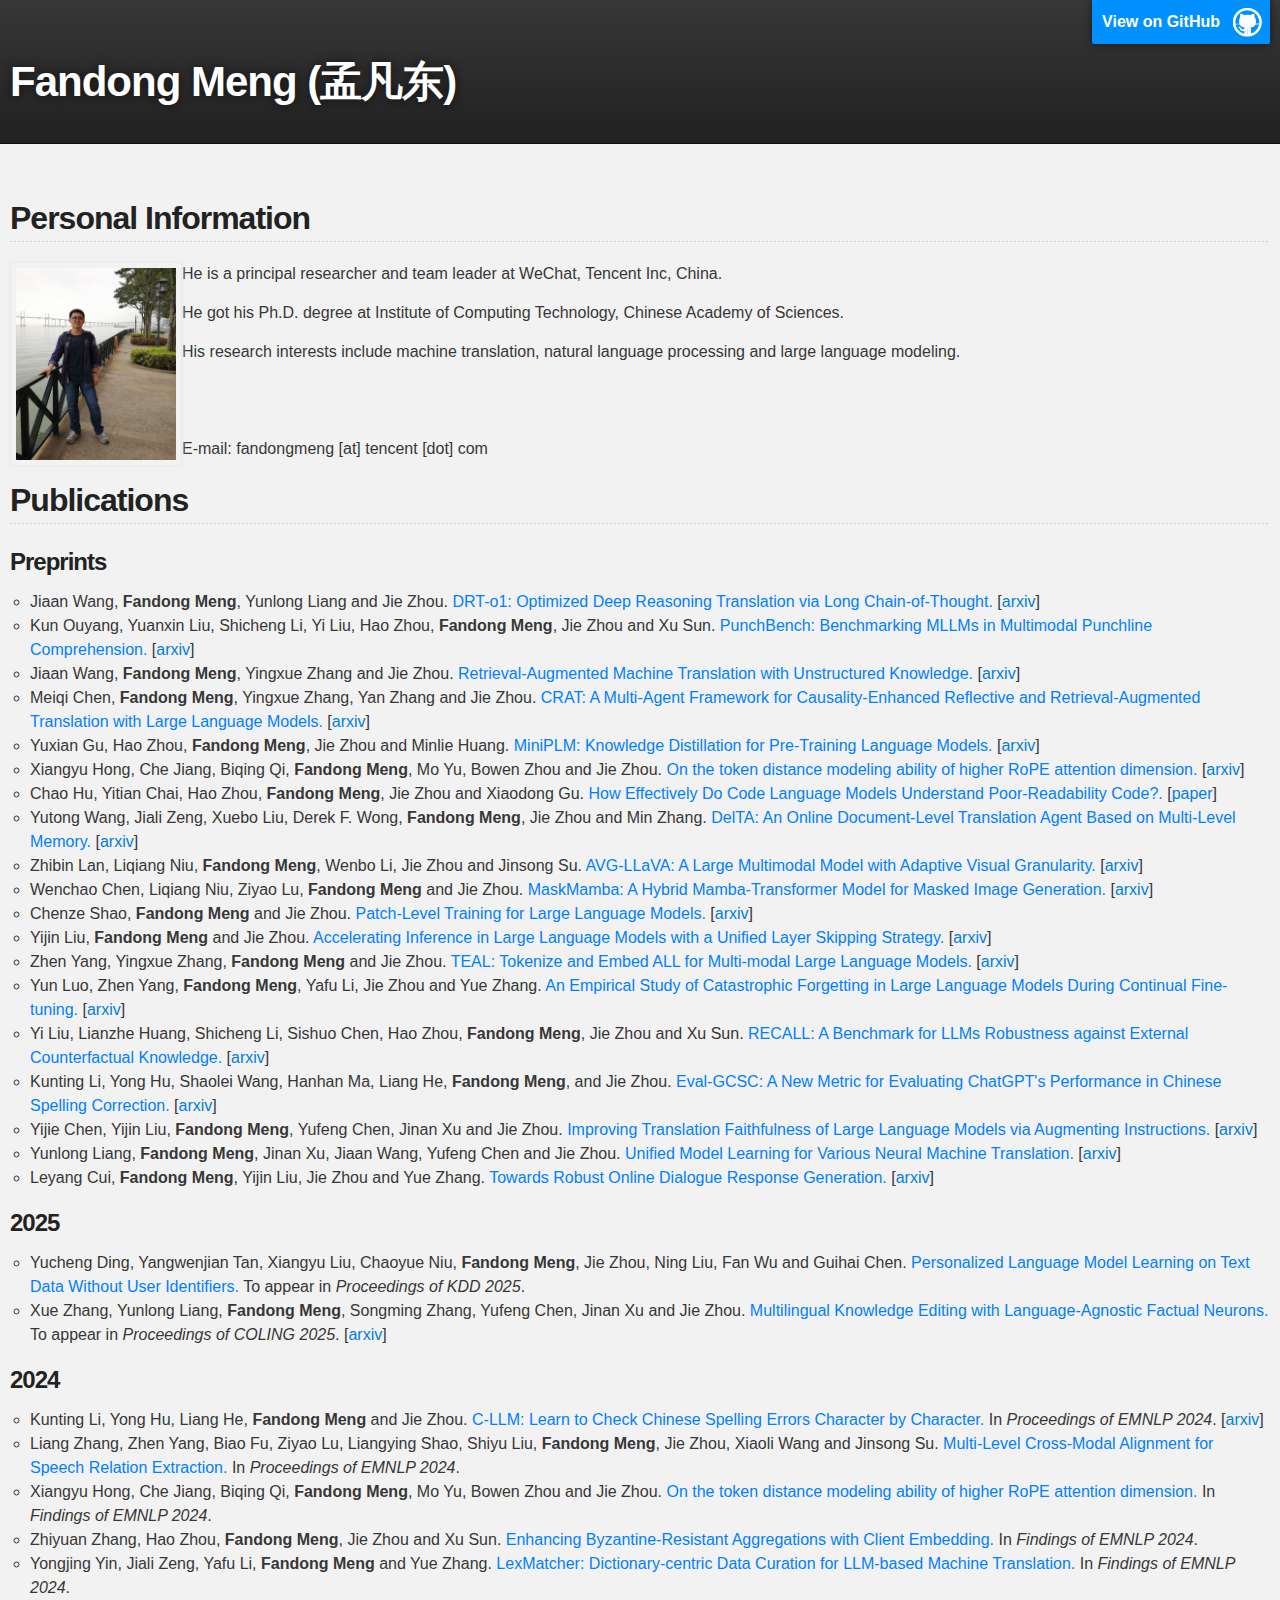
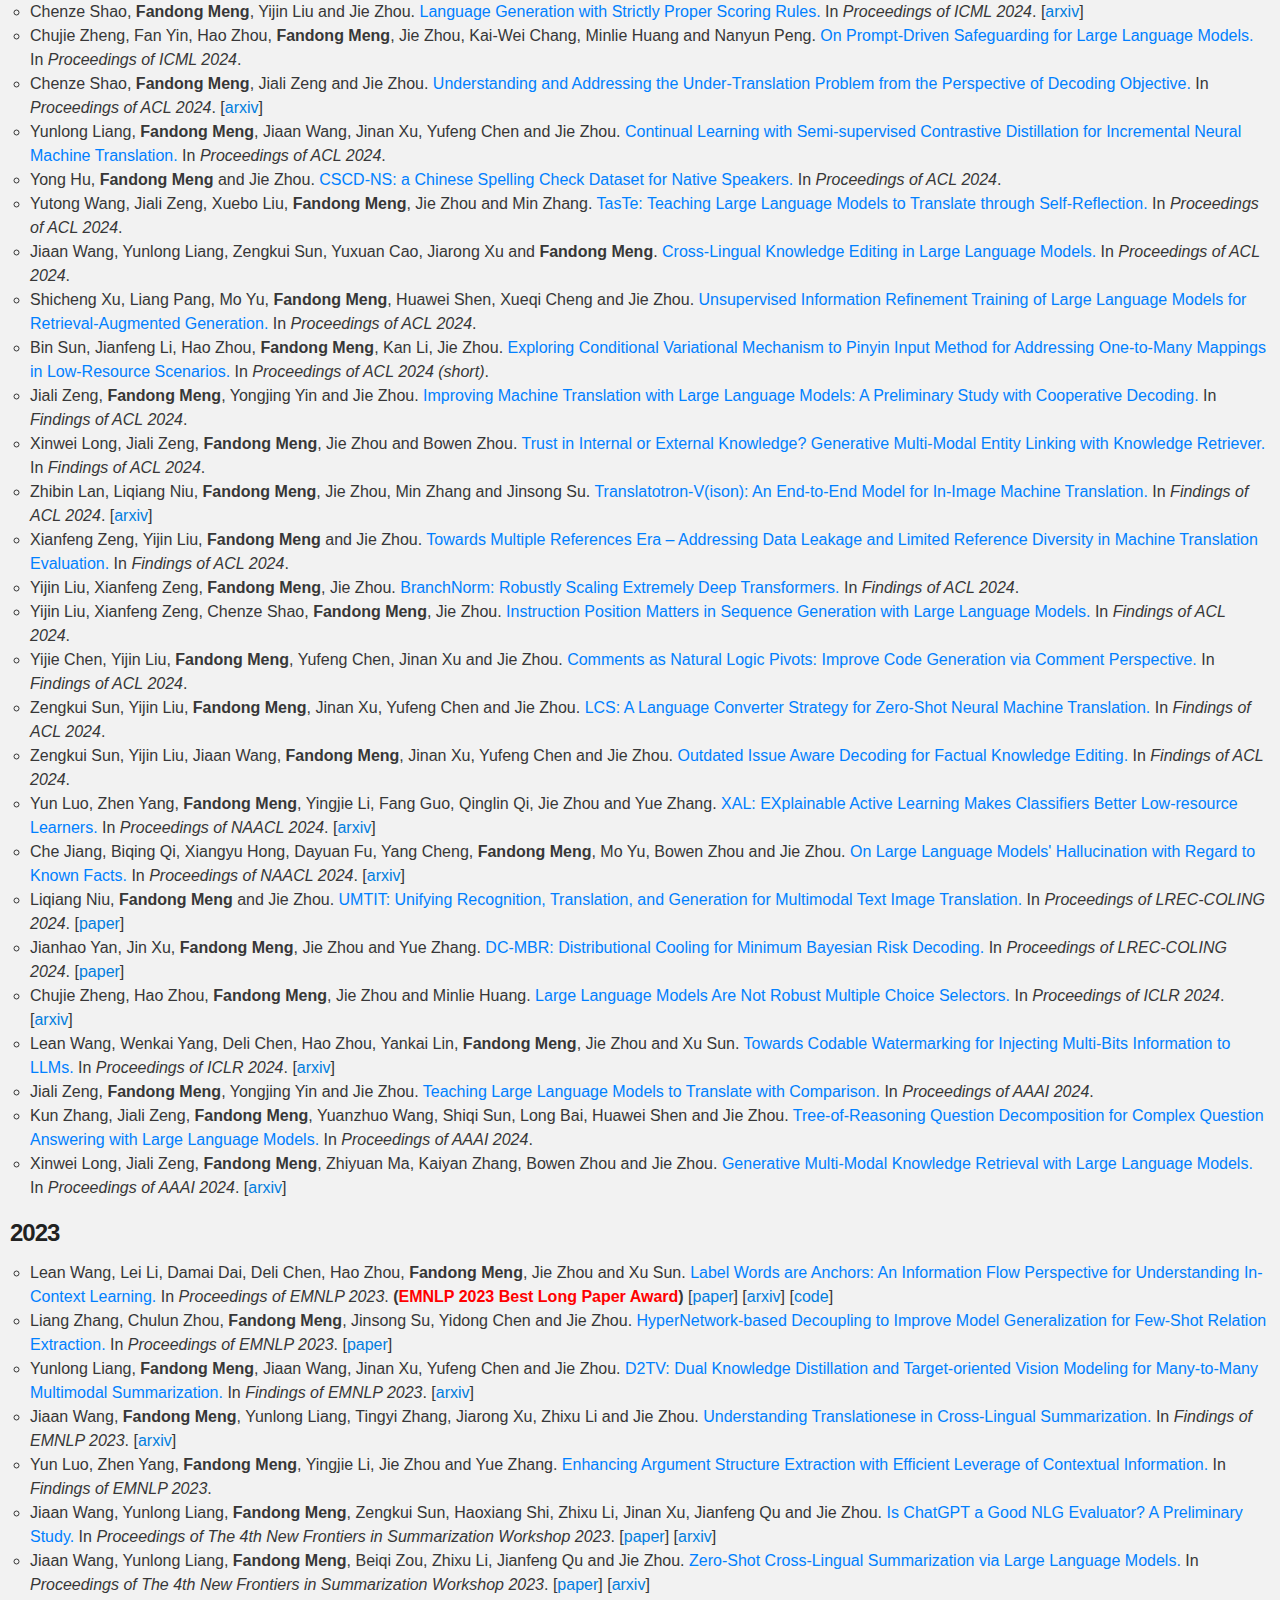
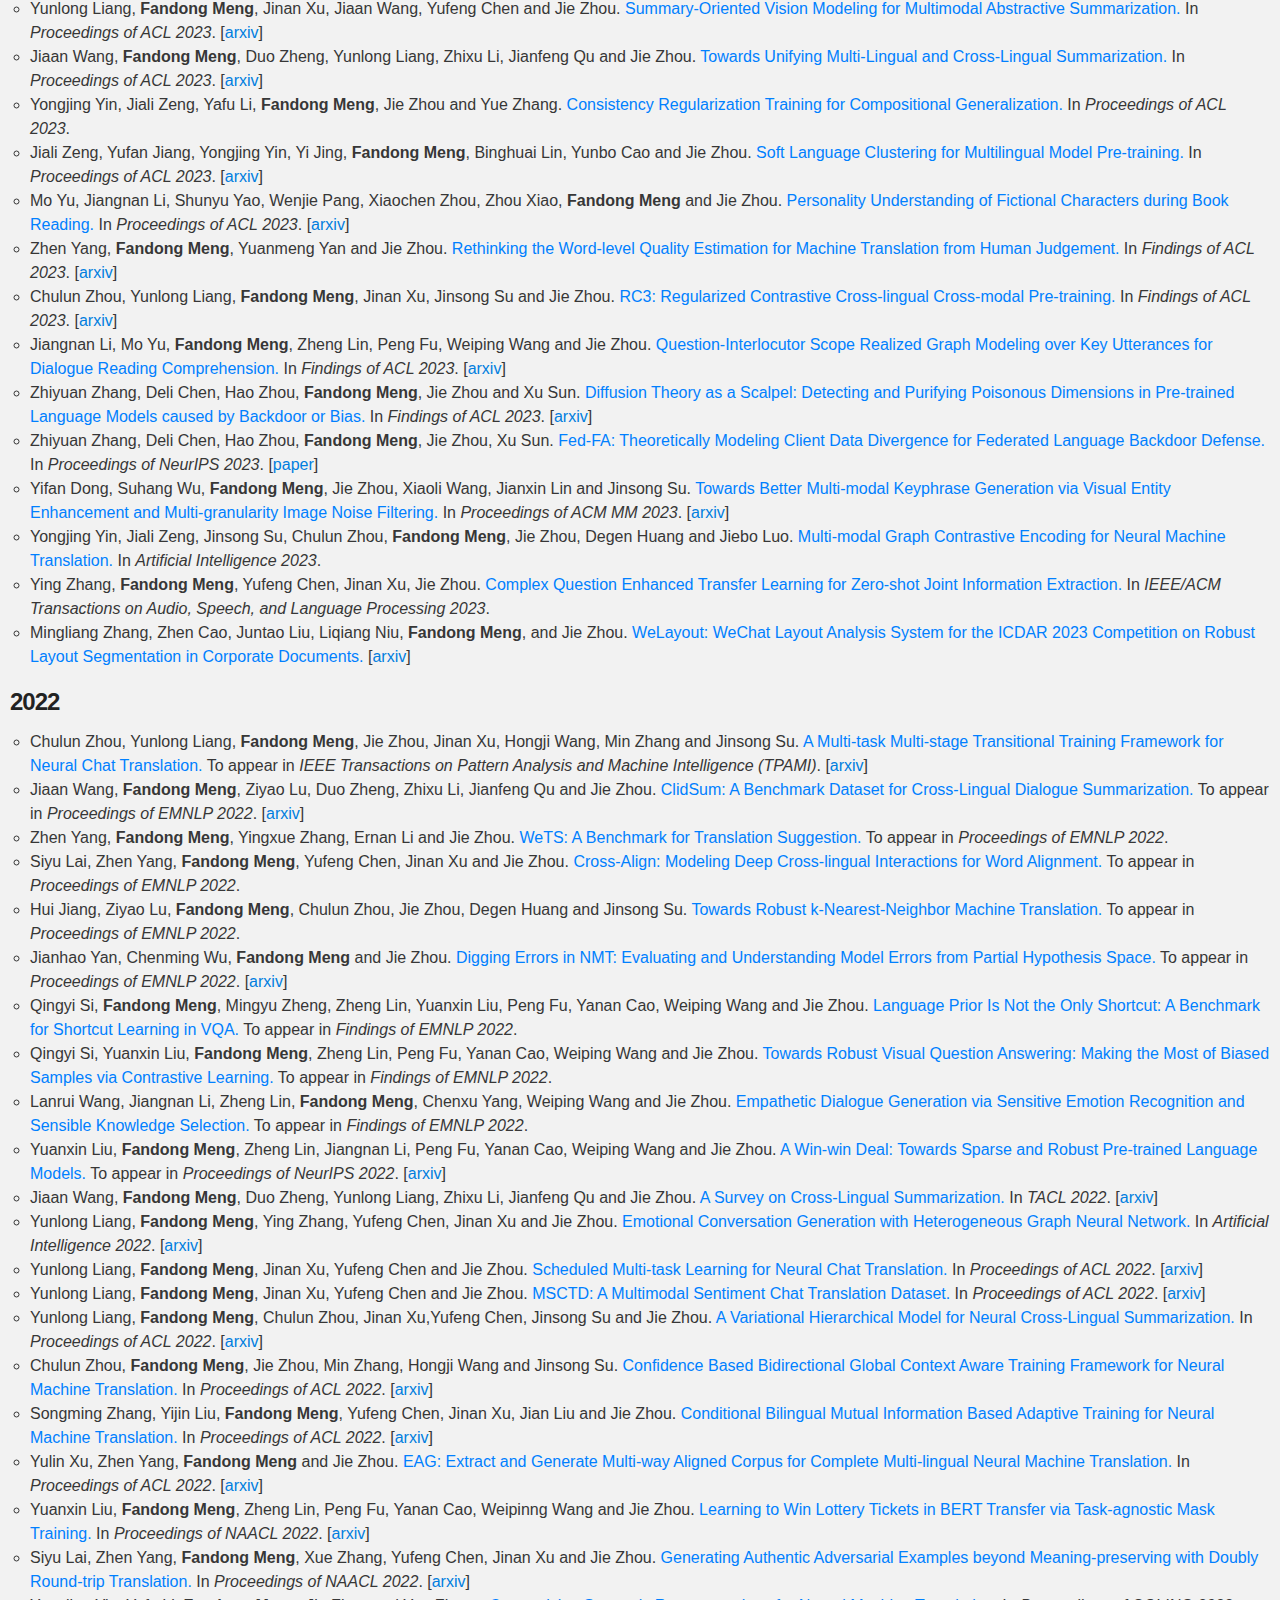
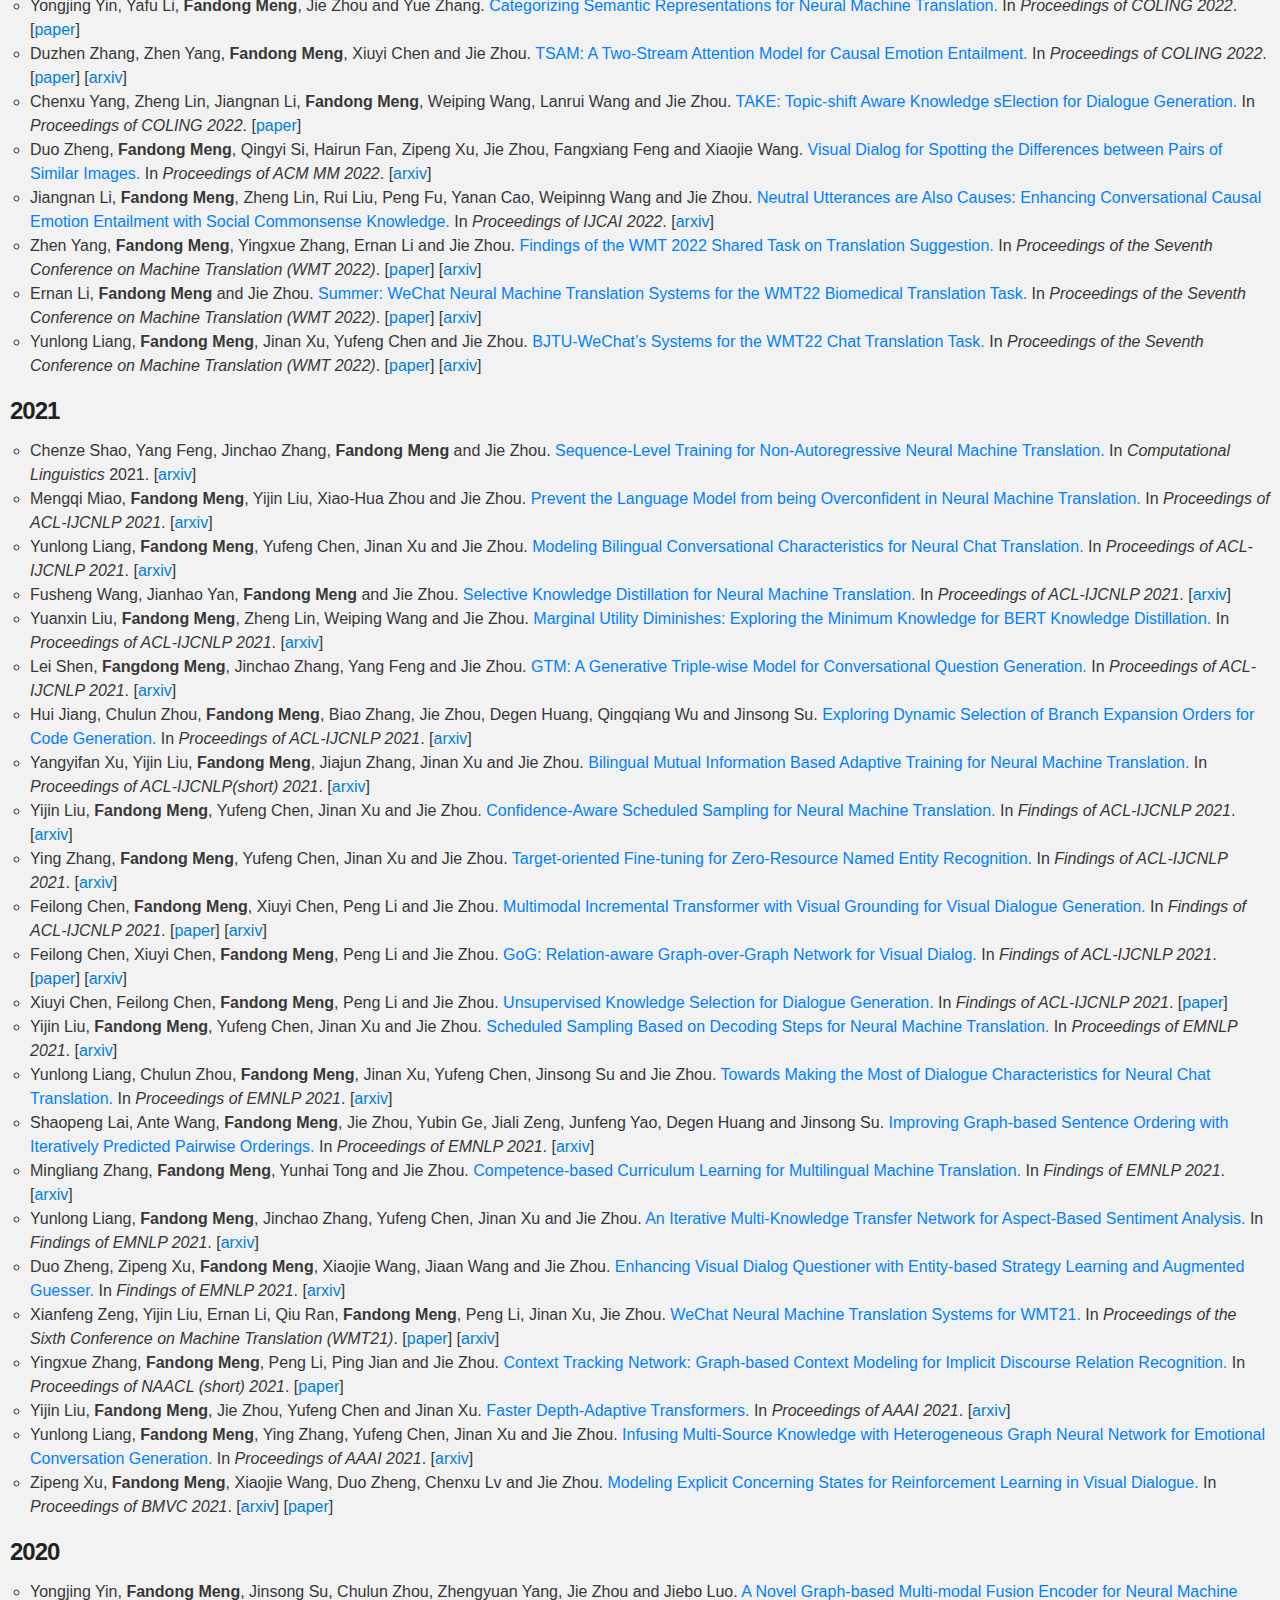
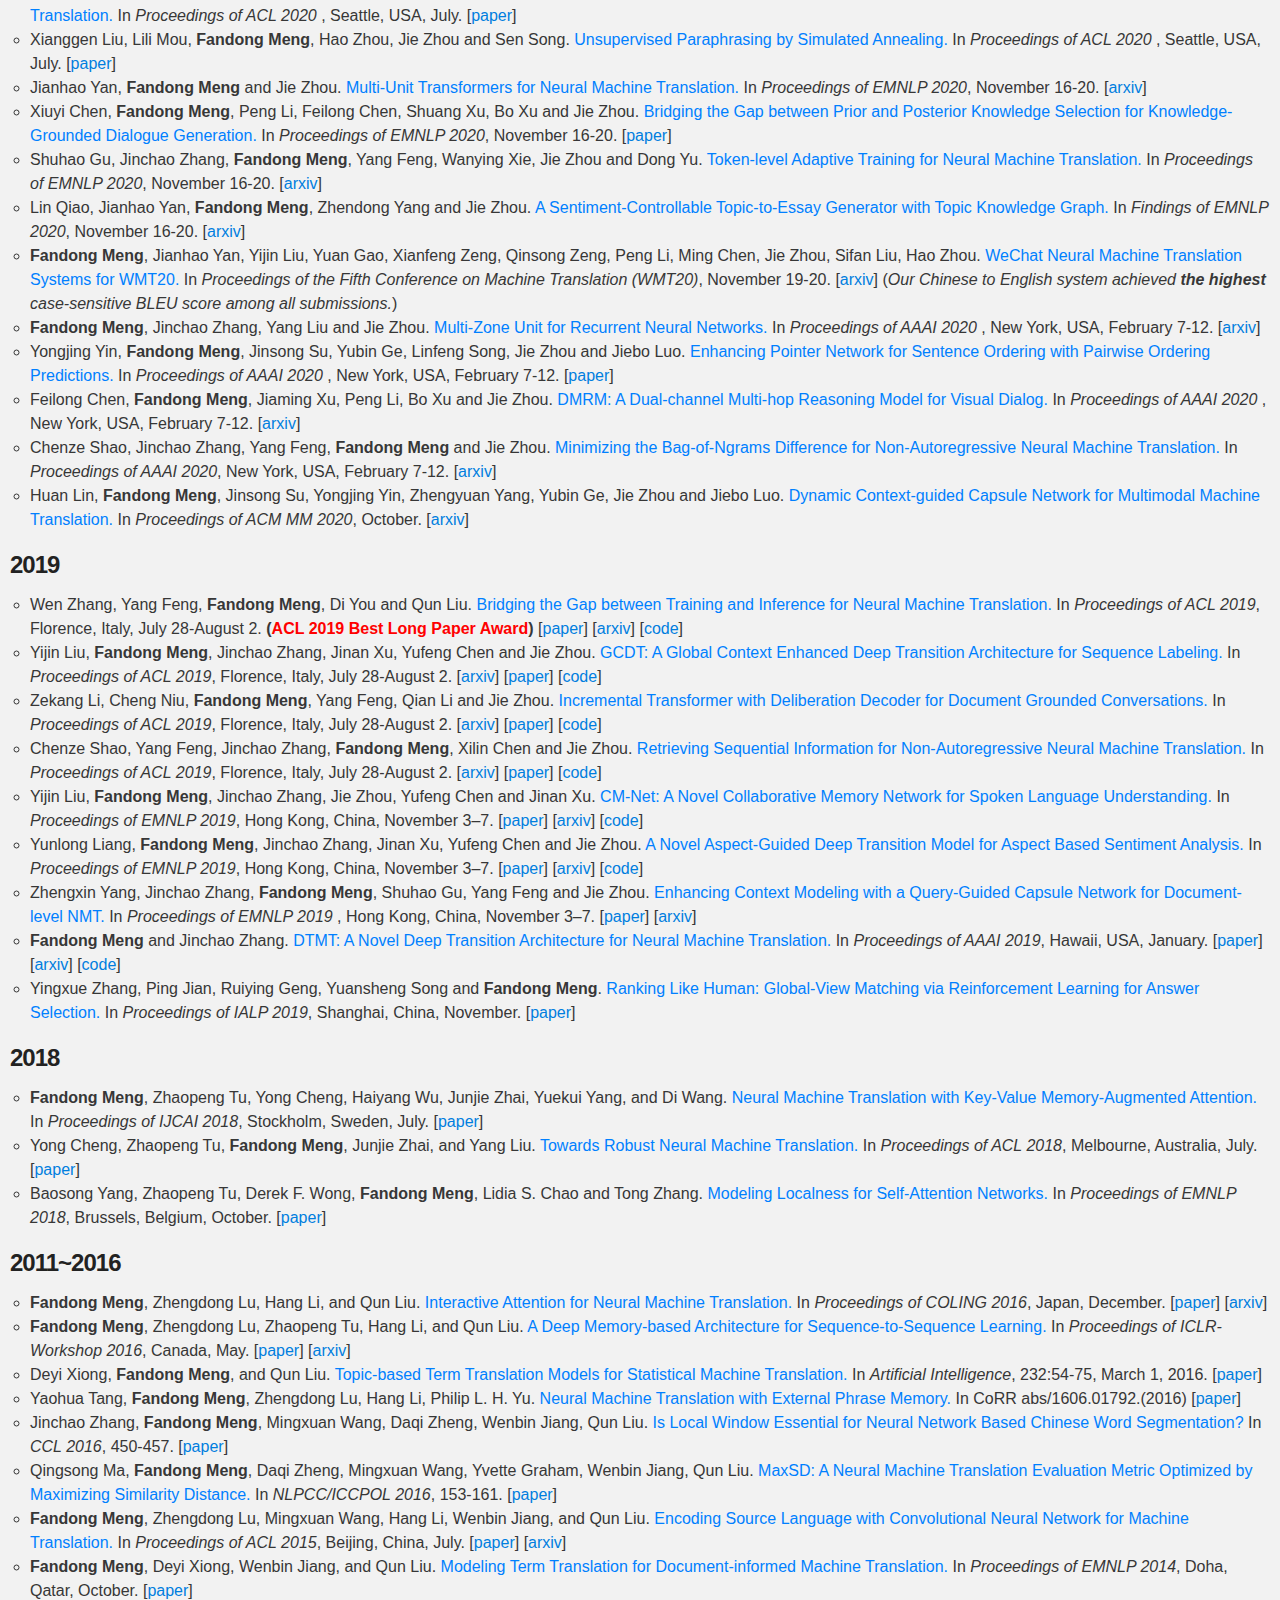
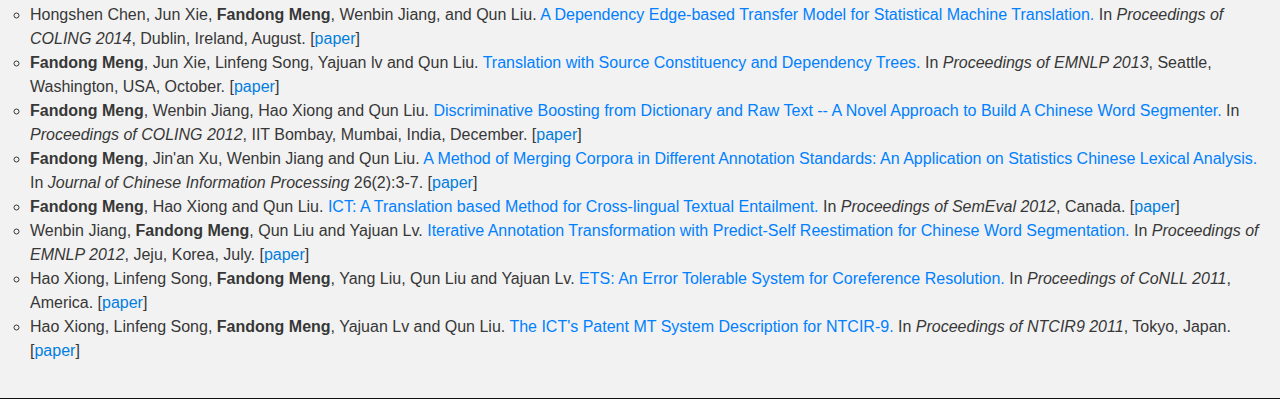
==== publications.html @ f45a394f "Update publications.html" ====
<!DOCTYPE html>
<html>

  <head>
    <meta charset='utf-8'>
    <meta http-equiv="X-UA-Compatible" content="chrome=1">
    <meta name="description" content="Fandongmeng.GitHub.com : My online resume">

    <link rel="stylesheet" type="text/css" media="screen" href="stylesheets/stylesheet.css">

    <title>Fandong Meng's Homepage</title>
    <meta name ="keywords" content="Fandong Meng, Meng Fandong, fandong meng, meng fandong, mengfandong">
  </head>

  <body>

    <!-- HEADER -->
    <div id="header_wrap" class="outer">
        <header class="inner">
          <a id="forkme_banner" href="https://github.com/fandongmeng">View on GitHub</a>

          <h1 id="project_title">Fandong Meng (孟凡东)</h1>
          <!--<h2 id="project_tagline">My online resume</h2>-->

        </header>
    </div>

    <!-- MAIN CONTENT -->
    <div id="main_content_wrap" class="outer">
      <section id="main_content" class="inner">

<h2>
<a id="welcome-to-github-pages" class="anchor" href="#welcome-to-github-pages" aria-hidden="true"><span class="octicon octicon-link"></span></a>Personal Information</h2>

<td class="wsite-multicol-col">
    <img border="0" margin="0 0 0 0" height="192" width="160" src="pics/mfd-macao.jpeg" align="left">
</td>
        
<td style="width:10pt"></td>
<td align="left">

<p>He is a principal researcher and team leader at WeChat, Tencent Inc, China. </p> 
<p>He got his Ph.D. degree at Institute of Computing Technology, Chinese Academy of Sciences. </p> 
<p>His research interests include machine translation, natural language processing and large language modeling. </p> <br> <br>
<p>E-mail: fandongmeng [at] tencent [dot] com</p>
</td> 

<h2><a id="designer-templates" class="anchor" href="#designer-templates" aria-hidden="true"><span class="octicon octicon-link"></span></a>Publications</h2>      

<h3>Preprints</h3>
<ul>  
<li type="circle">
Jiaan Wang, <strong>Fandong Meng</strong>, Yunlong Liang and Jie Zhou.
<font color="#0080FF">DRT-o1: Optimized Deep Reasoning Translation via Long Chain-of-Thought.</font>
[<a href="https://arxiv.org/abs/2412.17498">arxiv</a>]  
</li>
<li type="circle">
Kun Ouyang, Yuanxin Liu, Shicheng Li, Yi Liu, Hao Zhou, <strong>Fandong Meng</strong>, Jie Zhou and Xu Sun.
<font color="#0080FF">PunchBench: Benchmarking MLLMs in Multimodal Punchline Comprehension.</font>
[<a href="https://arxiv.org/abs/2412.11906">arxiv</a>]  
</li>
<li type="circle">
Jiaan Wang, <strong>Fandong Meng</strong>, Yingxue Zhang and Jie Zhou.
<font color="#0080FF">Retrieval-Augmented Machine Translation with Unstructured Knowledge.</font>
[<a href="https://arxiv.org/abs/2412.04342">arxiv</a>]  
</li>
<li type="circle">
Meiqi Chen, <strong>Fandong Meng</strong>, Yingxue Zhang, Yan Zhang and Jie Zhou.
<font color="#0080FF">CRAT: A Multi-Agent Framework for Causality-Enhanced Reflective and Retrieval-Augmented Translation with Large Language Models.</font>
[<a href="https://arxiv.org/abs/2410.21067">arxiv</a>]  
</li>
<li type="circle">
Yuxian Gu, Hao Zhou, <strong>Fandong Meng</strong>, Jie Zhou and Minlie Huang.
<font color="#0080FF">MiniPLM: Knowledge Distillation for Pre-Training Language Models.</font>
[<a href="https://arxiv.org/abs/2410.17215">arxiv</a>]  
</li>
<li type="circle">
Xiangyu Hong, Che Jiang, Biqing Qi, <strong>Fandong Meng</strong>, Mo Yu, Bowen Zhou and Jie Zhou.
<font color="#0080FF">On the token distance modeling ability of higher RoPE attention dimension.</font>
[<a href="https://arxiv.org/abs/2410.08703">arxiv</a>]  
</li>
<li type="circle">
Chao Hu, Yitian Chai, Hao Zhou, <strong>Fandong Meng</strong>, Jie Zhou and Xiaodong Gu.
<font color="#0080FF">How Effectively Do Code Language Models Understand Poor-Readability Code?.</font>
[<a href="https://guxd.github.io/papers/hu2024ase-poorcodesumeval.pdf">paper</a>]  
</li>
<li type="circle">
Yutong Wang, Jiali Zeng, Xuebo Liu, Derek F. Wong, <strong>Fandong Meng</strong>, Jie Zhou and Min Zhang.
<font color="#0080FF">DelTA: An Online Document-Level Translation Agent Based on Multi-Level Memory.</font>
[<a href="https://arxiv.org/abs/2410.08143">arxiv</a>]  
</li>
<li type="circle">
Zhibin Lan, Liqiang Niu, <strong>Fandong Meng</strong>, Wenbo Li, Jie Zhou and Jinsong Su.
<font color="#0080FF">AVG-LLaVA: A Large Multimodal Model with Adaptive Visual Granularity.</font>
[<a href="https://arxiv.org/abs/2410.02745">arxiv</a>]  
</li>
<li type="circle">
Wenchao Chen, Liqiang Niu, Ziyao Lu, <strong>Fandong Meng</strong> and Jie Zhou.
<font color="#0080FF">MaskMamba: A Hybrid Mamba-Transformer Model for Masked Image Generation.</font>
[<a href="https://arxiv.org/abs/2409.19937">arxiv</a>]  
</li>
<li type="circle">
Chenze Shao, <strong>Fandong Meng</strong> and Jie Zhou.
<font color="#0080FF">Patch-Level Training for Large Language Models.</font>
[<a href="https://arxiv.org/abs/2407.12665">arxiv</a>]  
</li>
<li type="circle">
Yijin Liu, <strong>Fandong Meng</strong> and Jie Zhou.
<font color="#0080FF">Accelerating Inference in Large Language Models with a Unified Layer Skipping Strategy.</font>
[<a href="https://arxiv.org/abs/2404.06954">arxiv</a>]  
</li>
<li type="circle">
Zhen Yang, Yingxue Zhang, <strong>Fandong Meng</strong> and Jie Zhou.
<font color="#0080FF">TEAL: Tokenize and Embed ALL for Multi-modal Large Language Models.</font>
[<a href="https://arxiv.org/abs/2311.04589">arxiv</a>]  
</li>
<li type="circle">
Yun Luo, Zhen Yang, <strong>Fandong Meng</strong>, Yafu Li, Jie Zhou and Yue Zhang.
<font color="#0080FF">An Empirical Study of Catastrophic Forgetting in Large Language Models During Continual Fine-tuning.</font>
[<a href="https://arxiv.org/abs/2308.08747">arxiv</a>]  
</li>
<li type="circle">
Yi Liu, Lianzhe Huang, Shicheng Li, Sishuo Chen, Hao Zhou, <strong>Fandong Meng</strong>, Jie Zhou and Xu Sun.
<font color="#0080FF">RECALL: A Benchmark for LLMs Robustness against External Counterfactual Knowledge.</font>
[<a href="https://arxiv.org/abs/2311.08147">arxiv</a>]  
</li>
<li type="circle">
Kunting Li, Yong Hu, Shaolei Wang, Hanhan Ma, Liang He, <strong>Fandong Meng</strong>, and Jie Zhou.
<font color="#0080FF">Eval-GCSC: A New Metric for Evaluating ChatGPT's Performance in Chinese Spelling Correction.</font>
[<a href="https://arxiv.org/abs/2311.08219">arxiv</a>]  
</li>
<li type="circle">
Yijie Chen, Yijin Liu, <strong>Fandong Meng</strong>, Yufeng Chen, Jinan Xu and Jie Zhou.
<font color="#0080FF">Improving Translation Faithfulness of Large Language Models via Augmenting Instructions.</font>
[<a href="https://arxiv.org/abs/2308.12674">arxiv</a>]  
</li>
<li type="circle">
Yunlong Liang, <strong>Fandong Meng</strong>, Jinan Xu, Jiaan Wang, Yufeng Chen and Jie Zhou.
<font color="#0080FF">Unified Model Learning for Various Neural Machine Translation.</font>
[<a href="https://arxiv.org/abs/2305.02777">arxiv</a>]
</li>
<li type="circle">
Leyang Cui, <strong>Fandong Meng</strong>, Yijin Liu, Jie Zhou and Yue Zhang.
<font color="#0080FF">Towards Robust Online Dialogue Response Generation.</font>
[<a href="https://arxiv.org/abs/2203.03168">arxiv</a>]
</li>

</ul> 

<h3>2025</h3>
<ul>   
  
<li type="circle">
Yucheng Ding, Yangwenjian Tan, Xiangyu Liu, Chaoyue Niu, <strong>Fandong Meng</strong>, Jie Zhou, Ning Liu, Fan Wu and Guihai Chen.
<font color="#0080FF">Personalized Language Model Learning on Text Data Without User Identifiers.</font>
To appear in <em> Proceedings of KDD 2025</em>.
</li>
<li type="circle">
Xue Zhang, Yunlong Liang, <strong>Fandong Meng</strong>, Songming Zhang, Yufeng Chen, Jinan Xu and Jie Zhou.
<font color="#0080FF">Multilingual Knowledge Editing with Language-Agnostic Factual Neurons.</font>
To appear in <em> Proceedings of COLING 2025</em>.
[<a href="https://arxiv.org/abs/2406.16416">arxiv</a>]  
</li>
</ul> 
        
<h3>2024</h3>
<ul>     

<li type="circle">
Kunting Li, Yong Hu, Liang He, <strong>Fandong Meng</strong> and Jie Zhou.
<font color="#0080FF">C-LLM: Learn to Check Chinese Spelling Errors Character by Character.</font>
In <em> Proceedings of EMNLP 2024</em>.
[<a href="https://arxiv.org/abs/2406.16536">arxiv</a>]  
</li>
<li type="circle">
Liang Zhang, Zhen Yang, Biao Fu, Ziyao Lu, Liangying Shao, Shiyu Liu, <strong>Fandong Meng</strong>, Jie Zhou, Xiaoli Wang and Jinsong Su.
<font color="#0080FF">Multi-Level Cross-Modal Alignment for Speech Relation Extraction.</font>
In <em> Proceedings of EMNLP 2024</em>.
</li>
<li type="circle">
Xiangyu Hong, Che Jiang, Biqing Qi, <strong>Fandong Meng</strong>, Mo Yu, Bowen Zhou and Jie Zhou.
<font color="#0080FF">On the token distance modeling ability of higher RoPE attention dimension.</font>
In <em> Findings of EMNLP 2024</em>.
</li>
<li type="circle">
Zhiyuan Zhang, Hao Zhou, <strong>Fandong Meng</strong>, Jie Zhou and Xu Sun.
<font color="#0080FF">Enhancing Byzantine-Resistant Aggregations with Client Embedding.</font>
In <em> Findings of EMNLP 2024</em>.
</li>
<li type="circle">
Yongjing Yin, Jiali Zeng, Yafu Li, <strong>Fandong Meng</strong> and Yue Zhang.
<font color="#0080FF">LexMatcher: Dictionary-centric Data Curation for LLM-based Machine Translation.</font>
In <em> Findings of EMNLP 2024</em>.
</li>
<li type="circle">
Chenze Shao, <strong>Fandong Meng</strong>, Yijin Liu and Jie Zhou.
<font color="#0080FF">Language Generation with Strictly Proper Scoring Rules.</font>
In <em> Proceedings of ICML 2024</em>.
[<a href="https://arxiv.org/abs/2405.18906">arxiv</a>]
</li>
<li type="circle">
Chujie Zheng, Fan Yin, Hao Zhou, <strong>Fandong Meng</strong>, Jie Zhou, Kai-Wei Chang, Minlie Huang and Nanyun Peng.
<font color="#0080FF">On Prompt-Driven Safeguarding for Large Language Models.</font>
In <em> Proceedings of ICML 2024</em>.
</li>
<li type="circle">
Chenze Shao, <strong>Fandong Meng</strong>, Jiali Zeng and Jie Zhou.
<font color="#0080FF">Understanding and Addressing the Under-Translation Problem from the Perspective of Decoding Objective.</font>
In <em> Proceedings of ACL 2024</em>.
[<a href="https://arxiv.org/abs/2405.18922">arxiv</a>]
</li>
<li type="circle">
Yunlong Liang, <strong>Fandong Meng</strong>, Jiaan Wang, Jinan Xu, Yufeng Chen and Jie Zhou.
<font color="#0080FF">Continual Learning with Semi-supervised Contrastive Distillation for Incremental Neural Machine Translation.</font>
In <em> Proceedings of ACL 2024</em>.
</li>
<li type="circle">
Yong Hu, <strong>Fandong Meng</strong> and Jie Zhou.
<font color="#0080FF">CSCD-NS: a Chinese Spelling Check Dataset for Native Speakers.</font>
In <em> Proceedings of ACL 2024</em>.
</li>
<li type="circle">
Yutong Wang, Jiali Zeng, Xuebo Liu, <strong>Fandong Meng</strong>, Jie Zhou and Min Zhang.
<font color="#0080FF">TasTe: Teaching Large Language Models to Translate through Self-Reflection.</font>
In <em> Proceedings of ACL 2024</em>.
</li>
<li type="circle">
Jiaan Wang, Yunlong Liang, Zengkui Sun, Yuxuan Cao, Jiarong Xu and <strong>Fandong Meng</strong>. 
<font color="#0080FF">Cross-Lingual Knowledge Editing in Large Language Models.</font>
In <em> Proceedings of ACL 2024</em>.
</li>
<li type="circle">
Shicheng Xu, Liang Pang, Mo Yu, <strong>Fandong Meng</strong>, Huawei Shen, Xueqi Cheng and Jie Zhou.
<font color="#0080FF">Unsupervised Information Refinement Training of Large Language Models for Retrieval-Augmented Generation.</font>
In <em> Proceedings of ACL 2024</em>.
</li>
<li type="circle">
Bin Sun, Jianfeng Li, Hao Zhou, <strong>Fandong Meng</strong>, Kan Li, Jie Zhou.
<font color="#0080FF">Exploring Conditional Variational Mechanism to Pinyin Input Method for Addressing One-to-Many Mappings in Low-Resource Scenarios.</font>
In <em> Proceedings of ACL 2024 (short)</em>.
</li>
<li type="circle">
Jiali Zeng, <strong>Fandong Meng</strong>, Yongjing Yin and Jie Zhou.
<font color="#0080FF">Improving Machine Translation with Large Language Models: A Preliminary Study with Cooperative Decoding.</font>
In <em> Findings of ACL 2024</em>.
</li>
<li type="circle">
Xinwei Long, Jiali Zeng, <strong>Fandong Meng</strong>, Jie Zhou and Bowen Zhou.
<font color="#0080FF">Trust in Internal or External Knowledge? Generative Multi-Modal Entity Linking with Knowledge Retriever.</font>
In <em> Findings of ACL 2024</em>.
</li>
<li type="circle">
Zhibin Lan, Liqiang Niu, <strong>Fandong Meng</strong>, Jie Zhou, Min Zhang and Jinsong Su. 
<font color="#0080FF">Translatotron-V(ison): An End-to-End Model for In-Image Machine Translation.</font>
In <em> Findings of ACL 2024</em>.
[<a href="https://arxiv.org/abs/2407.02894">arxiv</a>]
</li>
<li type="circle">
Xianfeng Zeng, Yijin Liu, <strong>Fandong Meng</strong> and Jie Zhou.
<font color="#0080FF">Towards Multiple References Era – Addressing Data Leakage and Limited Reference Diversity in Machine Translation Evaluation.</font>
In <em> Findings of ACL 2024</em>.
</li>
<li type="circle">
Yijin Liu, Xianfeng Zeng, <strong>Fandong Meng</strong>, Jie Zhou.
<font color="#0080FF">BranchNorm: Robustly Scaling Extremely Deep Transformers.</font>
In <em> Findings of ACL 2024</em>.
</li>
<li type="circle">
Yijin Liu, Xianfeng Zeng, Chenze Shao, <strong>Fandong Meng</strong>, Jie Zhou.
<font color="#0080FF">Instruction Position Matters in Sequence Generation with Large Language Models.</font>
In <em> Findings of ACL 2024</em>.
</li>
<li type="circle">
Yijie Chen, Yijin Liu, <strong>Fandong Meng</strong>, Yufeng Chen, Jinan Xu and Jie Zhou.
<font color="#0080FF">Comments as Natural Logic Pivots: Improve Code Generation via Comment Perspective.</font>
In <em> Findings of ACL 2024</em>.
</li>
<li type="circle">
Zengkui Sun, Yijin Liu, <strong>Fandong Meng</strong>, Jinan Xu, Yufeng Chen and Jie Zhou.
<font color="#0080FF">LCS: A Language Converter Strategy for Zero-Shot Neural Machine Translation.</font>
In <em> Findings of ACL 2024</em>.
</li>
<li type="circle">
Zengkui Sun, Yijin Liu, Jiaan Wang, <strong>Fandong Meng</strong>, Jinan Xu, Yufeng Chen and Jie Zhou.
<font color="#0080FF">Outdated Issue Aware Decoding for Factual Knowledge Editing.</font>
In <em> Findings of ACL 2024</em>.
</li>
<li type="circle">
Yun Luo, Zhen Yang, <strong>Fandong Meng</strong>, Yingjie Li, Fang Guo, Qinglin Qi, Jie Zhou and Yue Zhang.
<font color="#0080FF">XAL: EXplainable Active Learning Makes Classifiers Better Low-resource Learners.</font>
In <em> Proceedings of NAACL 2024</em>.
[<a href="https://arxiv.org/abs/2310.05502">arxiv</a>]  
</li>
<li type="circle">
Che Jiang, Biqing Qi, Xiangyu Hong, Dayuan Fu, Yang Cheng, <strong>Fandong Meng</strong>, Mo Yu, Bowen Zhou and Jie Zhou.
<font color="#0080FF">On Large Language Models' Hallucination with Regard to Known Facts.</font>
In <em> Proceedings of NAACL 2024</em>.
[<a href="https://arxiv.org/abs/2403.20009">arxiv</a>]  
</li>
<li type="circle">
Liqiang Niu, <strong>Fandong Meng</strong> and Jie Zhou.
<font color="#0080FF">UMTIT: Unifying Recognition, Translation, and Generation for Multimodal Text Image Translation.</font>
In <em> Proceedings of LREC-COLING 2024</em>.
[<a href="https://aclanthology.org/2024.lrec-main.1474.pdf">paper</a>]
</li>
<li type="circle">
Jianhao Yan, Jin Xu, <strong>Fandong Meng</strong>, Jie Zhou and Yue Zhang.
<font color="#0080FF">DC-MBR: Distributional Cooling for Minimum Bayesian Risk Decoding.</font>
In <em> Proceedings of LREC-COLING 2024</em>.
[<a href="https://aclanthology.org/2024.lrec-main.395.pdf">paper</a>]
</li>
<li type="circle">
Chujie Zheng, Hao Zhou, <strong>Fandong Meng</strong>, Jie Zhou and Minlie Huang.
<font color="#0080FF">Large Language Models Are Not Robust Multiple Choice Selectors.</font>
In <em> Proceedings of ICLR 2024</em>.
[<a href="https://arxiv.org/abs/2309.03882">arxiv</a>]
</li>
<li type="circle">
Lean Wang, Wenkai Yang, Deli Chen, Hao Zhou, Yankai Lin, <strong>Fandong Meng</strong>, Jie Zhou and Xu Sun.
<font color="#0080FF">Towards Codable Watermarking for Injecting Multi-Bits Information to LLMs.</font>
In <em> Proceedings of ICLR 2024</em>.
[<a href="https://arxiv.org/abs/2307.15992">arxiv</a>]
</li>
<li type="circle">
Jiali Zeng, <strong>Fandong Meng</strong>, Yongjing Yin and Jie Zhou.
<font color="#0080FF">Teaching Large Language Models to Translate with Comparison.</font>
In <em> Proceedings of AAAI 2024</em>.
</li>
<li type="circle">
Kun Zhang, Jiali Zeng, <strong>Fandong Meng</strong>, Yuanzhuo Wang, Shiqi Sun, Long Bai, Huawei Shen and Jie Zhou. 
<font color="#0080FF">Tree-of-Reasoning Question Decomposition for Complex Question Answering with Large Language Models.</font>
In <em> Proceedings of AAAI 2024</em>.
</li>
<li type="circle">
Xinwei Long, Jiali Zeng, <strong>Fandong Meng</strong>, Zhiyuan Ma, Kaiyan Zhang, Bowen Zhou and Jie Zhou.
<font color="#0080FF">Generative Multi-Modal Knowledge Retrieval with Large Language Models.</font>
In <em> Proceedings of AAAI 2024</em>.
[<a href="https://arxiv.org/abs/2401.08206">arxiv</a>]
</li>
</ul> 
      
<h3>2023</h3>
<ul>

<li type="circle">
Lean Wang, Lei Li, Damai Dai, Deli Chen, Hao Zhou, <strong>Fandong Meng</strong>, Jie Zhou and Xu Sun.
<font color="#0080FF">Label Words are Anchors: An Information Flow Perspective for Understanding In-Context Learning.</font>
In <em> Proceedings of EMNLP 2023</em>. <strong>(<font color=red>EMNLP 2023 Best Long Paper Award</font>)</strong>
[<a href="https://aclanthology.org/2023.emnlp-main.609.pdf">paper</a>]
[<a href="https://arxiv.org/abs/2305.14160">arxiv</a>]
[<a href="https://github.com/lancopku/label-words-are-anchors">code</a>]
</li>
<li type="circle">
Liang Zhang, Chulun Zhou, <strong>Fandong Meng</strong>, Jinsong Su, Yidong Chen and Jie Zhou.
<font color="#0080FF">HyperNetwork-based Decoupling to Improve Model Generalization for Few-Shot Relation Extraction.</font>
In <em> Proceedings of EMNLP 2023</em>.
[<a href="https://aclanthology.org/2023.emnlp-main.381.pdf">paper</a>]
</li>
<li type="circle">
Yunlong Liang, <strong>Fandong Meng</strong>, Jiaan Wang, Jinan Xu, Yufeng Chen and Jie Zhou.
<font color="#0080FF">D2TV: Dual Knowledge Distillation and Target-oriented Vision Modeling for Many-to-Many Multimodal Summarization.</font>
In <em> Findings of EMNLP 2023</em>.
[<a href="https://arxiv.org/abs/2305.12767">arxiv</a>]  
</li>
<li type="circle">
Jiaan Wang, <strong>Fandong Meng</strong>, Yunlong Liang, Tingyi Zhang, Jiarong Xu, Zhixu Li and Jie Zhou.  
<font color="#0080FF">Understanding Translationese in Cross-Lingual Summarization.</font>
In <em> Findings of EMNLP 2023</em>.
[<a href="https://arxiv.org/abs/2212.07220">arxiv</a>]  
</li>
<li type="circle">
Yun Luo, Zhen Yang, <strong>Fandong Meng</strong>, Yingjie Li, Jie Zhou and Yue Zhang.
<font color="#0080FF">Enhancing Argument Structure Extraction with Efficient Leverage of Contextual Information.</font>
In <em> Findings of EMNLP 2023</em>.
</li>
<li type="circle">
Jiaan Wang, Yunlong Liang, <strong>Fandong Meng</strong>, Zengkui Sun, Haoxiang Shi, Zhixu Li, Jinan Xu, Jianfeng Qu and Jie Zhou.
<font color="#0080FF">Is ChatGPT a Good NLG Evaluator? A Preliminary Study.</font>
In <em> Proceedings of The 4th New Frontiers in Summarization Workshop 2023</em>.
[<a href="https://aclanthology.org/2023.newsum-1.1.pdf">paper</a>]  
[<a href="https://arxiv.org/abs/2303.04048">arxiv</a>]
</li>
<li type="circle">
Jiaan Wang, Yunlong Liang, <strong>Fandong Meng</strong>, Beiqi Zou, Zhixu Li, Jianfeng Qu and Jie Zhou.
<font color="#0080FF">Zero-Shot Cross-Lingual Summarization via Large Language Models.</font>
In <em> Proceedings of The 4th New Frontiers in Summarization Workshop 2023</em>.
[<a href="https://aclanthology.org/2023.newsum-1.2.pdf">paper</a>]  
[<a href="https://arxiv.org/abs/2302.14229">arxiv</a>]
</li>
<li type="circle">
Yunlong Liang, <strong>Fandong Meng</strong>, Jinan Xu, Jiaan Wang, Yufeng Chen and Jie Zhou.
<font color="#0080FF">Summary-Oriented Vision Modeling for Multimodal Abstractive Summarization.</font>
In <em> Proceedings of ACL 2023</em>.
[<a href="https://arxiv.org/abs/2212.07672">arxiv</a>]
</li>
<li type="circle">
Jiaan Wang, <strong>Fandong Meng</strong>, Duo Zheng, Yunlong Liang, Zhixu Li, Jianfeng Qu and Jie Zhou. 
<font color="#0080FF">Towards Unifying Multi-Lingual and Cross-Lingual Summarization.</font>
In <em> Proceedings of ACL 2023</em>.
[<a href="https://arxiv.org/abs/2305.09220">arxiv</a>]  
</li>
<li type="circle">
Yongjing Yin, Jiali Zeng, Yafu Li, <strong>Fandong Meng</strong>, Jie Zhou and Yue Zhang.
<font color="#0080FF">Consistency Regularization Training for Compositional Generalization.</font>
In <em> Proceedings of ACL 2023</em>.
</li>
<li type="circle">
Jiali Zeng, Yufan Jiang, Yongjing Yin, Yi Jing, <strong>Fandong Meng</strong>, Binghuai Lin, Yunbo Cao and Jie Zhou.
<font color="#0080FF">Soft Language Clustering for Multilingual Model Pre-training.</font>
In <em> Proceedings of ACL 2023</em>.
[<a href="https://arxiv.org/abs/2306.07610">arxiv</a>]  
</li>
<li type="circle">
Mo Yu, Jiangnan Li, Shunyu Yao, Wenjie Pang, Xiaochen Zhou, Zhou Xiao, <strong>Fandong Meng</strong> and Jie Zhou.  
<font color="#0080FF">Personality Understanding of Fictional Characters during Book Reading.</font>
In <em> Proceedings of ACL 2023</em>.
[<a href="https://arxiv.org/abs/2305.10156">arxiv</a>]  
</li>
<li type="circle">
Zhen Yang, <strong>Fandong Meng</strong>, Yuanmeng Yan and Jie Zhou.
<font color="#0080FF">Rethinking the Word-level Quality Estimation for Machine Translation from Human Judgement.</font>
In <em> Findings of ACL 2023</em>.
[<a href="https://arxiv.org/abs/2209.05695">arxiv</a>]
</li>
<li type="circle">
Chulun Zhou, Yunlong Liang, <strong>Fandong Meng</strong>, Jinan Xu, Jinsong Su and Jie Zhou.
<font color="#0080FF">RC3: Regularized Contrastive Cross-lingual Cross-modal Pre-training.</font>
In <em> Findings of ACL 2023</em>.
[<a href="https://arxiv.org/abs/2305.07927">arxiv</a>]
</li>
<li type="circle">
Jiangnan Li, Mo Yu, <strong>Fandong Meng</strong>, Zheng Lin, Peng Fu, Weiping Wang and Jie Zhou.
<font color="#0080FF">Question-Interlocutor Scope Realized Graph Modeling over Key Utterances for Dialogue Reading Comprehension.</font>
In <em> Findings of ACL 2023</em>.
[<a href="https://arxiv.org/abs/2210.14456">arxiv</a>]
</li>
<li type="circle">
Zhiyuan Zhang, Deli Chen, Hao Zhou, <strong>Fandong Meng</strong>, Jie Zhou and Xu Sun.
<font color="#0080FF">Diffusion Theory as a Scalpel: Detecting and Purifying Poisonous Dimensions in Pre-trained Language Models caused by Backdoor or Bias.</font>
In <em> Findings of ACL 2023</em>.
[<a href="https://arxiv.org/abs/2305.04547">arxiv</a>]
</li>
<li type="circle">
Zhiyuan Zhang, Deli Chen, Hao Zhou, <strong>Fandong Meng</strong>, Jie Zhou, Xu Sun.
<font color="#0080FF">Fed-FA: Theoretically Modeling Client Data Divergence for Federated Language Backdoor Defense.</font>
In <em> Proceedings of NeurIPS 2023</em>.
[<a href="https://openreview.net/pdf?id=txPdKZrrZF">paper</a>]
</li>  
<li type="circle">
Yifan Dong, Suhang Wu, <strong>Fandong Meng</strong>, Jie Zhou, Xiaoli Wang, Jianxin Lin and Jinsong Su.
<font color="#0080FF">Towards Better Multi-modal Keyphrase Generation via Visual Entity Enhancement and Multi-granularity Image Noise Filtering.</font>
In <em> Proceedings of ACM MM 2023</em>.
[<a href="https://arxiv.org/abs/2309.04734">arxiv</a>]
</li>
<li type="circle">
Yongjing Yin, Jiali Zeng, Jinsong Su, Chulun Zhou, <strong>Fandong Meng</strong>, Jie Zhou, Degen Huang and Jiebo Luo.
<font color="#0080FF">Multi-modal Graph Contrastive Encoding for Neural Machine Translation.</font>
In <em> Artificial Intelligence 2023</em>.
</li>
<li type="circle">
Ying Zhang, <strong>Fandong Meng</strong>, Yufeng Chen, Jinan Xu, Jie Zhou.
<font color="#0080FF">Complex Question Enhanced Transfer Learning for Zero-shot Joint Information Extraction.</font>
In <em> IEEE/ACM Transactions on Audio, Speech, and Language Processing 2023</em>.
</li>
<li type="circle">
Mingliang Zhang, Zhen Cao, Juntao Liu, Liqiang Niu, <strong>Fandong Meng</strong>, and Jie Zhou.
<font color="#0080FF">WeLayout: WeChat Layout Analysis System for the ICDAR 2023 Competition on Robust Layout Segmentation in Corporate Documents.</font>
[<a href="https://arxiv.org/abs/2305.06553">arxiv</a>]
</li>
</ul> 
        
<h3>2022</h3>
<ul>

<li type="circle">
Chulun Zhou, Yunlong Liang, <strong>Fandong Meng</strong>, Jie Zhou, Jinan Xu, Hongji Wang, Min Zhang and Jinsong Su.
<font color="#0080FF">A Multi-task Multi-stage Transitional Training Framework for Neural Chat Translation.</font>
To appear in <em> IEEE Transactions on Pattern Analysis and Machine Intelligence (TPAMI)</em>.
[<a href="https://arxiv.org/abs/2301.11749">arxiv</a>]  
</li>
<li type="circle">
Jiaan Wang, <strong>Fandong Meng</strong>, Ziyao Lu, Duo Zheng, Zhixu Li, Jianfeng Qu and Jie Zhou.
<font color="#0080FF">ClidSum: A Benchmark Dataset for Cross-Lingual Dialogue Summarization.</font>
To appear in <em> Proceedings of EMNLP 2022</em>.
[<a href="https://arxiv.org/abs/2202.05599">arxiv</a>]
</li>
<li type="circle">
Zhen Yang, <strong>Fandong Meng</strong>, Yingxue Zhang, Ernan Li and Jie Zhou.
<font color="#0080FF">WeTS: A Benchmark for Translation Suggestion.</font>
To appear in <em> Proceedings of EMNLP 2022</em>.
</li>
<li type="circle">
Siyu Lai, Zhen Yang, <strong>Fandong Meng</strong>, Yufeng Chen, Jinan Xu and Jie Zhou.
<font color="#0080FF">Cross-Align: Modeling Deep Cross-lingual Interactions for Word Alignment.</font>
To appear in <em> Proceedings of EMNLP 2022</em>.
</li>
<li type="circle">
Hui Jiang, Ziyao Lu, <strong>Fandong Meng</strong>, Chulun Zhou, Jie Zhou, Degen Huang and Jinsong Su.
<font color="#0080FF">Towards Robust k-Nearest-Neighbor Machine Translation.</font>
To appear in <em> Proceedings of EMNLP 2022</em>.
</li>
<li type="circle">
Jianhao Yan, Chenming Wu, <strong>Fandong Meng</strong> and Jie Zhou.
<font color="#0080FF">Digging Errors in NMT: Evaluating and Understanding Model Errors from Partial Hypothesis Space.</font>
To appear in <em> Proceedings of EMNLP 2022</em>.
[<a href="https://arxiv.org/abs/2106.15217">arxiv</a>]
</li>
<li type="circle">
Qingyi Si, <strong>Fandong Meng</strong>, Mingyu Zheng, Zheng Lin, Yuanxin Liu, Peng Fu, Yanan Cao, Weiping Wang and Jie Zhou.
<font color="#0080FF">Language Prior Is Not the Only Shortcut: A Benchmark for Shortcut Learning in VQA.</font>
To appear in <em> Findings of EMNLP 2022</em>.
</li>
<li type="circle">
Qingyi Si, Yuanxin Liu, <strong>Fandong Meng</strong>, Zheng Lin, Peng Fu, Yanan Cao, Weiping Wang and Jie Zhou.
<font color="#0080FF">Towards Robust Visual Question Answering: Making the Most of Biased Samples via Contrastive Learning.</font>
To appear in <em> Findings of EMNLP 2022</em>.
</li>
<li type="circle">
Lanrui Wang, Jiangnan Li, Zheng Lin, <strong>Fandong Meng</strong>, Chenxu Yang, Weiping Wang and Jie Zhou.
<font color="#0080FF">Empathetic Dialogue Generation via Sensitive Emotion Recognition and Sensible Knowledge Selection.</font>
To appear in <em> Findings of EMNLP 2022</em>.
</li>
<li type="circle">
Yuanxin Liu, <strong>Fandong Meng</strong>, Zheng Lin, Jiangnan Li, Peng Fu, Yanan Cao, Weiping Wang and Jie Zhou.
<font color="#0080FF">A Win-win Deal: Towards Sparse and Robust Pre-trained Language Models.</font>
To appear in <em> Proceedings of NeurIPS 2022</em>.
[<a href="https://arxiv.org/abs/2210.05211">arxiv</a>]  
</li>
<li type="circle">
Jiaan Wang, <strong>Fandong Meng</strong>, Duo Zheng, Yunlong Liang, Zhixu Li, Jianfeng Qu and Jie Zhou.
<font color="#0080FF">A Survey on Cross-Lingual Summarization.</font>
In <em> TACL 2022</em>.
[<a href="https://arxiv.org/abs/2203.12515">arxiv</a>]
</li>
<li type="circle">
Yunlong Liang, <strong>Fandong Meng</strong>, Ying Zhang, Yufeng Chen, Jinan Xu and Jie Zhou.
<font color="#0080FF">Emotional Conversation Generation with Heterogeneous Graph Neural Network.</font>
In <em> Artificial Intelligence 2022</em>.
[<a href="https://arxiv.org/abs/2012.04882">arxiv</a>]
</li>
<li type="circle">
Yunlong Liang, <strong>Fandong Meng</strong>, Jinan Xu, Yufeng Chen and Jie Zhou.
<font color="#0080FF">Scheduled Multi-task Learning for Neural Chat Translation.</font>
In <em> Proceedings of ACL 2022</em>.
[<a href="https://arxiv.org/abs/2205.03766">arxiv</a>]
</li>
<li type="circle">
Yunlong Liang, <strong>Fandong Meng</strong>, Jinan Xu, Yufeng Chen and Jie Zhou. 
<font color="#0080FF">MSCTD: A Multimodal Sentiment Chat Translation Dataset.</font>
In <em> Proceedings of ACL 2022</em>.
[<a href="https://arxiv.org/abs/2202.13645">arxiv</a>]
</li>
<li type="circle">
Yunlong Liang, <strong>Fandong Meng</strong>, Chulun Zhou, Jinan Xu,Yufeng Chen, Jinsong Su and Jie Zhou.
<font color="#0080FF">A Variational Hierarchical Model for Neural Cross-Lingual Summarization.</font>
In <em> Proceedings of ACL 2022</em>.
[<a href="https://arxiv.org/abs/2203.03820">arxiv</a>]
</li>
<li type="circle">
Chulun Zhou, <strong>Fandong Meng</strong>, Jie Zhou, Min Zhang, Hongji Wang and Jinsong Su.
<font color="#0080FF">Confidence Based Bidirectional Global Context Aware Training Framework for Neural Machine Translation.</font>
In <em> Proceedings of ACL 2022</em>.
[<a href="https://arxiv.org/abs/2202.13663">arxiv</a>]
</li>
<li type="circle">
Songming Zhang, Yijin Liu, <strong>Fandong Meng</strong>, Yufeng Chen, Jinan Xu, Jian Liu and Jie Zhou.
<font color="#0080FF">Conditional Bilingual Mutual Information Based Adaptive Training for Neural Machine Translation.</font>
In <em> Proceedings of ACL 2022</em>.
[<a href="https://arxiv.org/abs/2203.02951">arxiv</a>]  
</li>
<li type="circle">
Yulin Xu, Zhen Yang, <strong>Fandong Meng</strong> and Jie Zhou.
<font color="#0080FF">EAG: Extract and Generate Multi-way Aligned Corpus for Complete Multi-lingual Neural Machine Translation.</font>
In <em> Proceedings of ACL 2022</em>.
[<a href="https://arxiv.org/abs/2203.02180">arxiv</a>]
</li>
<li type="circle">
Yuanxin Liu, <strong>Fandong Meng</strong>, Zheng Lin, Peng Fu, Yanan Cao, Weipinng Wang and Jie Zhou.
<font color="#0080FF">Learning to Win Lottery Tickets in BERT Transfer via Task-agnostic Mask Training.</font>
In <em> Proceedings of NAACL 2022</em>.
[<a href="https://arxiv.org/abs/2204.11218">arxiv</a>]
</li>
<li type="circle">
Siyu Lai, Zhen Yang, <strong>Fandong Meng</strong>, Xue Zhang, Yufeng Chen, Jinan Xu and Jie Zhou.
<font color="#0080FF">Generating Authentic Adversarial Examples beyond Meaning-preserving with Doubly Round-trip Translation.</font>
In <em> Proceedings of NAACL 2022</em>.
[<a href="https://arxiv.org/abs/2204.08689">arxiv</a>]
</li>
<li type="circle">
Yongjing Yin, Yafu Li, <strong>Fandong Meng</strong>, Jie Zhou and Yue Zhang.
<font color="#0080FF">Categorizing Semantic Representations for Neural Machine Translation.</font>
In <em> Proceedings of COLING 2022</em>.
[<a href="https://aclanthology.org/2022.coling-1.464.pdf">paper</a>] 
</li>
<li type="circle">
Duzhen Zhang, Zhen Yang, <strong>Fandong Meng</strong>, Xiuyi Chen and Jie Zhou.
<font color="#0080FF">TSAM: A Two-Stream Attention Model for Causal Emotion Entailment.</font>
In <em> Proceedings of COLING 2022</em>.
[<a href="https://aclanthology.org/2022.coling-1.588.pdf">paper</a>]
[<a href="https://arxiv.org/abs/2203.00819">arxiv</a>]
</li>
<li type="circle">
Chenxu Yang, Zheng Lin, Jiangnan Li, <strong>Fandong Meng</strong>, Weiping Wang, Lanrui Wang and Jie Zhou.
<font color="#0080FF">TAKE: Topic-shift Aware Knowledge sElection for Dialogue Generation.</font>
In <em> Proceedings of COLING 2022</em>.
[<a href="https://aclanthology.org/2022.coling-1.20.pdf">paper</a>]
</li>
<li type="circle">
Duo Zheng, <strong>Fandong Meng</strong>, Qingyi Si, Hairun Fan, Zipeng Xu, Jie Zhou, Fangxiang Feng and Xiaojie Wang.
<font color="#0080FF">Visual Dialog for Spotting the Differences between Pairs of Similar Images.</font>
In <em> Proceedings of ACM MM 2022</em>.
[<a href="https://arxiv.org/abs/2203.08362">arxiv</a>]
</li>
<li type="circle">
Jiangnan Li, <strong>Fandong Meng</strong>, Zheng Lin, Rui Liu, Peng Fu, Yanan Cao, Weipinng Wang and Jie Zhou.
<font color="#0080FF">Neutral Utterances are Also Causes: Enhancing Conversational Causal Emotion Entailment with Social Commonsense Knowledge.</font>
In <em> Proceedings of IJCAI 2022</em>.
[<a href="https://arxiv.org/abs/2205.00759">arxiv</a>]
</li>
<li type="circle">
Zhen Yang, <strong>Fandong Meng</strong>, Yingxue Zhang, Ernan Li and Jie Zhou. 
<font color="#0080FF">Findings of the WMT 2022 Shared Task on Translation Suggestion.</font>
In <em> Proceedings of the Seventh Conference on Machine Translation (WMT 2022)</em>.
[<a href="https://www.statmt.org/wmt22/pdf/2022.wmt-1.76.pdf">paper</a>]
[<a href="https://arxiv.org/abs/2211.16717">arxiv</a>]
</li>
<li type="circle">
Ernan Li, <strong>Fandong Meng</strong> and Jie Zhou.
<font color="#0080FF">Summer: WeChat Neural Machine Translation Systems for the WMT22 Biomedical Translation Task.</font>
In <em> Proceedings of the Seventh Conference on Machine Translation (WMT 2022)</em>.
[<a href="https://www.statmt.org/wmt22/pdf/2022.wmt-1.85.pdf">paper</a>]
[<a href="https://arxiv.org/abs/2211.15022">arxiv</a>]
</li>
<li type="circle">
Yunlong Liang, <strong>Fandong Meng</strong>, Jinan Xu, Yufeng Chen and Jie Zhou.
<font color="#0080FF">BJTU-WeChat’s Systems for the WMT22 Chat Translation Task.</font>
In <em> Proceedings of the Seventh Conference on Machine Translation (WMT 2022)</em>.
[<a href="https://www.statmt.org/wmt22/pdf/2022.wmt-1.91.pdf">paper</a>]
[<a href="https://arxiv.org/abs/2211.15009">arxiv</a>]
</li>
</ul> 
        
<h3>2021</h3>
<ul>
<li type="circle">
Chenze Shao, Yang Feng, Jinchao Zhang, <strong>Fandong Meng</strong> and Jie Zhou.
<font color="#0080FF">Sequence-Level Training for Non-Autoregressive Neural Machine Translation.</font>
In <em>Computational Linguistics</em> 2021.
[<a href="https://arxiv.org/abs/2106.08122">arxiv</a>]
</li>
<li type="circle">
Mengqi Miao, <strong>Fandong Meng</strong>, Yijin Liu, Xiao-Hua Zhou and Jie Zhou. 
<font color="#0080FF">Prevent the Language Model from being Overconfident in Neural Machine Translation.</font>
In <em> Proceedings of ACL-IJCNLP 2021</em>.
[<a href="https://arxiv.org/abs/2105.11098">arxiv</a>]
</li>
<li type="circle">
Yunlong Liang, <strong>Fandong Meng</strong>, Yufeng Chen, Jinan Xu and Jie Zhou.
<font color="#0080FF">Modeling Bilingual Conversational Characteristics for Neural Chat Translation.</font>
In <em> Proceedings of ACL-IJCNLP 2021</em>.
[<a href="https://arxiv.org/abs/2107.11164">arxiv</a>] 
</li>
<li type="circle">
Fusheng Wang, Jianhao Yan, <strong>Fandong Meng</strong> and Jie Zhou.
<font color="#0080FF">Selective Knowledge Distillation for Neural Machine Translation.</font>
In <em> Proceedings of ACL-IJCNLP 2021</em>.
[<a href="https://arxiv.org/abs/2105.12967">arxiv</a>] 
</li>
<li type="circle">
Yuanxin Liu, <strong>Fandong Meng</strong>, Zheng Lin, Weiping Wang and Jie Zhou.
<font color="#0080FF">Marginal Utility Diminishes: Exploring the Minimum Knowledge for BERT Knowledge Distillation.</font>
In <em> Proceedings of ACL-IJCNLP 2021</em>.
[<a href="https://arxiv.org/abs/2106.05691">arxiv</a>]
</li>
<li type="circle">
Lei Shen, <strong>Fangdong Meng</strong>, Jinchao Zhang, Yang Feng and Jie Zhou.
<font color="#0080FF">GTM: A Generative Triple-wise Model for Conversational Question Generation.</font>
In <em> Proceedings of ACL-IJCNLP 2021</em>.
[<a href="https://arxiv.org/abs/2106.03635">arxiv</a>]
</li>
<li type="circle">
Hui Jiang, Chulun Zhou, <strong>Fandong Meng</strong>, Biao Zhang, Jie Zhou, Degen Huang, Qingqiang Wu and Jinsong Su.
<font color="#0080FF">Exploring Dynamic Selection of Branch Expansion Orders for Code Generation.</font>
In <em> Proceedings of ACL-IJCNLP 2021</em>.
[<a href="https://arxiv.org/abs/2106.00261">arxiv</a>]
</li>
<li type="circle">
Yangyifan Xu, Yijin Liu, <strong>Fandong Meng</strong>, Jiajun Zhang, Jinan Xu and Jie Zhou.
<font color="#0080FF">Bilingual Mutual Information Based Adaptive Training for Neural Machine Translation.</font>
In <em> Proceedings of ACL-IJCNLP(short) 2021</em>.
[<a href="https://arxiv.org/abs/2105.12523">arxiv</a>]
</li>
<li type="circle">
Yijin Liu, <strong>Fandong Meng</strong>, Yufeng Chen, Jinan Xu and Jie Zhou.
<font color="#0080FF">Confidence-Aware Scheduled Sampling for Neural Machine Translation.</font>
In <em> Findings of ACL-IJCNLP 2021</em>.
[<a href="https://arxiv.org/abs/2107.10427">arxiv</a>]
</li>
<li type="circle">
Ying Zhang, <strong>Fandong Meng</strong>, Yufeng Chen, Jinan Xu and Jie Zhou.
<font color="#0080FF">Target-oriented Fine-tuning for Zero-Resource Named Entity Recognition.</font>
In <em> Findings of ACL-IJCNLP 2021</em>.
[<a href="https://arxiv.org/abs/2107.10523">arxiv</a>]
</li>
<li type="circle">
Feilong Chen, <strong>Fandong Meng</strong>, Xiuyi Chen, Peng Li and Jie Zhou.
<font color="#0080FF">Multimodal Incremental Transformer with Visual Grounding for Visual Dialogue Generation.</font>
In <em> Findings of ACL-IJCNLP 2021</em>.
[<a href="https://aclanthology.org/2021.findings-acl.38/">paper</a>]
[<a href="https://arxiv.org/abs/2109.08478">arxiv</a>]
</li>
<li type="circle">
Feilong Chen, Xiuyi Chen, <strong>Fandong Meng</strong>, Peng Li and Jie Zhou.
<font color="#0080FF">GoG: Relation-aware Graph-over-Graph Network for Visual Dialog.</font>
In <em> Findings of ACL-IJCNLP 2021</em>.
[<a href="https://aclanthology.org/2021.findings-acl.20/">paper</a>]
[<a href="https://arxiv.org/abs/2109.08475">arxiv</a>]
</li>
<li type="circle">
Xiuyi Chen, Feilong Chen, <strong>Fandong Meng</strong>, Peng Li and Jie Zhou.
<font color="#0080FF">Unsupervised Knowledge Selection for Dialogue Generation.</font>
In <em> Findings of ACL-IJCNLP 2021</em>.
[<a href="https://aclanthology.org/2021.findings-acl.105/">paper</a>]
</li>
<li type="circle">
Yijin Liu, <strong>Fandong Meng</strong>, Yufeng Chen, Jinan Xu and Jie Zhou.
<font color="#0080FF">Scheduled Sampling Based on Decoding Steps for Neural Machine Translation.</font>
In <em> Proceedings of EMNLP 2021</em>.
[<a href="https://arxiv.org/abs/2108.12963">arxiv</a>]
</li>
<li type="circle">
Yunlong Liang, Chulun Zhou, <strong>Fandong Meng</strong>, Jinan Xu, Yufeng Chen, Jinsong Su and Jie Zhou.
<font color="#0080FF">Towards Making the Most of Dialogue Characteristics for Neural Chat Translation.</font>
In <em> Proceedings of EMNLP 2021</em>.
[<a href="https://arxiv.org/abs/2109.00668">arxiv</a>]
</li>
<li type="circle">
Shaopeng Lai, Ante Wang, <strong>Fandong Meng</strong>, Jie Zhou, Yubin Ge, Jiali Zeng, Junfeng Yao, Degen Huang and Jinsong Su.
<font color="#0080FF">Improving Graph-based Sentence Ordering with Iteratively Predicted Pairwise Orderings.</font>
In <em> Proceedings of EMNLP 2021</em>.
[<a href="https://arxiv.org/abs/2110.06446">arxiv</a>]
</li>
<li type="circle">
Mingliang Zhang, <strong>Fandong Meng</strong>, Yunhai Tong and Jie Zhou.
<font color="#0080FF">Competence-based Curriculum Learning for Multilingual Machine Translation.</font>
In <em> Findings of EMNLP 2021</em>.
[<a href="https://arxiv.org/abs/2109.04002">arxiv</a>]
</li>
<li type="circle">
Yunlong Liang, <strong>Fandong Meng</strong>, Jinchao Zhang, Yufeng Chen, Jinan Xu and Jie Zhou.
<font color="#0080FF">An Iterative Multi-Knowledge Transfer Network for Aspect-Based Sentiment Analysis.</font>
In <em> Findings of EMNLP 2021</em>.
[<a href="https://arxiv.org/abs/2004.01935">arxiv</a>]
</li>
<li type="circle">
Duo Zheng, Zipeng Xu, <strong>Fandong Meng</strong>, Xiaojie Wang, Jiaan Wang and Jie Zhou.
<font color="#0080FF">Enhancing Visual Dialog Questioner with Entity-based Strategy Learning and Augmented Guesser.</font>
In <em> Findings of EMNLP 2021</em>.
[<a href="https://arxiv.org/abs/2109.02297">arxiv</a>] 
</li>
<li type="circle">
Xianfeng Zeng, Yijin Liu, Ernan Li, Qiu Ran, <strong>Fandong Meng</strong>, Peng Li, Jinan Xu, Jie Zhou.
<font color="#0080FF">WeChat Neural Machine Translation Systems for WMT21.</font>
In <em> Proceedings of the Sixth Conference on Machine Translation (WMT21)</em>.
[<a href="http://www.statmt.org/wmt21/pdf/2021.wmt-1.23.pdf">paper</a>]
[<a href="https://arxiv.org/abs/2108.02401">arxiv</a>]
</li>
<li type="circle">
Yingxue Zhang, <strong>Fandong Meng</strong>, Peng Li, Ping Jian and Jie Zhou.
<font color="#0080FF">Context Tracking Network: Graph-based Context Modeling for Implicit Discourse Relation Recognition.</font>
In <em> Proceedings of NAACL (short) 2021</em>.
[<a href="https://www.aclweb.org/anthology/2021.naacl-main.126.pdf">paper</a>]
</li>
<li type="circle">
Yijin Liu, <strong>Fandong Meng</strong>, Jie Zhou, Yufeng Chen and Jinan Xu.
<font color="#0080FF">Faster Depth-Adaptive Transformers.</font>
In <em> Proceedings of AAAI 2021</em>.
[<a href="https://arxiv.org/abs/2004.13542">arxiv</a>]
</li>
<li type="circle">
Yunlong Liang, <strong>Fandong Meng</strong>, Ying Zhang, Yufeng Chen, Jinan Xu and Jie Zhou.
<font color="#0080FF">Infusing Multi-Source Knowledge with Heterogeneous Graph Neural Network for Emotional Conversation Generation.</font>
In <em> Proceedings of AAAI 2021</em>.
[<a href="https://arxiv.org/abs/2012.04882">arxiv</a>]
</li>
<li type="circle">
Zipeng Xu, <strong>Fandong Meng</strong>, Xiaojie Wang, Duo Zheng, Chenxu Lv and Jie Zhou.
<font color="#0080FF">Modeling Explicit Concerning States for Reinforcement Learning in Visual Dialogue.</font>
In <em> Proceedings of BMVC 2021</em>.
[<a href="https://arxiv.org/abs/2107.05250">arxiv</a>]
[<a href="https://www.bmvc2021-virtualconference.com/assets/papers/0533.pdf">paper</a>]
</li>
</ul> 
  
<h3>2020</h3>
<ul>
<li type="circle">
Yongjing Yin, <strong>Fandong Meng</strong>, Jinsong Su, Chulun Zhou, Zhengyuan Yang, Jie Zhou and Jiebo Luo.
<font color="#0080FF">A Novel Graph-based Multi-modal Fusion Encoder for Neural Machine Translation.</font>
In <em>Proceedings of ACL 2020</em> , Seattle, USA, July.
[<a href="https://www.aclweb.org/anthology/2020.acl-main.273.pdf">paper</a>]
</li>
<li type="circle">
Xianggen Liu, Lili Mou, <strong>Fandong Meng</strong>, Hao Zhou, Jie Zhou and Sen Song.
<font color="#0080FF">Unsupervised Paraphrasing by Simulated Annealing.</font>
In <em>Proceedings of ACL 2020</em> , Seattle, USA, July.
[<a href="https://www.aclweb.org/anthology/2020.acl-main.28.pdf">paper</a>]
</li>
<li type="circle">
Jianhao Yan, <strong>Fandong Meng</strong> and Jie Zhou.
<font color="#0080FF">Multi-Unit Transformers for Neural Machine Translation.</font>
In <em>Proceedings of EMNLP 2020</em>, November 16-20.
[<a href="https://arxiv.org/abs/2010.10743">arxiv</a>]  
</li>
<li type="circle">
Xiuyi Chen, <strong>Fandong Meng</strong>, Peng Li, Feilong Chen, Shuang Xu, Bo Xu and Jie Zhou.
<font color="#0080FF">Bridging the Gap between Prior and Posterior Knowledge Selection for Knowledge-Grounded Dialogue Generation.</font>
In <em>Proceedings of EMNLP 2020</em>, November 16-20.
[<a href="https://www.aclweb.org/anthology/2020.emnlp-main.275.pdf">paper</a>] 
</li>
<li type="circle">
Shuhao Gu, Jinchao Zhang, <strong>Fandong Meng</strong>, Yang Feng, Wanying Xie, Jie Zhou and Dong Yu.
<font color="#0080FF">Token-level Adaptive Training for Neural Machine Translation.</font>
In <em>Proceedings of EMNLP 2020</em>, November 16-20.
[<a href="https://arxiv.org/abs/2010.04380">arxiv</a>]  
</li>
<li type="circle">
Lin Qiao, Jianhao Yan, <strong>Fandong Meng</strong>, Zhendong Yang and Jie Zhou.
<font color="#0080FF">A Sentiment-Controllable Topic-to-Essay Generator with Topic Knowledge Graph.</font>
In <em>Findings of EMNLP 2020</em>, November 16-20.
[<a href="https://arxiv.org/abs/2010.05511">arxiv</a>]
</li>
<li type="circle">
<strong>Fandong Meng</strong>, Jianhao Yan, Yijin Liu, Yuan Gao, Xianfeng Zeng, Qinsong Zeng, Peng Li, Ming Chen, Jie Zhou, Sifan Liu, Hao Zhou.
<font color="#0080FF">WeChat Neural Machine Translation Systems for WMT20.</font>
In <em> Proceedings of the Fifth Conference on Machine Translation (WMT20)</em>, November 19-20.
[<a href="https://arxiv.org/abs/2010.00247">arxiv</a>] (<em>Our Chinese to English system achieved <strong>the highest</strong> case-sensitive BLEU score among all submissions.</em>)
</li>
<li type="circle">
<strong>Fandong Meng</strong>, Jinchao Zhang, Yang Liu and Jie Zhou.
<font color="#0080FF">Multi-Zone Unit for Recurrent Neural Networks.</font>
In <em>Proceedings of AAAI 2020</em> , New York, USA, February 7-12.
[<a href="https://arxiv.org/abs/1911.07184">arxiv</a>]
</li>
<li type="circle">
Yongjing Yin, <strong>Fandong Meng</strong>, Jinsong Su, Yubin Ge, Linfeng Song, Jie Zhou and Jiebo Luo.
<font color="#0080FF">Enhancing Pointer Network for Sentence Ordering with Pairwise Ordering Predictions.</font>
In <em>Proceedings of AAAI 2020</em> , New York, USA, February 7-12.
[<a href="https://aaai.org/Papers/AAAI/2020GB/AAAI-YinY.5528.pdf">paper</a>]
</li>
<li type="circle">
Feilong Chen, <strong>Fandong Meng</strong>, Jiaming Xu, Peng Li, Bo Xu and Jie Zhou.
<font color="#0080FF">DMRM: A Dual-channel Multi-hop Reasoning Model for Visual Dialog.</font>
In <em>Proceedings of AAAI 2020</em> , New York, USA, February 7-12.
[<a href="https://arxiv.org/abs/1912.08360">arxiv</a>]
</li>
<li type="circle">
Chenze Shao, Jinchao Zhang, Yang Feng, <strong>Fandong Meng</strong> and Jie Zhou.
<font color="#0080FF">Minimizing the Bag-of-Ngrams Difference for Non-Autoregressive Neural Machine Translation.</font>
In <em>Proceedings of AAAI 2020</em>, New York, USA, February 7-12.
[<a href="https://arxiv.org/abs/1911.09320">arxiv</a>]
</li>
<li type="circle">
Huan Lin, <strong>Fandong Meng</strong>, Jinsong Su, Yongjing Yin, Zhengyuan Yang, Yubin Ge, Jie Zhou and Jiebo Luo.
<font color="#0080FF">Dynamic Context-guided Capsule Network for Multimodal Machine Translation.</font>
In <em>Proceedings of ACM MM 2020</em>, October.
[<a href="https://arxiv.org/abs/2009.02016">arxiv</a>]
</li>
</ul>

<h3>2019</h3>
<ul>

<li type="circle">
Wen Zhang, Yang Feng, <strong>Fandong Meng</strong>, Di You and Qun Liu.
<font color="#0080FF">Bridging the Gap between Training and Inference for Neural Machine Translation.</font>
In <em>Proceedings of ACL 2019</em>, Florence, Italy, July 28-August 2. <strong>(<font color=red>ACL 2019 Best Long Paper Award</font>)</strong>
[<a href="https://www.aclweb.org/anthology/P19-1426">paper</a>]
[<a href="https://arxiv.org/abs/1906.02448">arxiv</a>]
[<a href="https://github.com/ictnlp/OR-NMT">code</a>]
</li>
<li type="circle">  
Yijin Liu, <strong>Fandong Meng</strong>, Jinchao Zhang, Jinan Xu, Yufeng Chen and Jie Zhou.
<font color="#0080FF">GCDT: A Global Context Enhanced Deep Transition Architecture for Sequence Labeling.</font>
In <em>Proceedings of ACL 2019</em>, Florence, Italy, July 28-August 2.
[<a href="https://arxiv.org/abs/1906.02437">arxiv</a>]
[<a href="https://www.aclweb.org/anthology/P19-1233">paper</a>]
[<a href="https://github.com/Adaxry/GCDT">code</a>]
</li>
<li type="circle">
Zekang Li, Cheng Niu, <strong>Fandong Meng</strong>, Yang Feng, Qian Li and Jie Zhou.
<font color="#0080FF">Incremental Transformer with Deliberation Decoder for Document Grounded Conversations.</font>
In <em>Proceedings of ACL 2019</em>, Florence, Italy, July 28-August 2.
[<a href="http://arxiv.org/abs/1907.08854">arxiv</a>]
[<a href="https://www.aclweb.org/anthology/P19-1002">paper</a>]
[<a href="https://github.com/lizekang/ITDD">code</a>]
</li>
<li type="circle">
Chenze Shao, Yang Feng, Jinchao Zhang, <strong>Fandong Meng</strong>, Xilin Chen and Jie Zhou.
<font color="#0080FF">Retrieving Sequential Information for Non-Autoregressive Neural Machine Translation.</font>
In <em>Proceedings of ACL 2019</em>, Florence, Italy, July 28-August 2.
[<a href="https://arxiv.org/abs/1906.09444">arxiv</a>]
[<a href="https://www.aclweb.org/anthology/P19-1288">paper</a>]
[<a href="https://github.com/ictnlp/RSI-NAT">code</a>]
</li>
<li type="circle">
Yijin Liu, <strong>Fandong Meng</strong>, Jinchao Zhang, Jie Zhou, Yufeng Chen and Jinan Xu.
<font color="#0080FF">CM-Net: A Novel Collaborative Memory Network for Spoken Language Understanding.</font>
In <em>Proceedings of EMNLP 2019</em>, Hong Kong, China, November 3–7.
[<a href="https://www.aclweb.org/anthology/D19-1097.pdf">paper</a>]
[<a href="https://arxiv.org/abs/1909.06937">arxiv</a>]
[<a href="https://github.com/Adaxry/CM-Net">code</a>]
</li>
<li type="circle">
Yunlong Liang, <strong>Fandong Meng</strong>, Jinchao Zhang, Jinan Xu, Yufeng Chen and Jie Zhou.
<font color="#0080FF">A Novel Aspect-Guided Deep Transition Model for Aspect Based Sentiment Analysis.</font>
In <em>Proceedings of EMNLP 2019</em>, Hong Kong, China, November 3–7.
[<a href="https://www.aclweb.org/anthology/D19-1559.pdf">paper</a>]
[<a href="https://arxiv.org/abs/1909.00324">arxiv</a>]
[<a href="https://github.com/XL2248/AGDT">code</a>]
</li>
<li type="circle">
Zhengxin Yang, Jinchao Zhang, <strong>Fandong Meng</strong>, Shuhao Gu, Yang Feng and Jie Zhou.
<font color="#0080FF">Enhancing Context Modeling with a Query-Guided Capsule Network for Document-level NMT.</font>
In <em>Proceedings of EMNLP 2019</em> , Hong Kong, China, November 3–7.
[<a href="https://www.aclweb.org/anthology/D19-1164.pdf">paper</a>]
[<a href="https://arxiv.org/abs/1909.00564">arxiv</a>]
</li>
<li type="circle">
<strong>Fandong Meng</strong> and Jinchao Zhang.
<font color="#0080FF">DTMT: A Novel Deep Transition Architecture for Neural Machine Translation.</font>
In <em>Proceedings of AAAI 2019</em>, Hawaii, USA, January.
[<a href="https://www.aaai.org/ojs/index.php/AAAI/article/view/3789">paper</a>]
[<a href="https://arxiv.org/abs/1812.07807">arxiv</a>]
[<a href="https://github.com/fandongmeng/DTMT_InDec">code</a>]
</li>
<li type="circle">
Yingxue Zhang, Ping Jian, Ruiying Geng, Yuansheng Song and <strong>Fandong Meng</strong>.
<font color="#0080FF">Ranking Like Human: Global-View Matching via Reinforcement Learning for Answer Selection.</font>
In <em>Proceedings of IALP 2019</em>, Shanghai, China, November.
[<a href="https://ialp2019.com/files/papers/IALP2019_119.pdf">paper</a>]
</li>
</ul>

<h3>2018</h3>
<ul>
<li type="circle">
<strong>Fandong Meng</strong>, Zhaopeng Tu, Yong Cheng, Haiyang Wu, Junjie Zhai, Yuekui Yang, and Di Wang.
<font color="#0080FF">Neural Machine Translation with Key-Value Memory-Augmented Attention.</font>
In <em>Proceedings of IJCAI 2018</em>, Stockholm, Sweden, July.
[<a href="https://www.ijcai.org/proceedings/2018/0357.pdf">paper</a>]
</li>
<li type="circle">
Yong Cheng, Zhaopeng Tu, <strong>Fandong Meng</strong>, Junjie Zhai, and Yang Liu.
<font color="#0080FF">Towards Robust Neural Machine Translation.</font>
In <em>Proceedings of ACL 2018</em>, Melbourne, Australia, July.
[<a href="http://aclweb.org/anthology/P18-1163">paper</a>]
</li>
<li type="circle">
Baosong Yang, Zhaopeng Tu, Derek F. Wong, <strong>Fandong Meng</strong>, Lidia S. Chao and Tong Zhang.
<font color="#0080FF">Modeling Localness for Self-Attention Networks.</font>
In <em>Proceedings of EMNLP 2018</em>, Brussels, Belgium, October.
[<a href="https://aclanthology.org/D18-1475.pdf">paper</a>]
</li>
</ul>

<h3>2011~2016</h3>
<ul>
<li type="circle">
<strong>Fandong Meng</strong>, Zhengdong Lu, Hang Li, and Qun Liu.
<font color="#0080FF">Interactive Attention for Neural Machine Translation.</font>
In <em>Proceedings of COLING 2016</em>, Japan, December.
[<a href="http://aclweb.org/anthology/C16-1205">paper</a>]
[<a href="https://arxiv.org/abs/1610.05011">arxiv</a>]
</li>
<li type="circle">
<strong>Fandong Meng</strong>, Zhengdong Lu, Zhaopeng Tu, Hang Li, and Qun Liu.
<font color="#0080FF">A Deep Memory-based Architecture for Sequence-to-Sequence Learning.</font>
In <em>Proceedings of ICLR-Workshop 2016</em>, Canada, May.
[<a href="http://nlp.ict.ac.cn/~mengfandong/papers/ICLR-Workshop-2016-mfd.pdf">paper</a>]
[<a href="http://arxiv.org/abs/1506.06442">arxiv</a>]
</li>
<li type="circle">
Deyi Xiong, <strong>Fandong Meng</strong>, and Qun Liu.
<font color="#0080FF">Topic-based Term Translation Models for Statistical Machine Translation.</font>
In <em>Artificial Intelligence</em>, 232:54-75, March 1, 2016.
[<a href="http://nlp.ict.ac.cn/~mengfandong/papers/AI-2016-mfd.pdf">paper</a>]
</li>
<li type="circle">
Yaohua Tang, <strong>Fandong Meng</strong>, Zhengdong Lu, Hang Li, Philip L. H. Yu.
<font color="#0080FF">Neural Machine Translation with External Phrase Memory.</font>
In CoRR abs/1606.01792.(2016)
[<a href="https://arxiv.org/abs/1606.01792">paper</a>]
</li>
<li type="circle">
Jinchao Zhang, <strong>Fandong Meng</strong>, Mingxuan Wang, Daqi Zheng, Wenbin Jiang, Qun Liu.
<font color="#0080FF">Is Local Window Essential for Neural Network Based Chinese Word Segmentation?</font>
In <em>CCL 2016</em>, 450-457.
[<a href="http://nlp.ict.ac.cn/2017/Admin/kindeditor/attached/file/20171227/20171227162927_22063.pdf">paper</a>]
</li>
<li type="circle">
Qingsong Ma, <strong>Fandong Meng</strong>, Daqi Zheng, Mingxuan Wang, Yvette Graham, Wenbin Jiang, Qun Liu.
<font color="#0080FF">MaxSD: A Neural Machine Translation Evaluation Metric Optimized by Maximizing Similarity Distance.</font>
In <em>NLPCC/ICCPOL 2016</em>, 153-161.
[<a href="http://nlp.ict.ac.cn/2017/Admin/kindeditor/attached/file/20171227/20171227162136_15018.pdf">paper</a>]
</li>
<li type="circle">
<strong>Fandong Meng</strong>, Zhengdong Lu, Mingxuan Wang, Hang Li, Wenbin Jiang, and Qun Liu.
<font color="#0080FF">Encoding Source Language with Convolutional Neural Network for Machine Translation.</font>            
In <em>Proceedings of ACL 2015</em>, Beijing, China, July.
[<a href="http://www.aclweb.org/anthology/P15-1003">paper</a>]
[<a href="http://arxiv.org/abs/1503.01838">arxiv</a>]
</li>
<li type="circle">
<strong>Fandong Meng</strong>, Deyi Xiong, Wenbin Jiang, and Qun Liu.
<font color="#0080FF">Modeling Term Translation for Document-informed Machine Translation.</font>       
In <em>Proceedings of EMNLP 2014</em>, Doha, Qatar, October.
[<a href="http://www.aclweb.org/anthology/D14-1060">paper</a>]
</li>
<li type="circle"> 
Hongshen Chen, Jun Xie, <strong>Fandong Meng</strong>, Wenbin Jiang, and Qun Liu.
<font color="#0080FF">A Dependency Edge-based Transfer Model for Statistical Machine Translation.</font>
In <em>Proceedings of COLING 2014</em>, Dublin, Ireland, August.
[<a href="http://www.aclweb.org/anthology/C14-1104">paper</a>]
</li>
<li type="circle">
<strong>Fandong Meng</strong>, Jun Xie, Linfeng Song, Yajuan lv and Qun Liu.
<font color="#0080FF">Translation with Source Constituency and Dependency Trees.</font>
In <em>Proceedings of EMNLP 2013</em>, Seattle, Washington, USA, October.
[<a href="http://www.aclweb.org/anthology/D13-1108">paper</a>]
</li>
<li type="circle">
<strong>Fandong Meng</strong>, Wenbin Jiang, Hao Xiong and Qun Liu.
<font color="#0080FF">Discriminative Boosting from Dictionary and Raw Text -- A Novel Approach to Build A Chinese Word Segmenter.</font>
In <em>Proceedings of COLING 2012</em>, IIT Bombay, Mumbai, India, December.
[<a href="http://aclweb.org/anthology/C12-2080">paper</a>]
</li>           
<li type="circle">
<strong>Fandong Meng</strong>, Jin'an Xu, Wenbin Jiang and Qun Liu.
<font color="#0080FF">A Method of Merging Corpora in Different Annotation Standards: An  Application on Statistics Chinese Lexical Analysis.</font>
In <em>Journal of Chinese Information Processing</em> 26(2):3-7.
[<a href="http://nlp.ict.ac.cn/~mengfandong/papers/Journal-cip2012.pdf">paper</a>]
</li>
<li type="circle">
<strong>Fandong Meng</strong>, Hao Xiong and Qun Liu.
<font color="#0080FF">ICT: A Translation based Method for Cross-lingual Textual Entailment.</font>
In <em>Proceedings of SemEval 2012</em>, Canada.
[<a href="http://nlp.ict.ac.cn/~mengfandong/papers/ICT-Textual-Entailment-2012.pdf">paper</a>]
</li>
<li type="circle">
Wenbin Jiang, <strong>Fandong Meng</strong>,  Qun Liu and Yajuan Lv.
<font color="#0080FF">Iterative Annotation Transformation with Predict-Self Reestimation for Chinese Word Segmentation.</font>
In <em>Proceedings of EMNLP 2012</em>, Jeju, Korea, July.
[<a href="http://www.aclweb.org/anthology/D12-1038">paper</a>]
</li>
<li type="circle">
Hao Xiong, Linfeng Song, <strong>Fandong Meng</strong>, Yang Liu, Qun Liu and Yajuan Lv.
<font color="#0080FF">ETS: An Error Tolerable System for Coreference Resolution.</font>
In <em>Proceedings of CoNLL 2011</em>, America. 
[<a href="http://nlp.ict.ac.cn/~mengfandong/papers/conll-2011.pdf">paper</a>]
</li>
<li type="circle">
Hao Xiong, Linfeng Song, <strong>Fandong Meng</strong>, Yajuan Lv and Qun Liu.
<font color="#0080FF">The ICT's Patent MT System Description for NTCIR-9.</font>
In <em>Proceedings of NTCIR9 2011</em>, Tokyo, Japan.
[<a href="http://nlp.ict.ac.cn/~mengfandong/papers/ntcir9.pdf">paper</a>]
</li>
</ul>


      </section>

  </body>
</html>
---- stylesheets/stylesheet.css ----
/*******************************************************************************
Slate Theme for GitHub Pages
by Jason Costello, @jsncostello
*******************************************************************************/

@import url(github-light.css);

/*******************************************************************************
MeyerWeb Reset
*******************************************************************************/

html, body, div, span, applet, object, iframe,
h1, h2, h3, h4, h5, h6, p, blockquote, pre,
a, abbr, acronym, address, big, cite, code,
del, dfn, em, img, ins, kbd, q, s, samp,
small, strike, strong, sub, sup, tt, var,
b, u, i, center,
dl, dt, dd, ol, ul, li,
fieldset, form, label, legend,
table, caption, tbody, tfoot, thead, tr, th, td,
article, aside, canvas, details, embed,
figure, figcaption, footer, header, hgroup,
menu, nav, output, ruby, section, summary,
time, mark, audio, video {
  margin: 0;
  padding: 0;
  border: 0;
  font: inherit;
  vertical-align: baseline;
}

/* HTML5 display-role reset for older browsers */
article, aside, details, figcaption, figure,
footer, header, hgroup, menu, nav, section {
  display: block;
}

ol, ul {
  list-style: none;
}

table {
  border-collapse: collapse;
  border-spacing: 0;
}

/*******************************************************************************
Theme Styles
*******************************************************************************/

body {
  box-sizing: border-box;
  color:#373737;
  background: #212121;
  font-size: 16px;
  font-family: 'Myriad Pro', Calibri, Helvetica, Arial, sans-serif;
  line-height: 1.5;
  -webkit-font-smoothing: antialiased;
}

h1, h2, h3, h4, h5, h6 {
  margin: 10px 0;
  font-weight: 700;
  color:#222222;
  font-family: 'Lucida Grande', 'Calibri', Helvetica, Arial, sans-serif;
  letter-spacing: -1px;
}

h1 {
  font-size: 36px;
  font-weight: 700;
}

h2 {
  padding-bottom: 10px;
  font-size: 32px;
  background: url('../images/bg_hr.png') repeat-x bottom;
}

h3 {
  font-size: 24px;
}

h4 {
  font-size: 21px;
}

h5 {
  font-size: 18px;
}

h6 {
  font-size: 16px;
}

p {
  margin: 10px 0 15px 0;
}

footer p {
  color: #f2f2f2;
}

a {
  text-decoration: none;
  color: #007edf;
  text-shadow: none;

  transition: color 0.5s ease;
  transition: text-shadow 0.5s ease;
  -webkit-transition: color 0.5s ease;
  -webkit-transition: text-shadow 0.5s ease;
  -moz-transition: color 0.5s ease;
  -moz-transition: text-shadow 0.5s ease;
  -o-transition: color 0.5s ease;
  -o-transition: text-shadow 0.5s ease;
  -ms-transition: color 0.5s ease;
  -ms-transition: text-shadow 0.5s ease;
}

a:hover, a:focus {text-decoration: underline;}

footer a {
  color: #F2F2F2;
  text-decoration: underline;
}

em {
  font-style: italic;
}

strong {
  font-weight: bold;
}

img {
  position: relative;
  margin: 0 auto;
  max-width: 739px;
  padding: 5px;
  margin: 0 0 0 0;
  border: 1px solid #ebebeb;

  box-shadow: 0 0 5px #ebebeb;
  -webkit-box-shadow: 0 0 5px #ebebeb;
  -moz-box-shadow: 0 0 5px #ebebeb;
  -o-box-shadow: 0 0 5px #ebebeb;
  -ms-box-shadow: 0 0 5px #ebebeb;
}

p img {
  display: inline;
  margin: 0;
  padding: 0;
  vertical-align: middle;
  text-align: center;
  border: none;
}

pre, code {
  width: 100%;
  color: #222;
  background-color: #fff;

  font-family: Monaco, "Bitstream Vera Sans Mono", "Lucida Console", Terminal, monospace;
  font-size: 14px;

  border-radius: 2px;
  -moz-border-radius: 2px;
  -webkit-border-radius: 2px;
}

pre {
  width: 100%;
  padding: 10px;
  box-shadow: 0 0 10px rgba(0,0,0,.1);
  overflow: auto;
}

code {
  padding: 3px;
  margin: 0 3px;
  box-shadow: 0 0 10px rgba(0,0,0,.1);
}

pre code {
  display: block;
  box-shadow: none;
}

blockquote {
  color: #666;
  margin-bottom: 20px;
  padding: 0 0 0 20px;
  border-left: 3px solid #bbb;
}


ul, ol, dl {
  margin-bottom: 15px
}

ul {
  list-style-position: inside;
  list-style: disc;
  padding-left: 20px;
}

ol {
  list-style-position: inside;
  list-style: decimal;
  padding-left: 20px;
}

dl dt {
  font-weight: bold;
}

dl dd {
  padding-left: 20px;
  font-style: italic;
}

dl p {
  padding-left: 20px;
  font-style: italic;
}

hr {
  height: 1px;
  margin-bottom: 5px;
  border: none;
  background: url('../images/bg_hr.png') repeat-x center;
}

table {
  border: 1px solid #373737;
  margin-bottom: 20px;
  text-align: left;
 }

th {
  font-family: 'Lucida Grande', 'Helvetica Neue', Helvetica, Arial, sans-serif;
  padding: 10px;
  background: #373737;
  color: #fff;
 }

td {
  padding: 10px;
  border: 1px solid #373737;
 }

form {
  background: #f2f2f2;
  padding: 20px;
}

/*******************************************************************************
Full-Width Styles
*******************************************************************************/

.outer {
  width: 100%;
}

.inner {
  position: relative;
  max-width: 1280px;
  padding: 20px 10px;
  margin: 0 auto;
}

#forkme_banner {
  display: block;
  position: absolute;
  top:0;
  right: 10px;
  z-index: 10;
  padding: 10px 50px 10px 10px;
  color: #fff;
  background: url('../images/blacktocat.png') #0090ff no-repeat 95% 50%;
  font-weight: 700;
  box-shadow: 0 0 10px rgba(0,0,0,.5);
  border-bottom-left-radius: 2px;
  border-bottom-right-radius: 2px;
}

#header_wrap {
  background: #212121;
  background: -moz-linear-gradient(top, #373737, #212121);
  background: -webkit-linear-gradient(top, #373737, #212121);
  background: -ms-linear-gradient(top, #373737, #212121);
  background: -o-linear-gradient(top, #373737, #212121);
  background: linear-gradient(top, #373737, #212121);
}

#header_wrap .inner {
  padding: 50px 10px 30px 10px;
}

#project_title {
  margin: 0;
  color: #fff;
  font-size: 42px;
  font-weight: 700;
  text-shadow: #111 0px 0px 10px;
}

#project_tagline {
  color: #fff;
  font-size: 24px;
  font-weight: 300;
  background: none;
  text-shadow: #111 0px 0px 10px;
}

#downloads {
  position: absolute;
  width: 210px;
  z-index: 10;
  bottom: -40px;
  right: 0;
  height: 70px;
  background: url('../images/icon_download.png') no-repeat 0% 90%;
}

.zip_download_link {
  display: block;
  float: right;
  width: 90px;
  height:70px;
  text-indent: -5000px;
  overflow: hidden;
  background: url(../images/sprite_download.png) no-repeat bottom left;
}

.tar_download_link {
  display: block;
  float: right;
  width: 90px;
  height:70px;
  text-indent: -5000px;
  overflow: hidden;
  background: url(../images/sprite_download.png) no-repeat bottom right;
  margin-left: 10px;
}

.zip_download_link:hover {
  background: url(../images/sprite_download.png) no-repeat top left;
}

.tar_download_link:hover {
  background: url(../images/sprite_download.png) no-repeat top right;
}

#main_content_wrap {
  background: #f2f2f2;
  border-top: 1px solid #111;
  border-bottom: 1px solid #111;
}

#main_content {
  padding-top: 40px;
}

#footer_wrap {
  background: #212121;
}



/*******************************************************************************
Small Device Styles
*******************************************************************************/

@media screen and (max-width: 480px) {
  body {
    font-size:14px;
  }

  #downloads {
    display: none;
  }

  .inner {
    min-width: 320px;
    max-width: 1280px;
  }

  #project_title {
  font-size: 32px;
  }

  h1 {
    font-size: 28px;
  }

  h2 {
    font-size: 24px;
  }

  h3 {
    font-size: 21px;
  }

  h4 {
    font-size: 18px;
  }

  h5 {
    font-size: 14px;
  }

  h6 {
    font-size: 12px;
  }

  code, pre {
    min-width: 320px;
    max-width: 480px;
    font-size: 11px;
  }

}
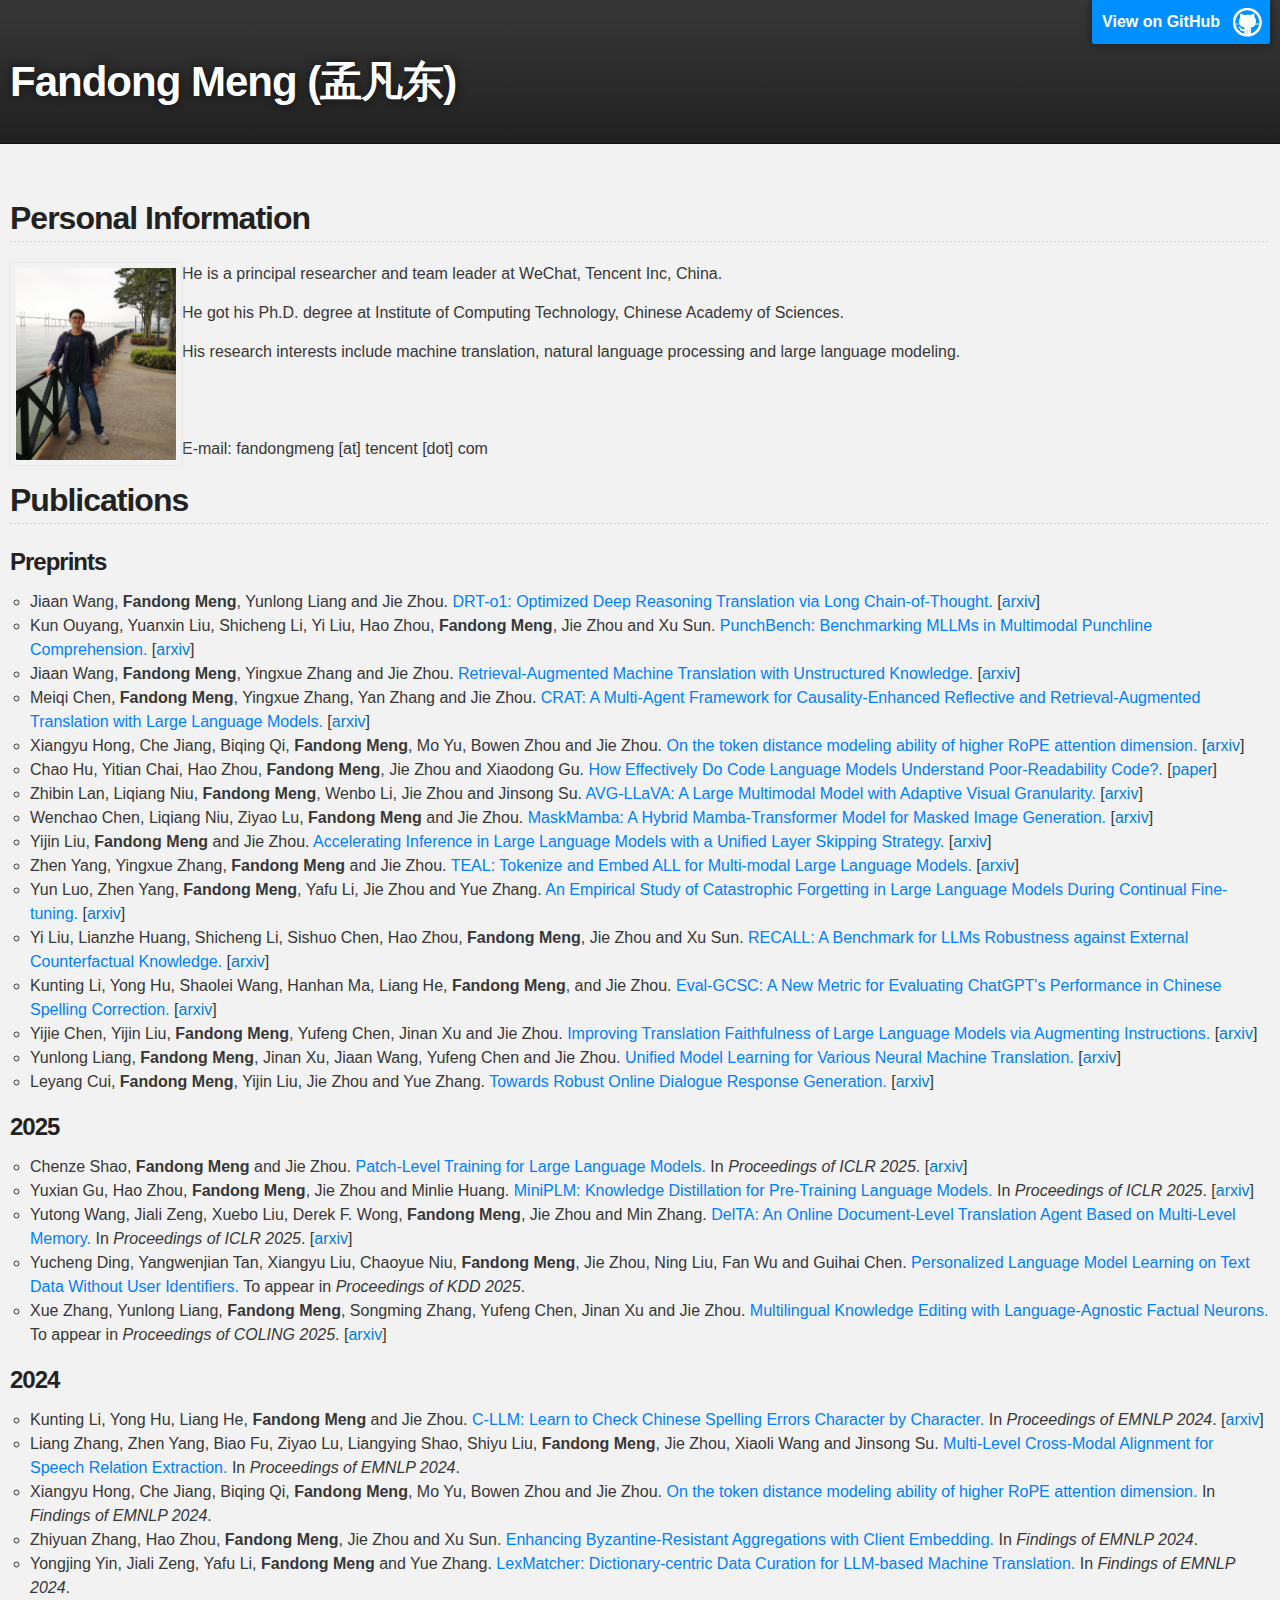
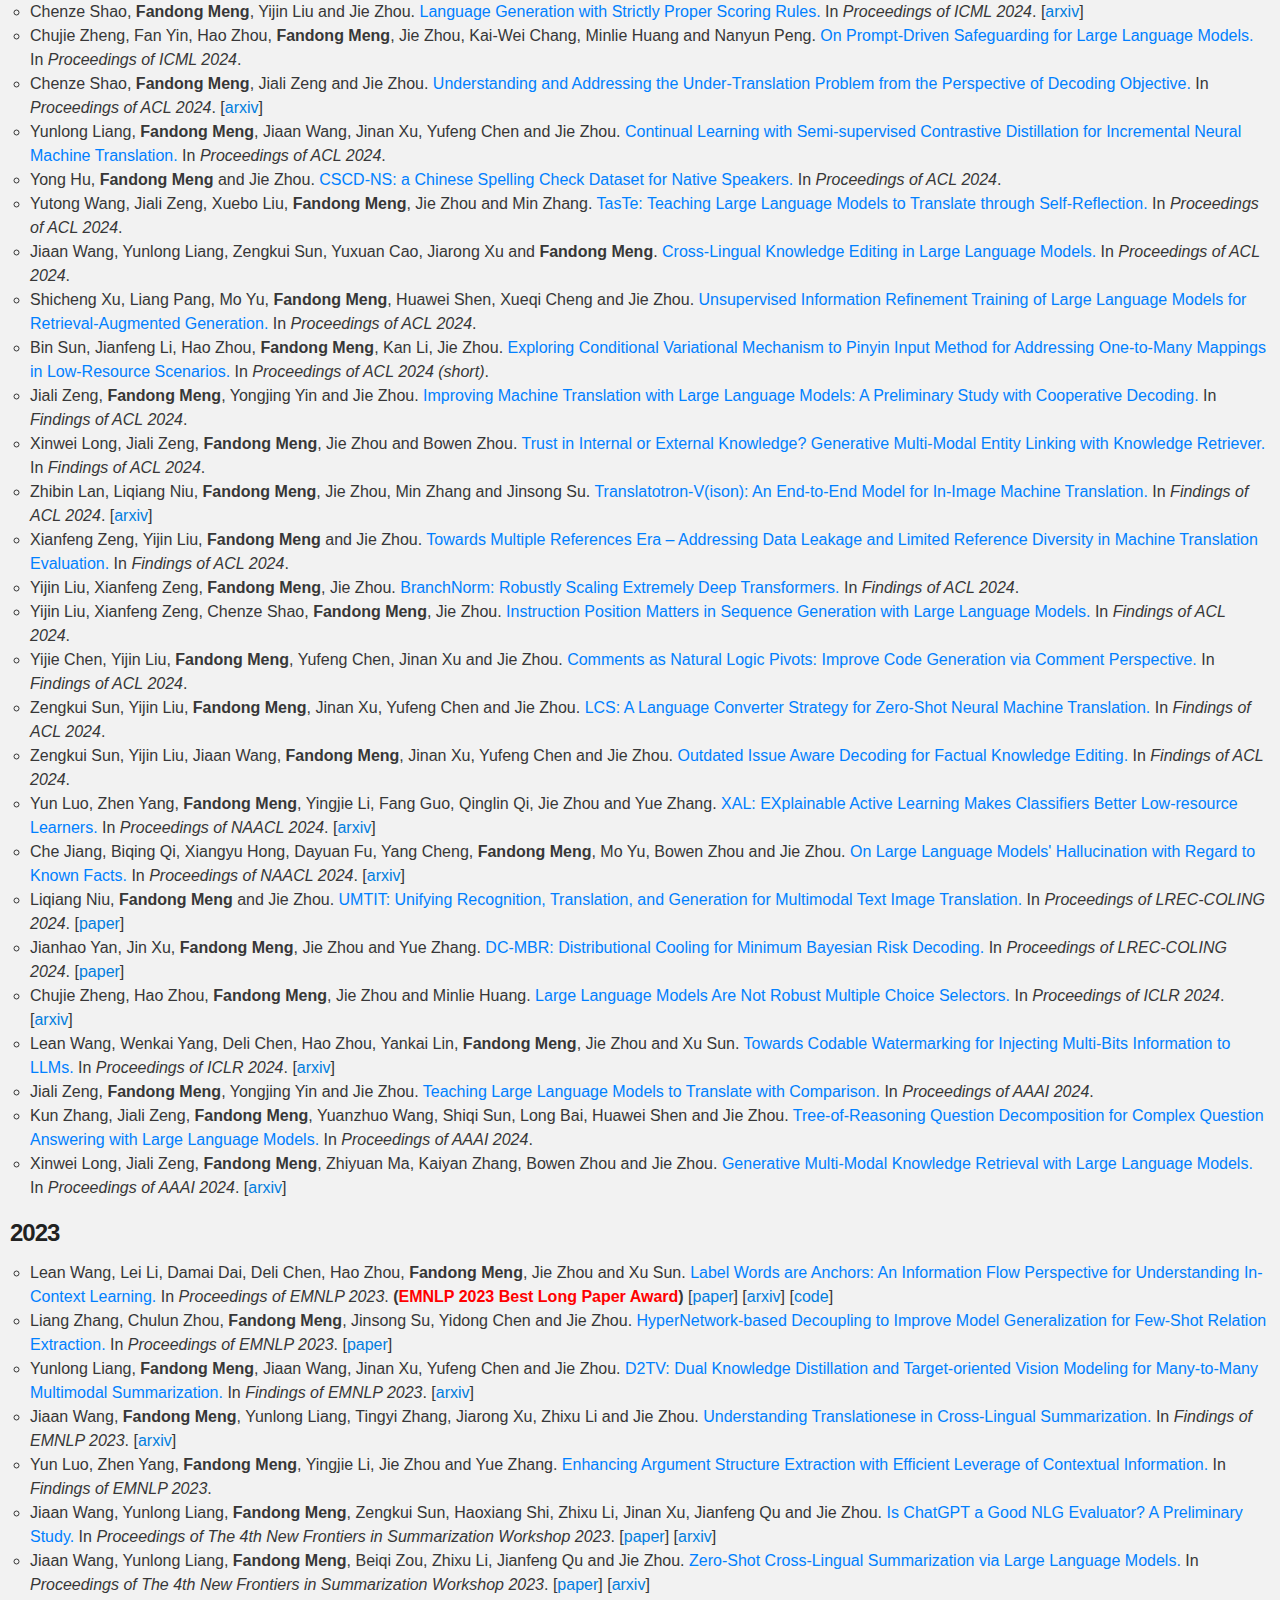
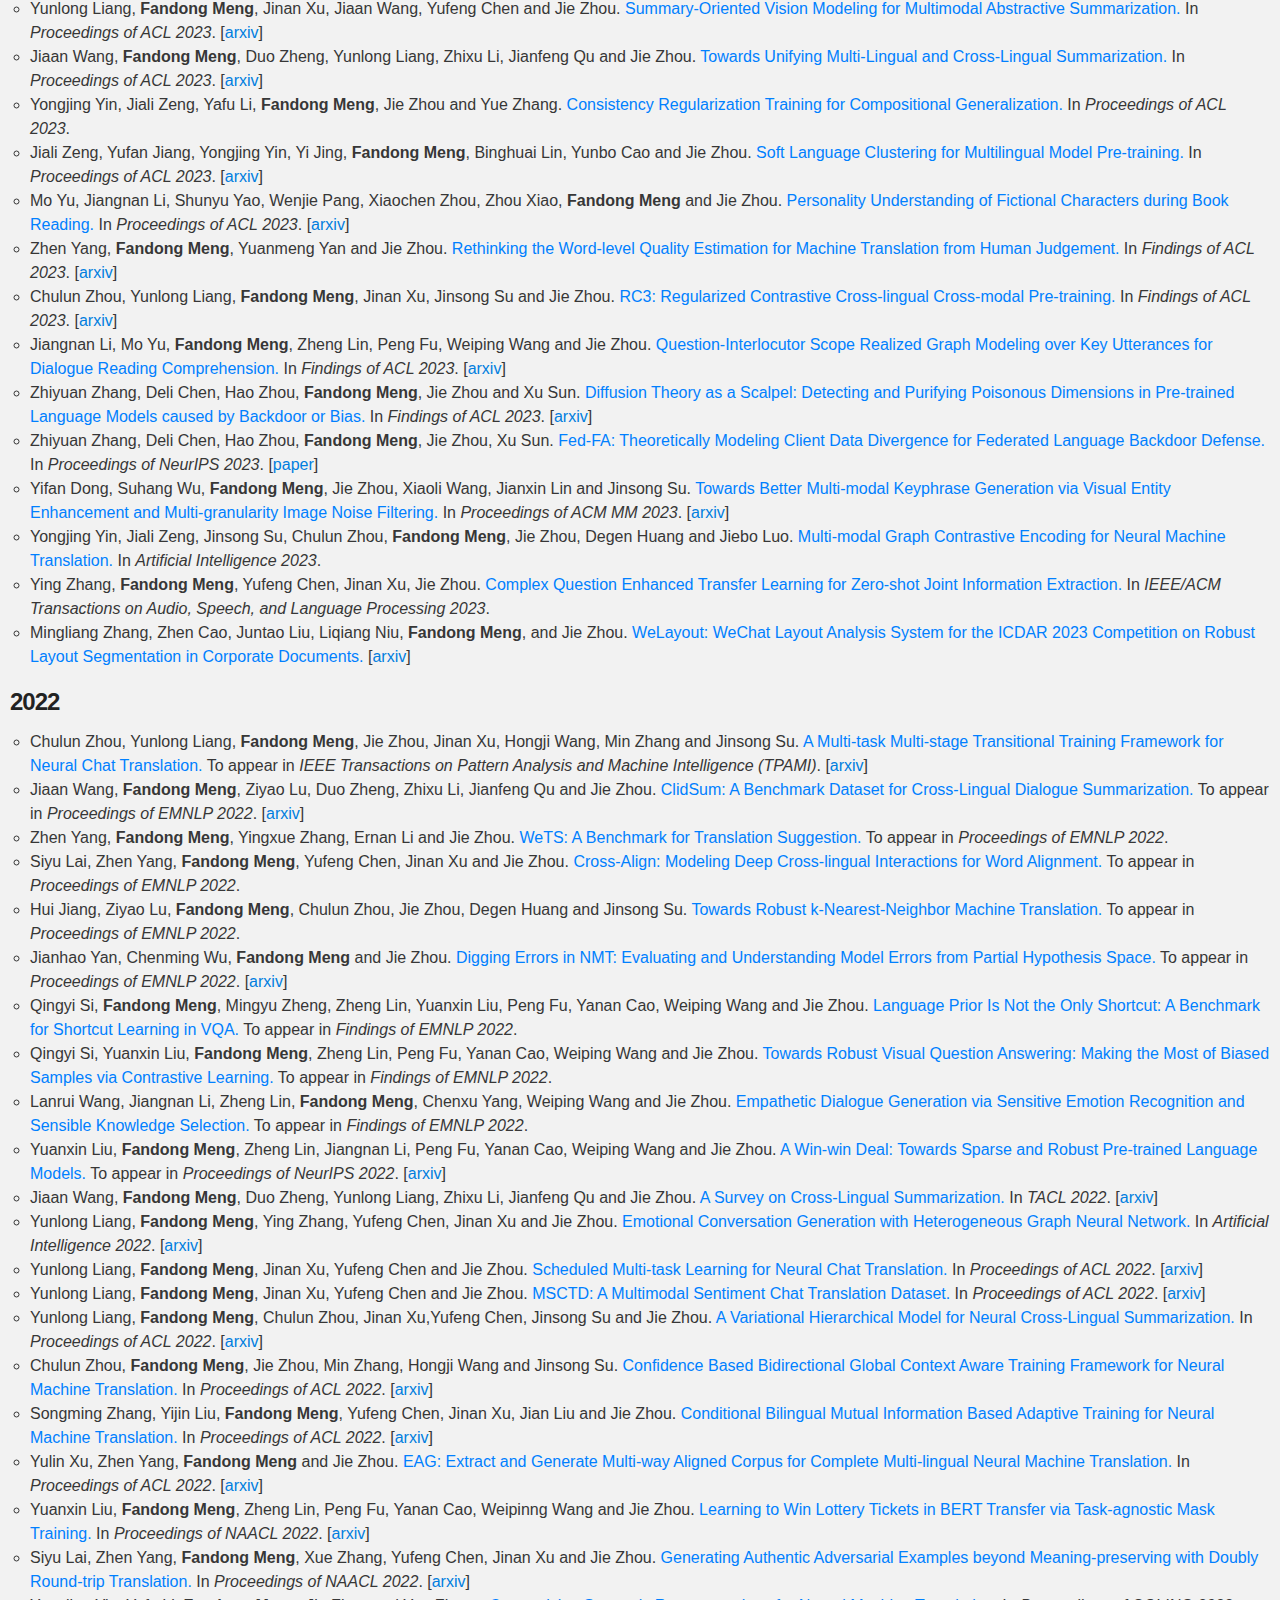
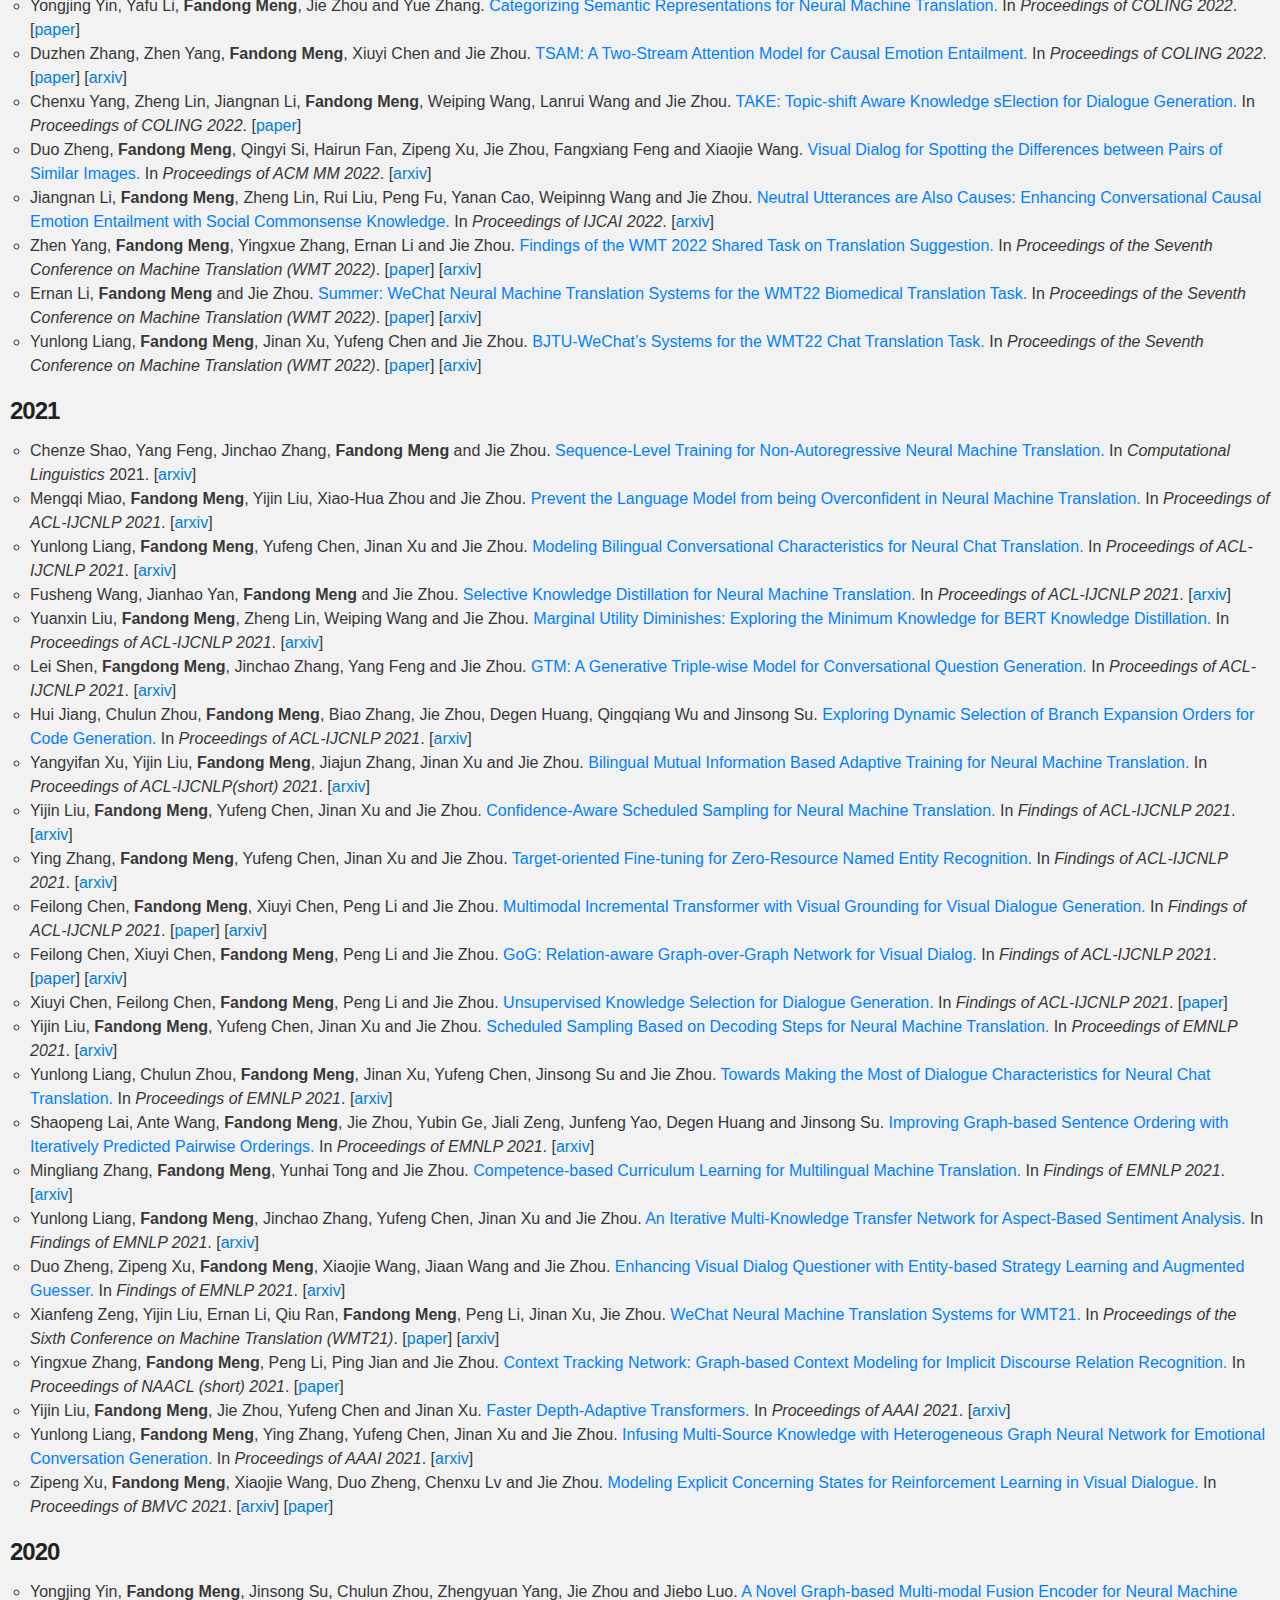
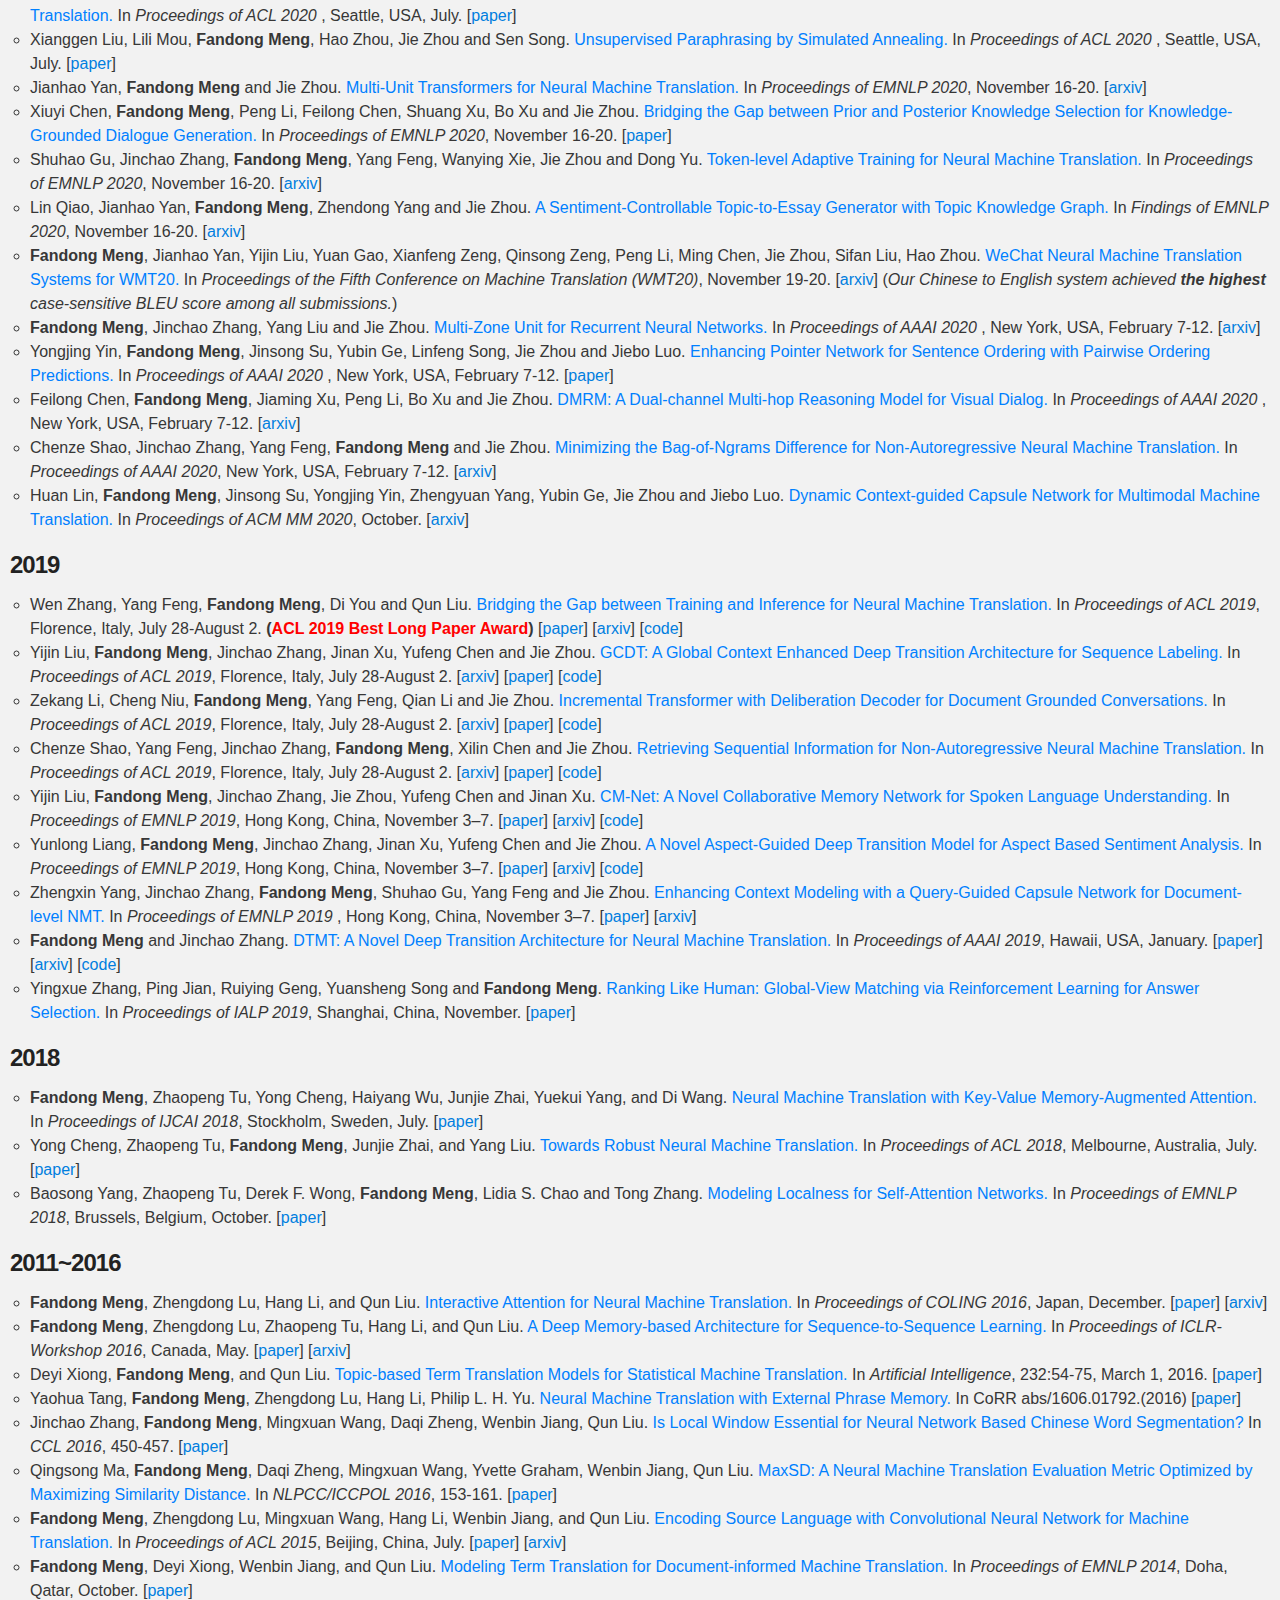
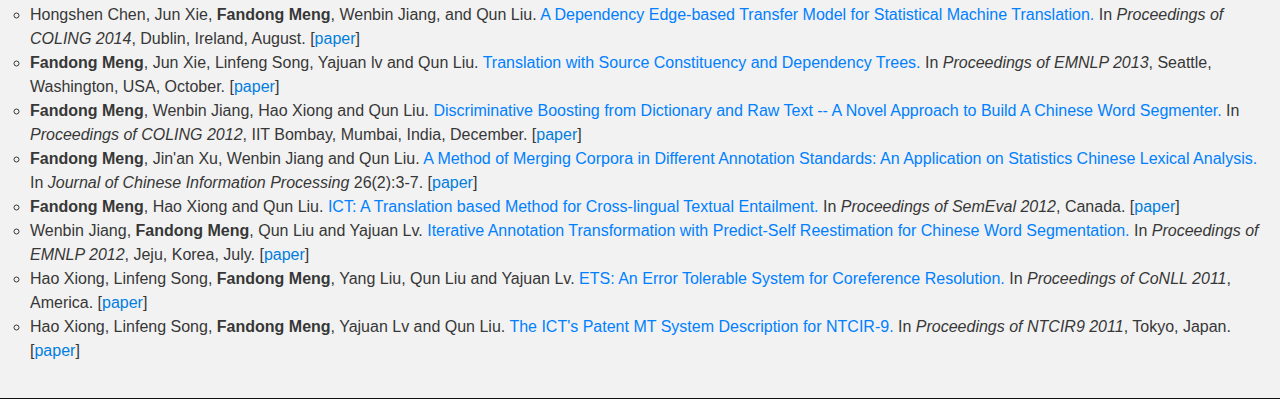
==== commit fb8f46d1: "Update publications.html" ====
--- a/publications.html
+++ b/publications.html
@@ -70,11 +70,6 @@
 [<a href="https://arxiv.org/abs/2410.21067">arxiv</a>]  
 </li>
 <li type="circle">
-Yuxian Gu, Hao Zhou, <strong>Fandong Meng</strong>, Jie Zhou and Minlie Huang.
-<font color="#0080FF">MiniPLM: Knowledge Distillation for Pre-Training Language Models.</font>
-[<a href="https://arxiv.org/abs/2410.17215">arxiv</a>]  
-</li>
-<li type="circle">
 Xiangyu Hong, Che Jiang, Biqing Qi, <strong>Fandong Meng</strong>, Mo Yu, Bowen Zhou and Jie Zhou.
 <font color="#0080FF">On the token distance modeling ability of higher RoPE attention dimension.</font>
 [<a href="https://arxiv.org/abs/2410.08703">arxiv</a>]  
@@ -85,11 +80,6 @@
 [<a href="https://guxd.github.io/papers/hu2024ase-poorcodesumeval.pdf">paper</a>]  
 </li>
 <li type="circle">
-Yutong Wang, Jiali Zeng, Xuebo Liu, Derek F. Wong, <strong>Fandong Meng</strong>, Jie Zhou and Min Zhang.
-<font color="#0080FF">DelTA: An Online Document-Level Translation Agent Based on Multi-Level Memory.</font>
-[<a href="https://arxiv.org/abs/2410.08143">arxiv</a>]  
-</li>
-<li type="circle">
 Zhibin Lan, Liqiang Niu, <strong>Fandong Meng</strong>, Wenbo Li, Jie Zhou and Jinsong Su.
 <font color="#0080FF">AVG-LLaVA: A Large Multimodal Model with Adaptive Visual Granularity.</font>
 [<a href="https://arxiv.org/abs/2410.02745">arxiv</a>]  
@@ -100,11 +90,6 @@
 [<a href="https://arxiv.org/abs/2409.19937">arxiv</a>]  
 </li>
 <li type="circle">
-Chenze Shao, <strong>Fandong Meng</strong> and Jie Zhou.
-<font color="#0080FF">Patch-Level Training for Large Language Models.</font>
-[<a href="https://arxiv.org/abs/2407.12665">arxiv</a>]  
-</li>
-<li type="circle">
 Yijin Liu, <strong>Fandong Meng</strong> and Jie Zhou.
 <font color="#0080FF">Accelerating Inference in Large Language Models with a Unified Layer Skipping Strategy.</font>
 [<a href="https://arxiv.org/abs/2404.06954">arxiv</a>]  
@@ -149,7 +134,24 @@
 
 <h3>2025</h3>
 <ul>   
-  
+<li type="circle">
+Chenze Shao, <strong>Fandong Meng</strong> and Jie Zhou.
+<font color="#0080FF">Patch-Level Training for Large Language Models.</font>
+In <em> Proceedings of ICLR 2025</em>.
+[<a href="https://arxiv.org/abs/2407.12665">arxiv</a>]  
+</li>
+<li type="circle">
+Yuxian Gu, Hao Zhou, <strong>Fandong Meng</strong>, Jie Zhou and Minlie Huang.
+<font color="#0080FF">MiniPLM: Knowledge Distillation for Pre-Training Language Models.</font>
+In <em> Proceedings of ICLR 2025</em>.
+[<a href="https://arxiv.org/abs/2410.17215">arxiv</a>]  
+</li>
+<li type="circle">
+Yutong Wang, Jiali Zeng, Xuebo Liu, Derek F. Wong, <strong>Fandong Meng</strong>, Jie Zhou and Min Zhang.
+<font color="#0080FF">DelTA: An Online Document-Level Translation Agent Based on Multi-Level Memory.</font>
+In <em> Proceedings of ICLR 2025</em>.
+[<a href="https://arxiv.org/abs/2410.08143">arxiv</a>]  
+</li>
 <li type="circle">
 Yucheng Ding, Yangwenjian Tan, Xiangyu Liu, Chaoyue Niu, <strong>Fandong Meng</strong>, Jie Zhou, Ning Liu, Fan Wu and Guihai Chen.
 <font color="#0080FF">Personalized Language Model Learning on Text Data Without User Identifiers.</font>
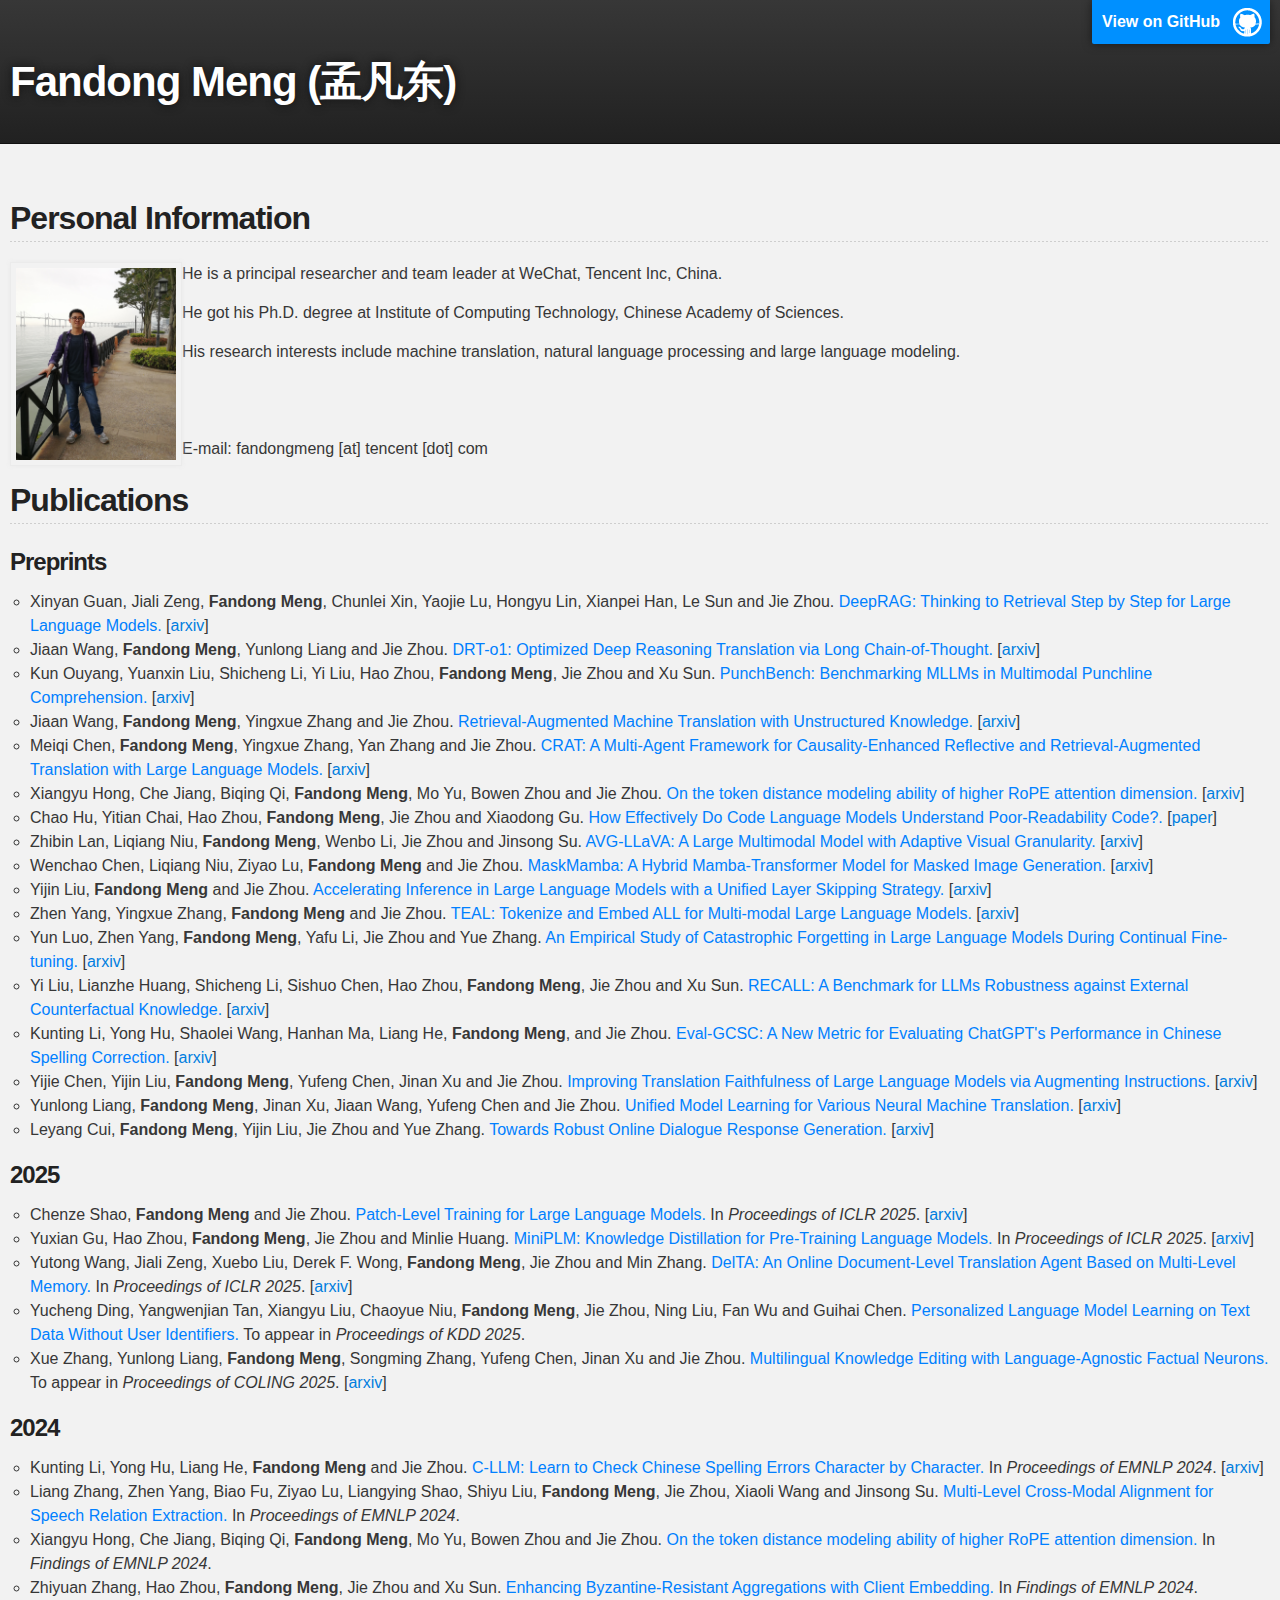
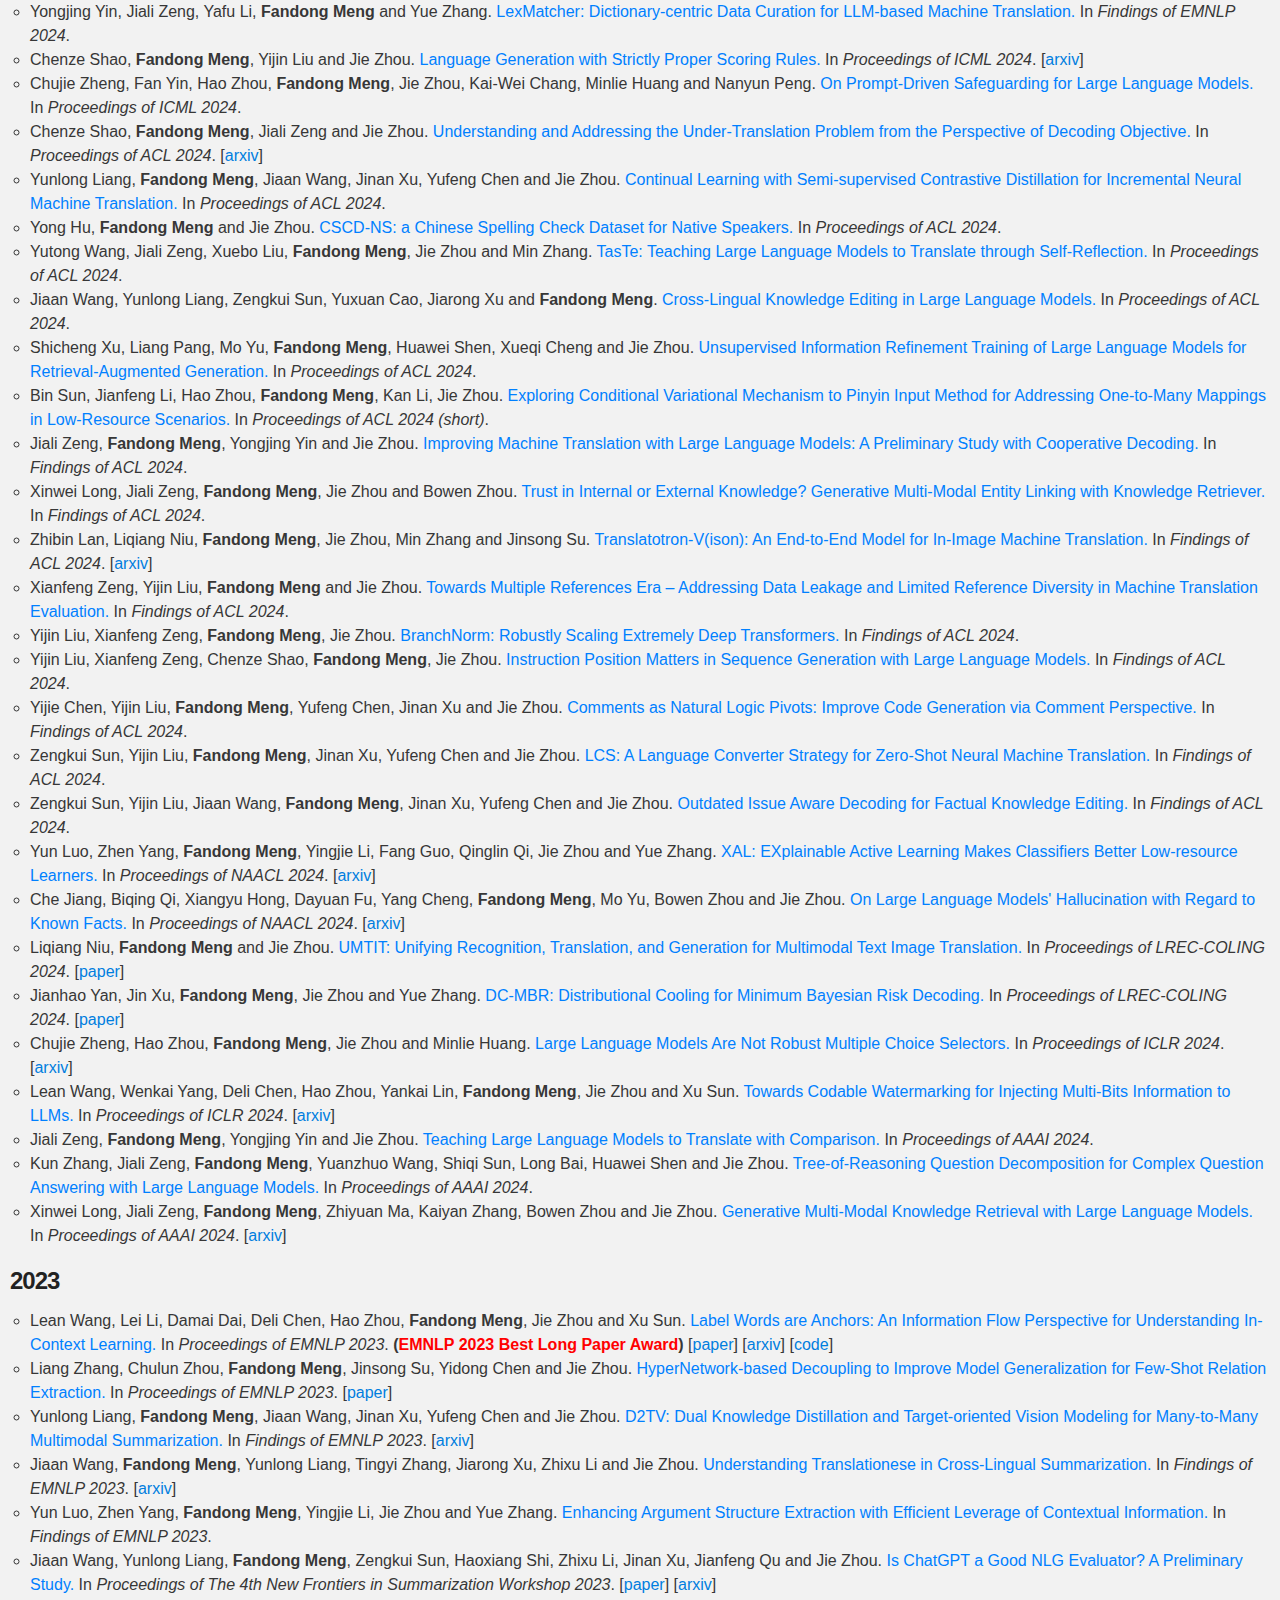
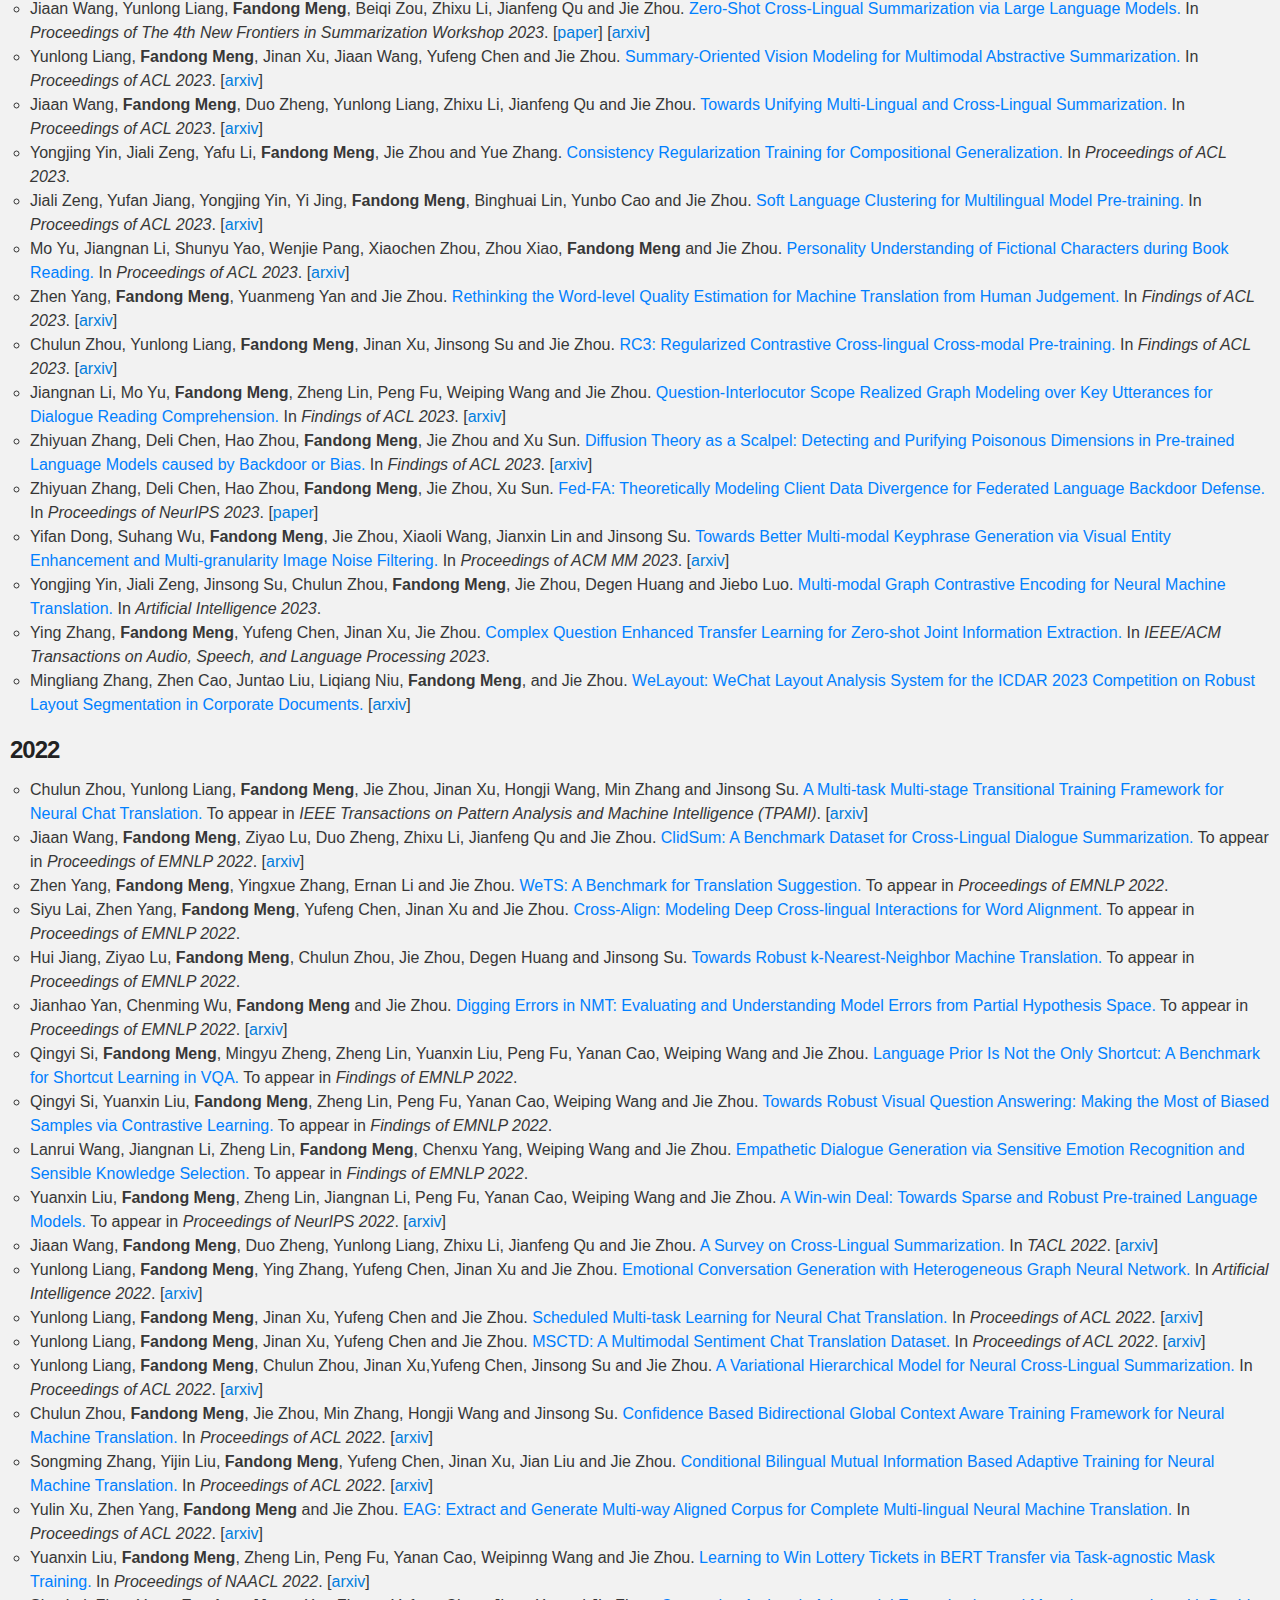
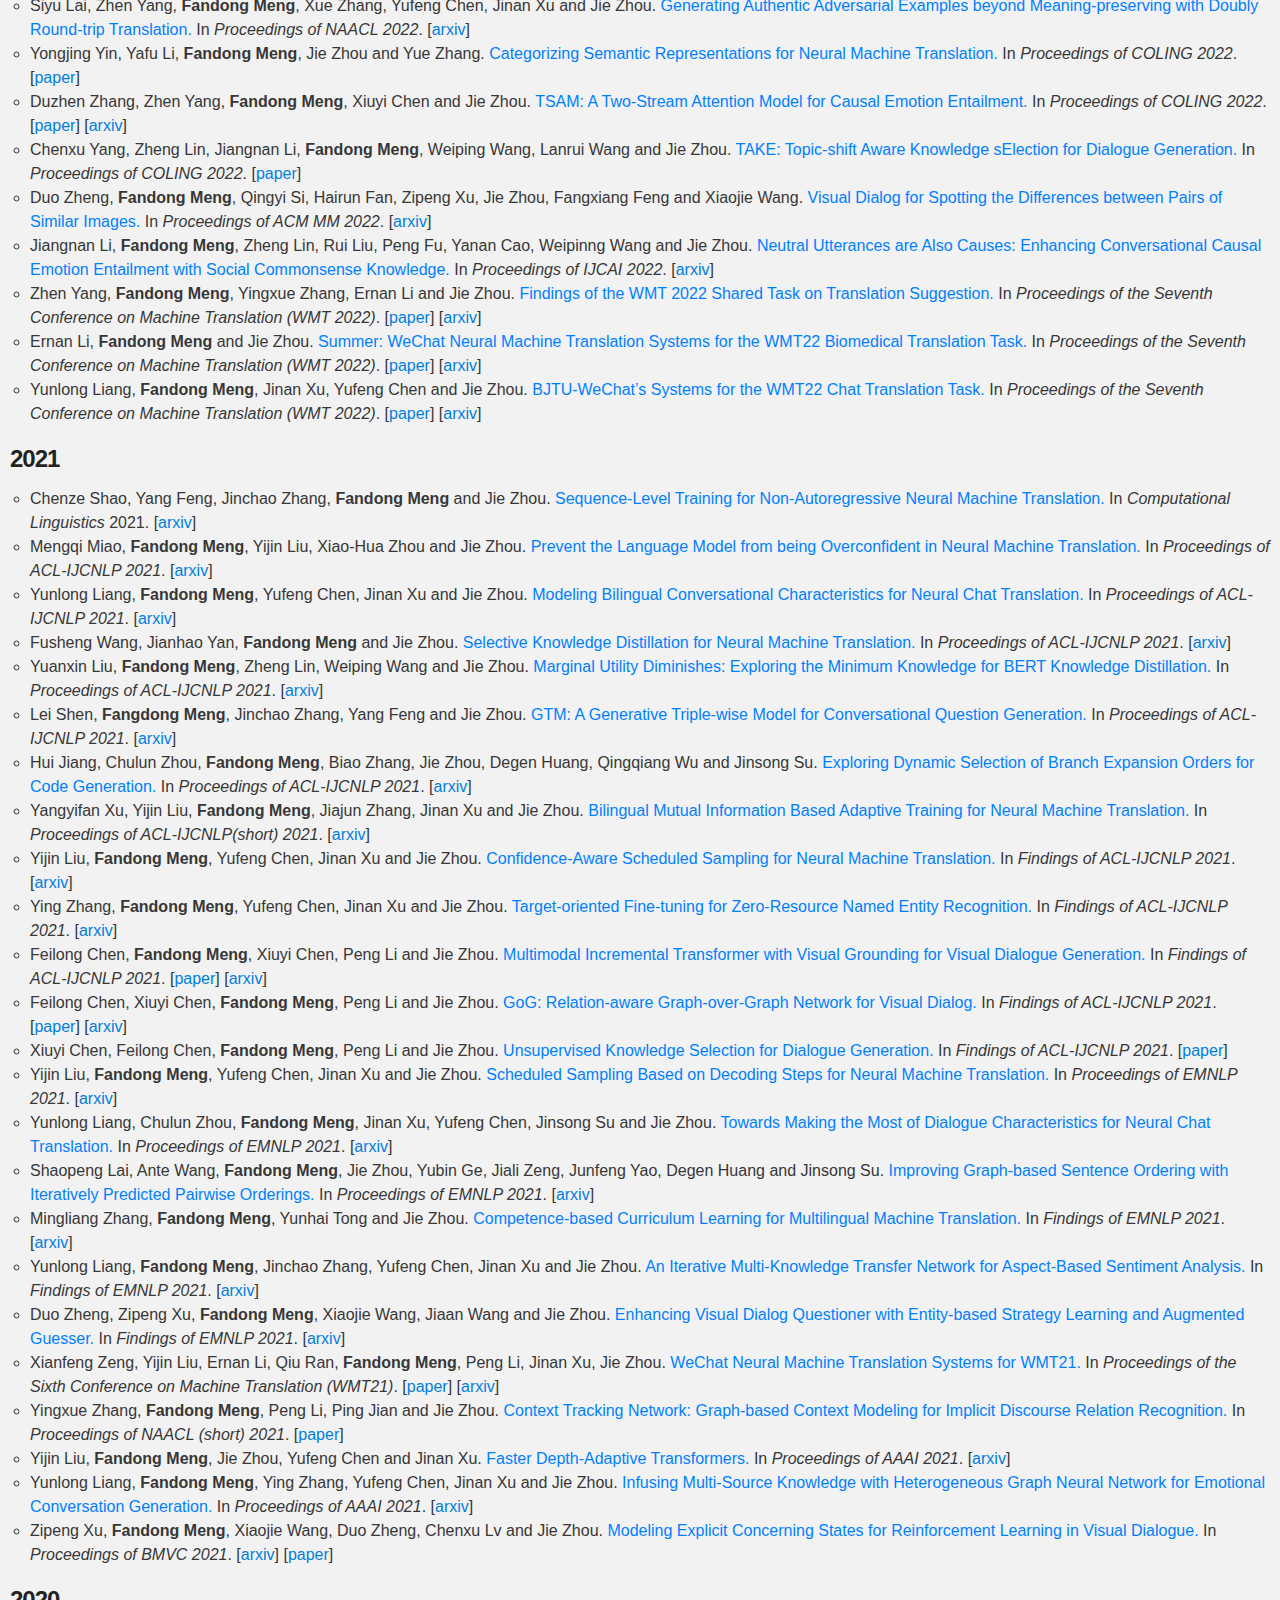
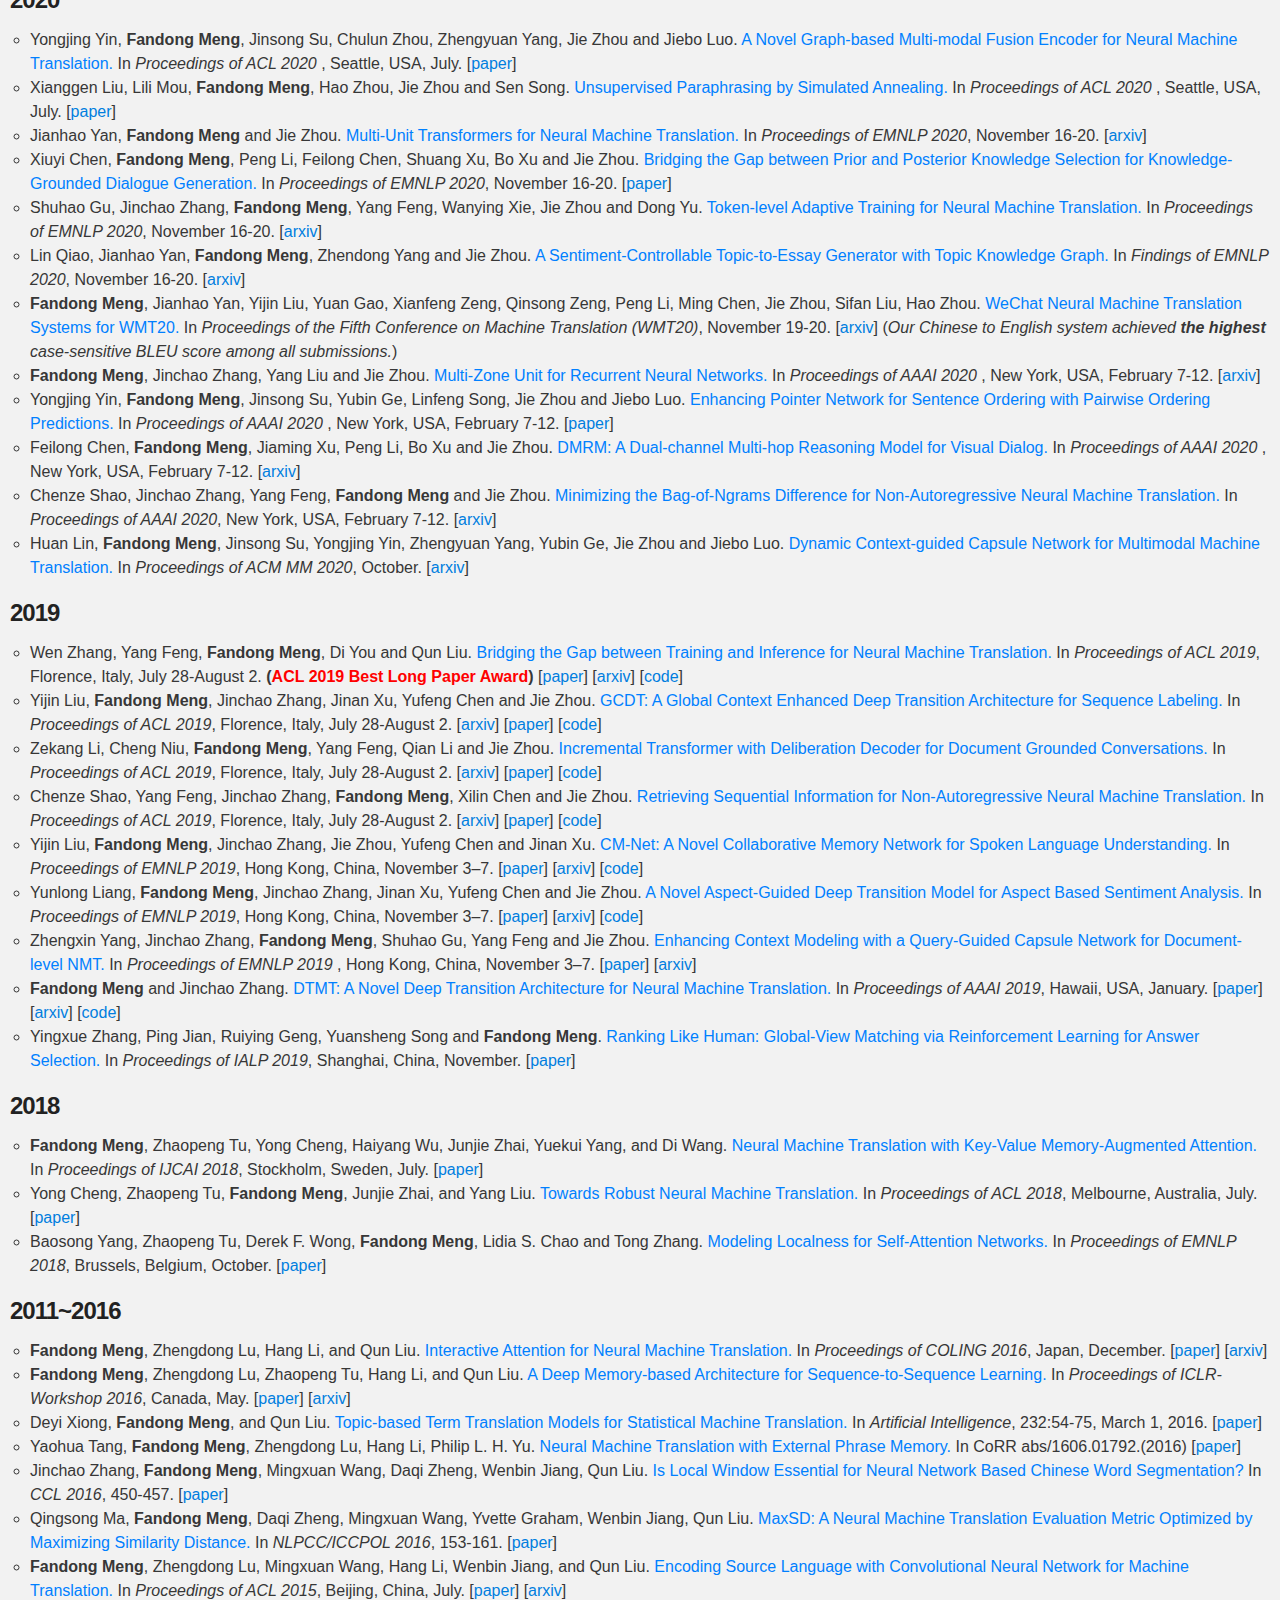
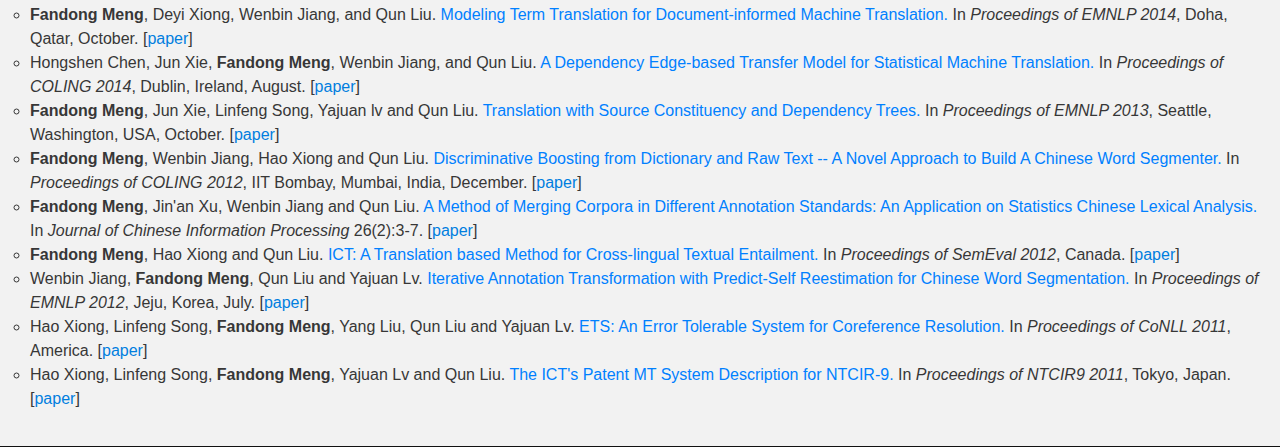
==== commit 03a113fd: "Update publications.html" ====
--- a/publications.html
+++ b/publications.html
@@ -49,6 +49,11 @@
 
 <h3>Preprints</h3>
 <ul>  
+<li type="circle">
+Xinyan Guan, Jiali Zeng, <strong>Fandong Meng</strong>, Chunlei Xin, Yaojie Lu, Hongyu Lin, Xianpei Han, Le Sun and Jie Zhou. 
+<font color="#0080FF">DeepRAG: Thinking to Retrieval Step by Step for Large Language Models.</font>
+[<a href="https://arxiv.org/abs/2502.01142">arxiv</a>]  
+</li>
 <li type="circle">
 Jiaan Wang, <strong>Fandong Meng</strong>, Yunlong Liang and Jie Zhou.
 <font color="#0080FF">DRT-o1: Optimized Deep Reasoning Translation via Long Chain-of-Thought.</font>
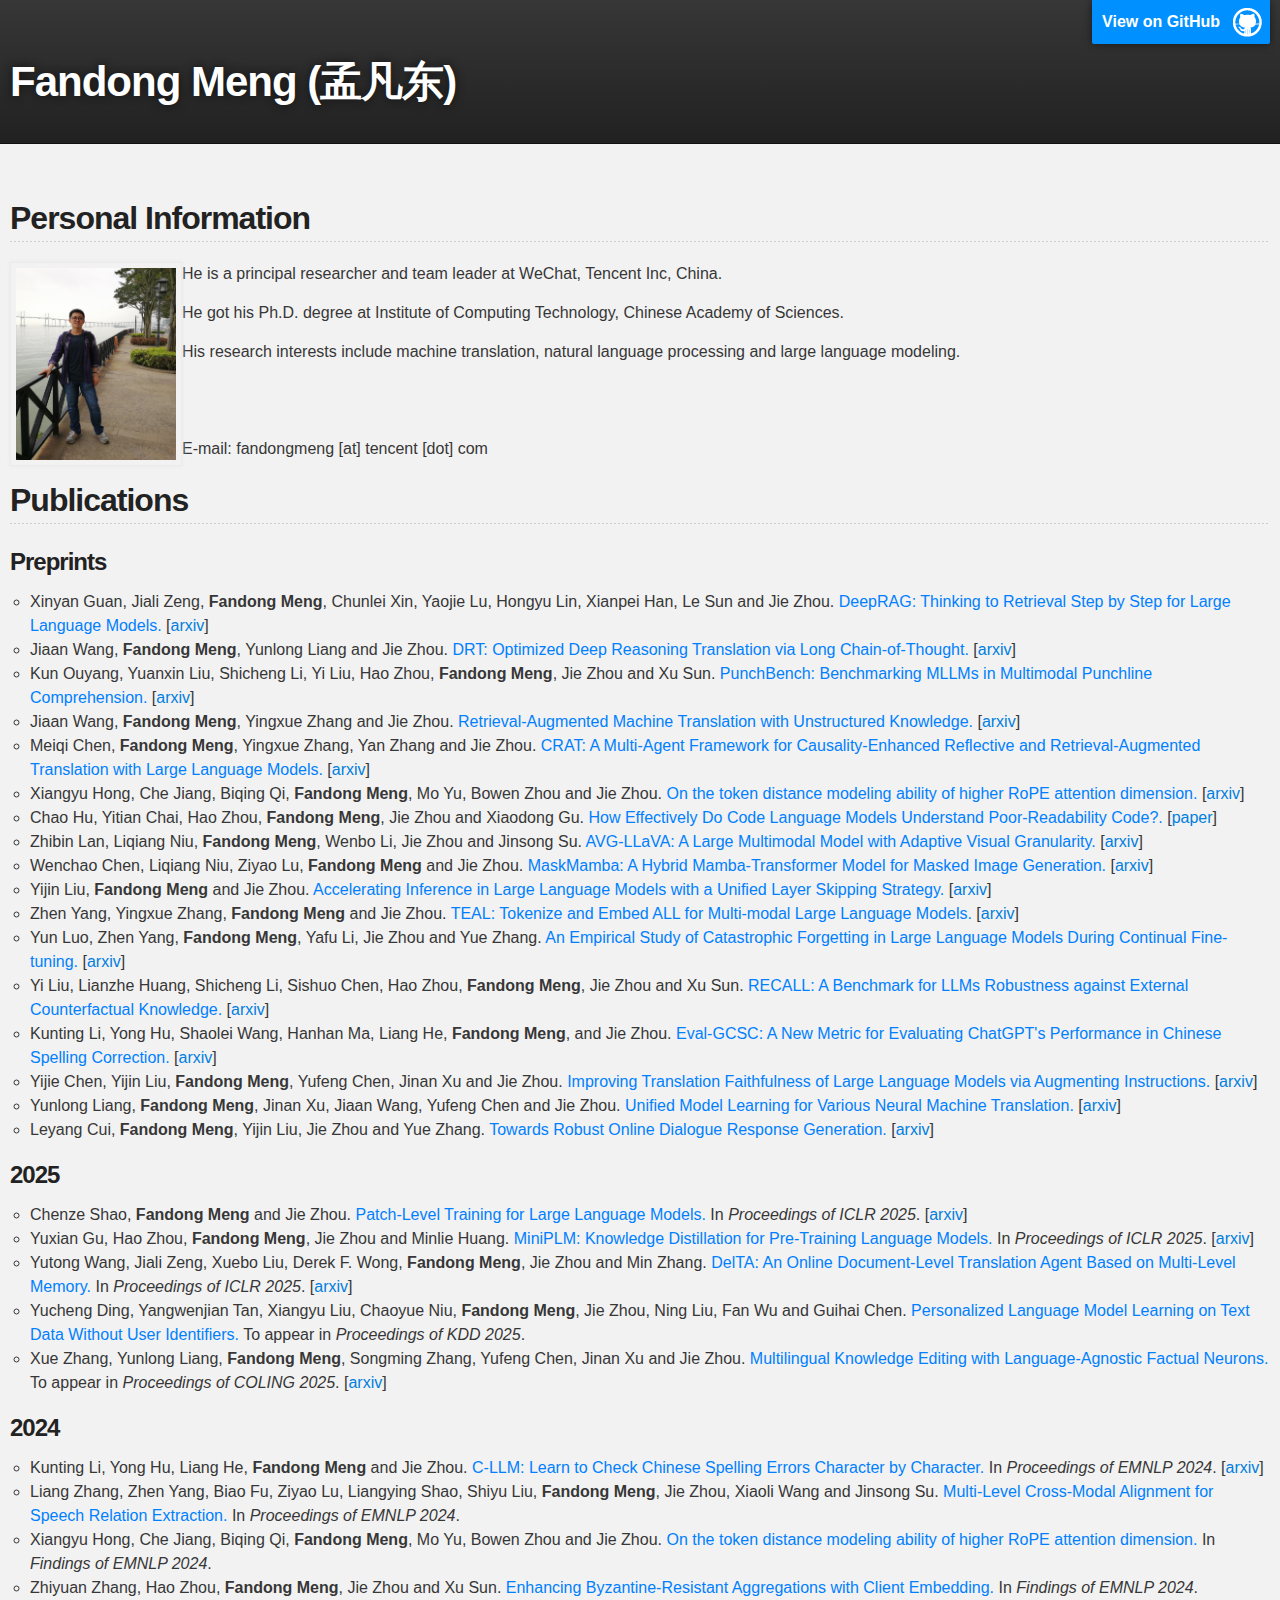
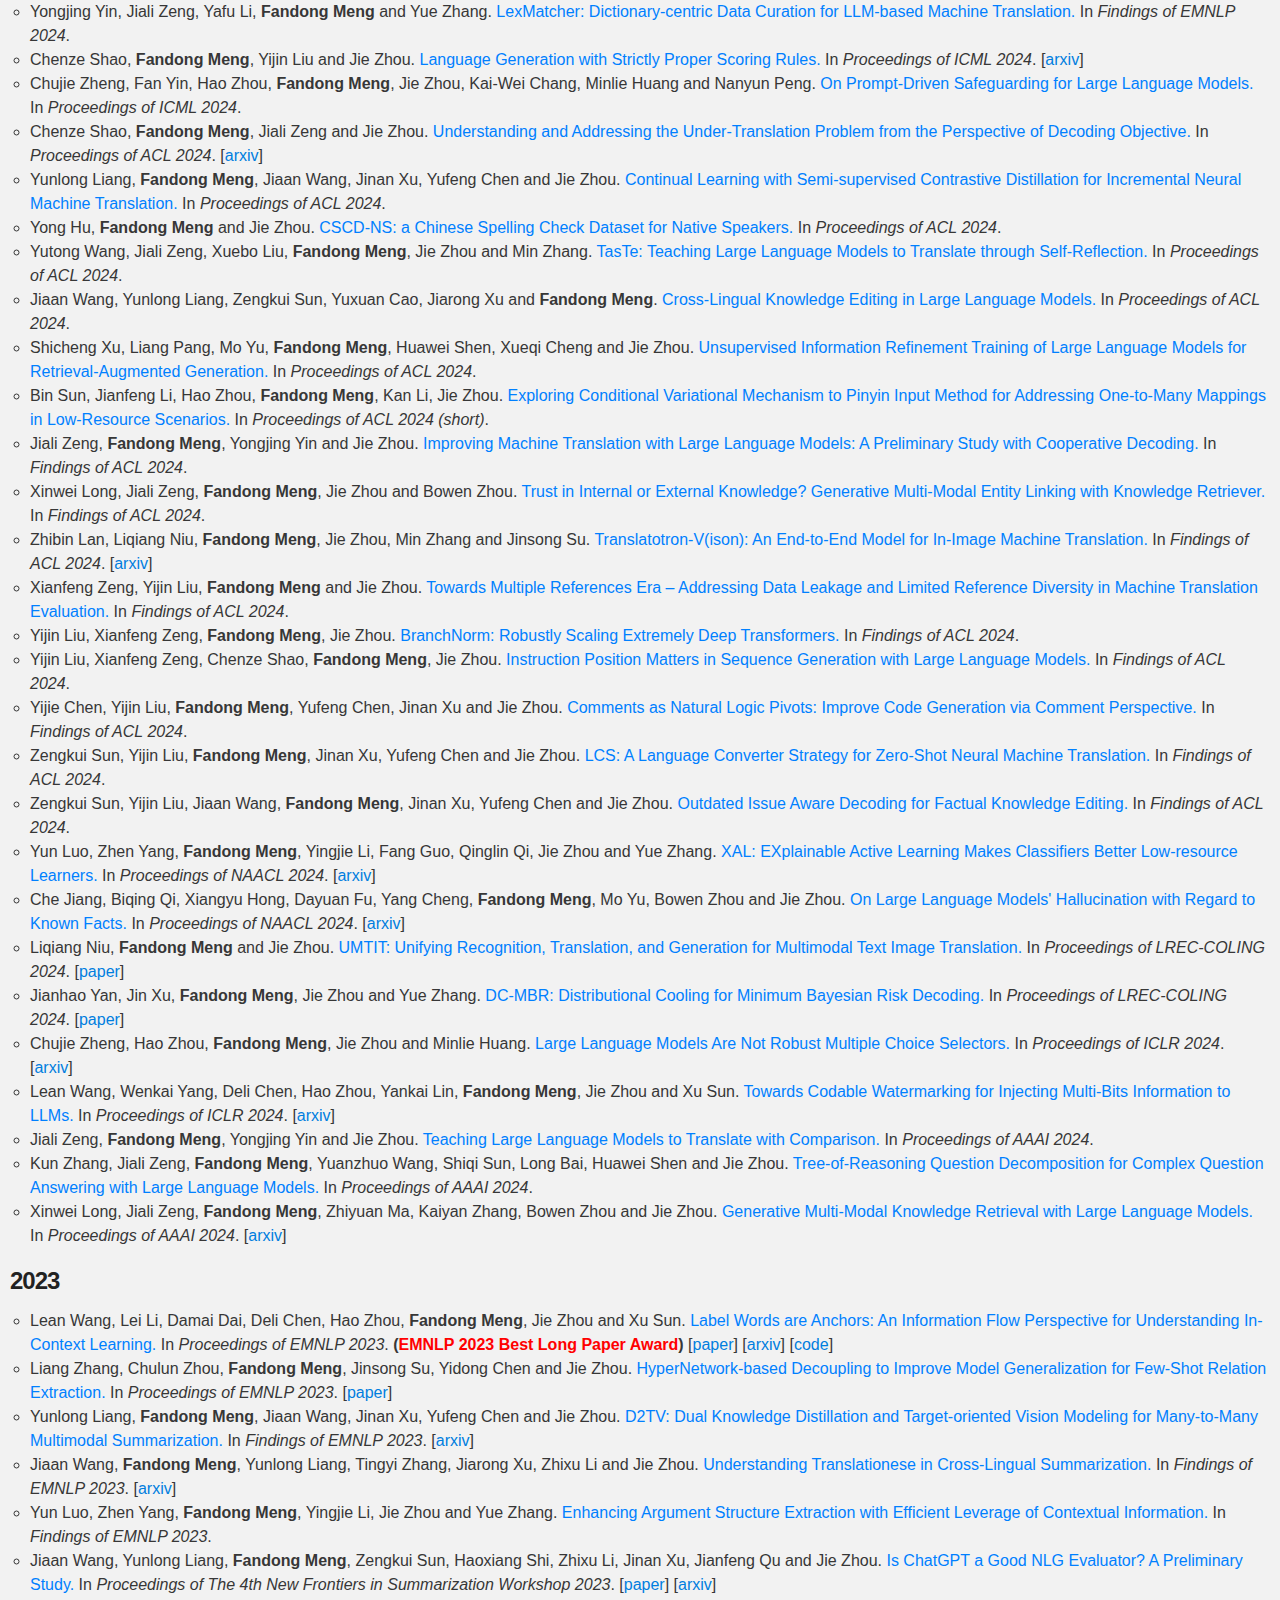
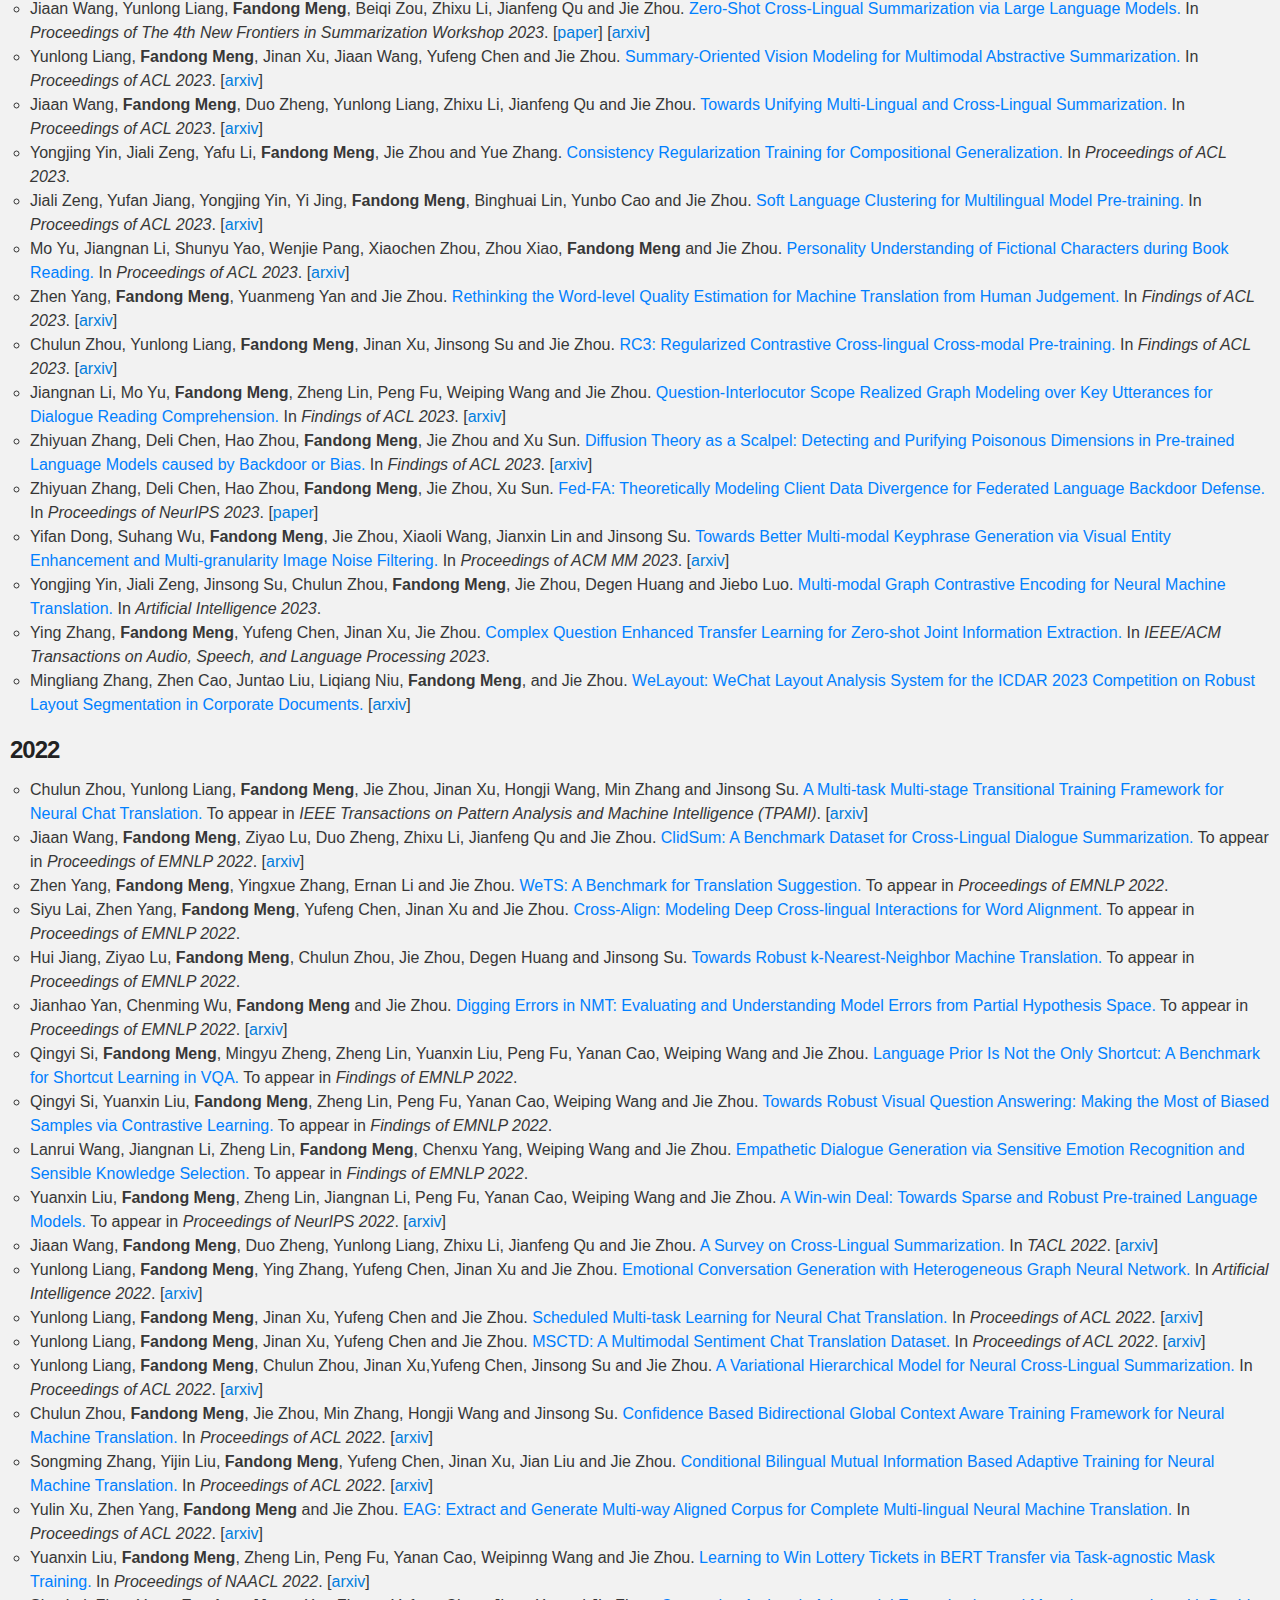
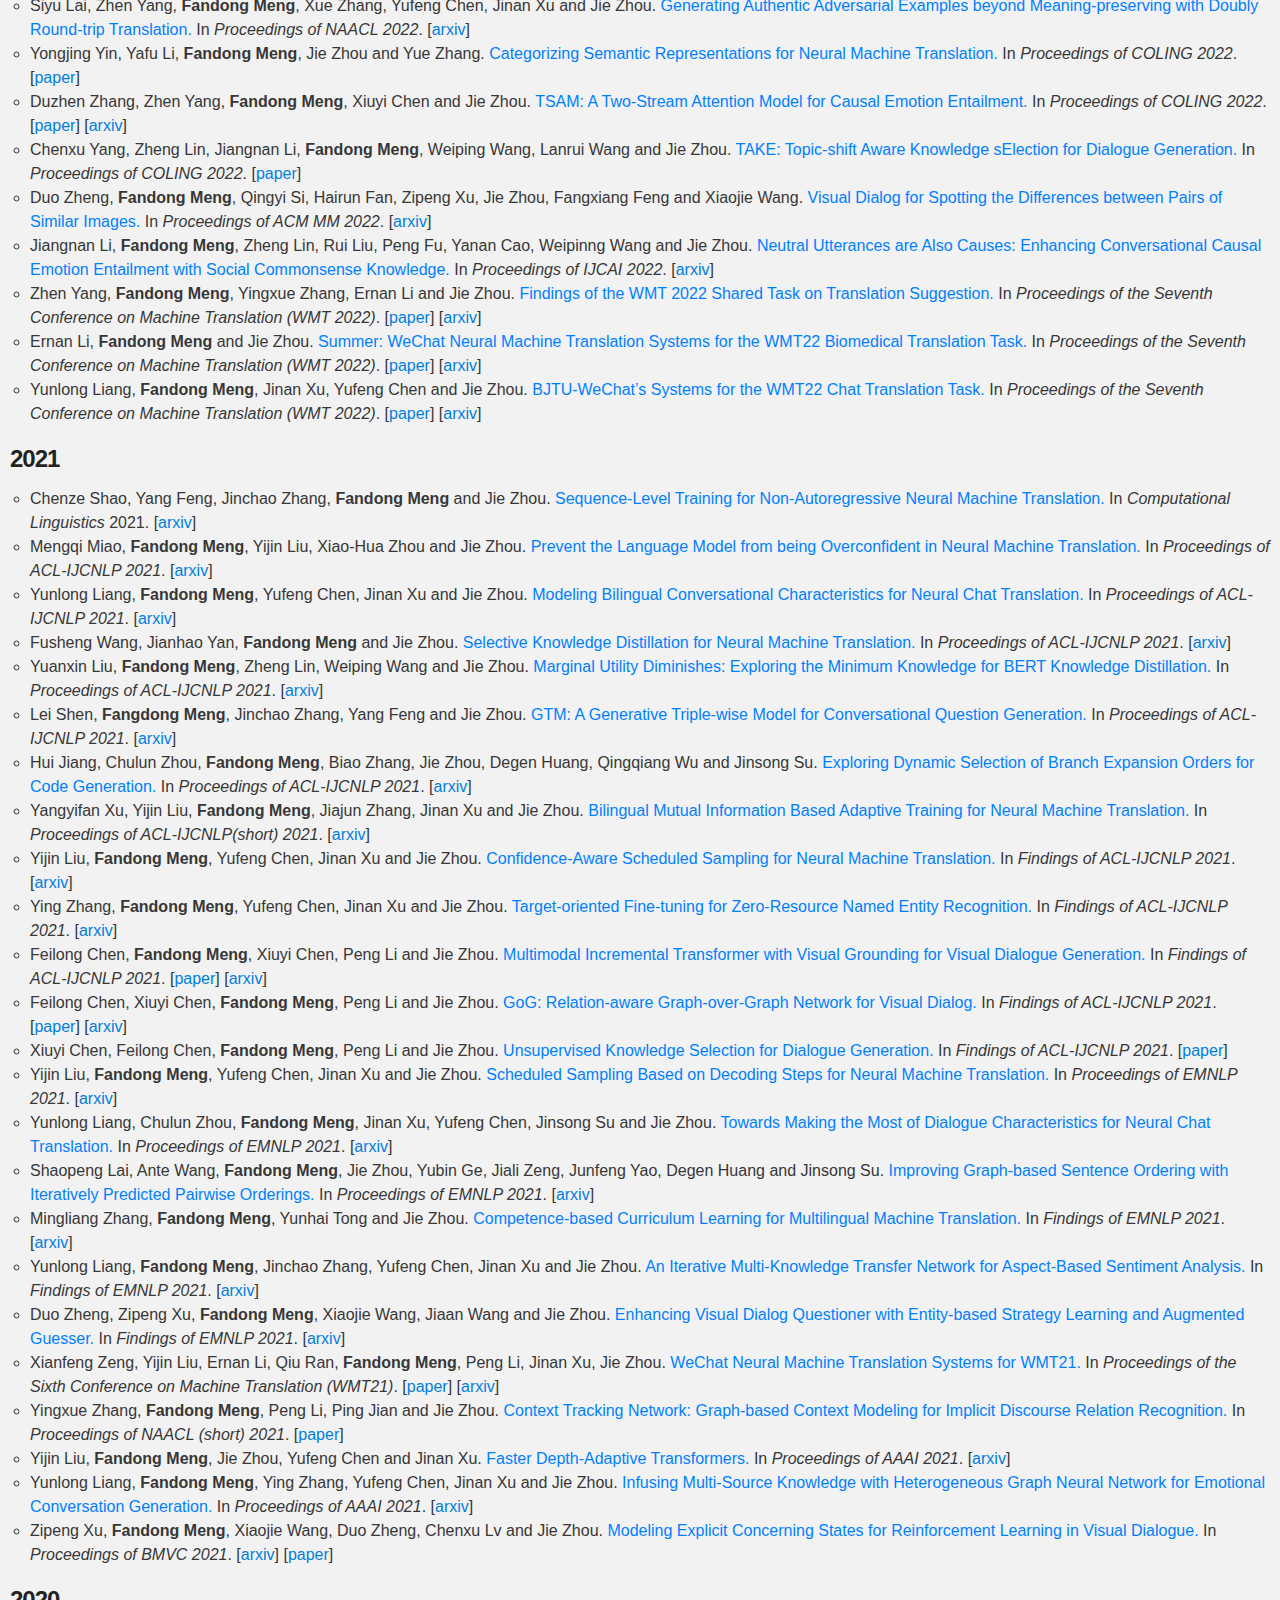
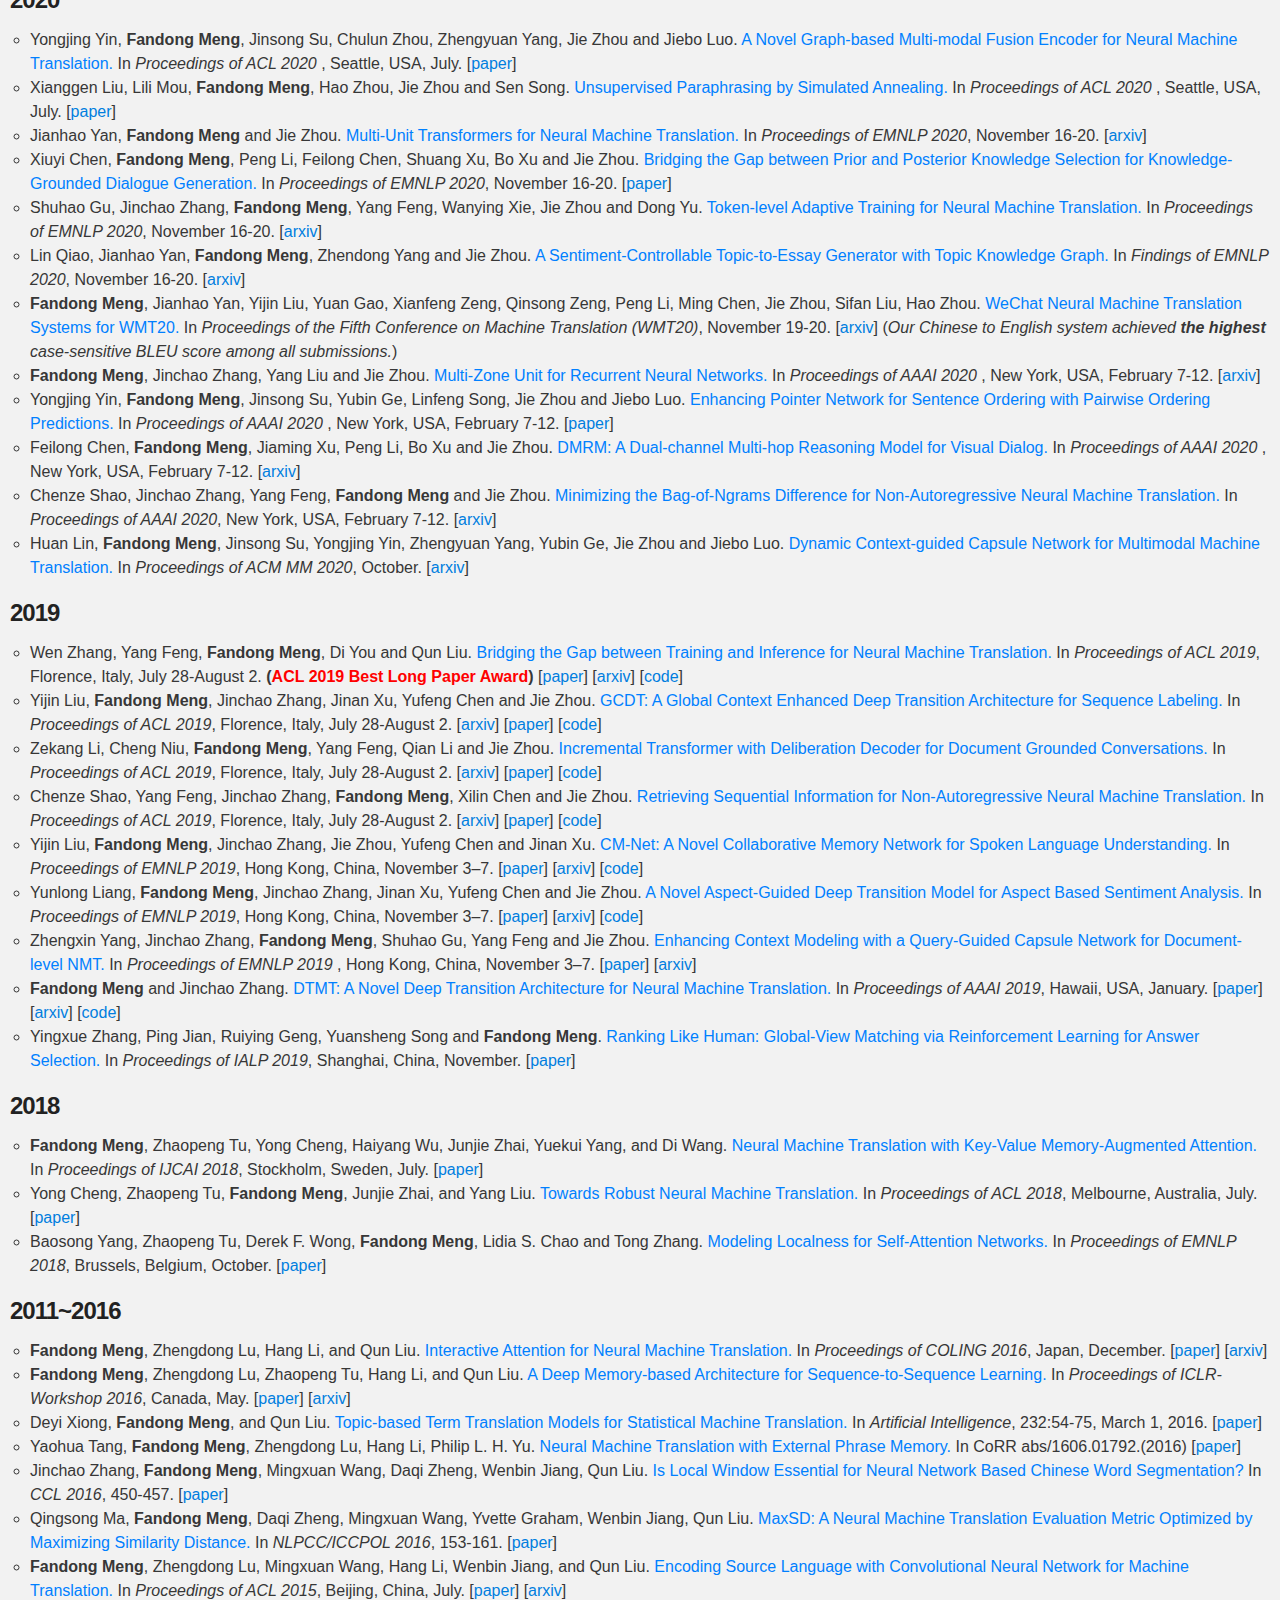
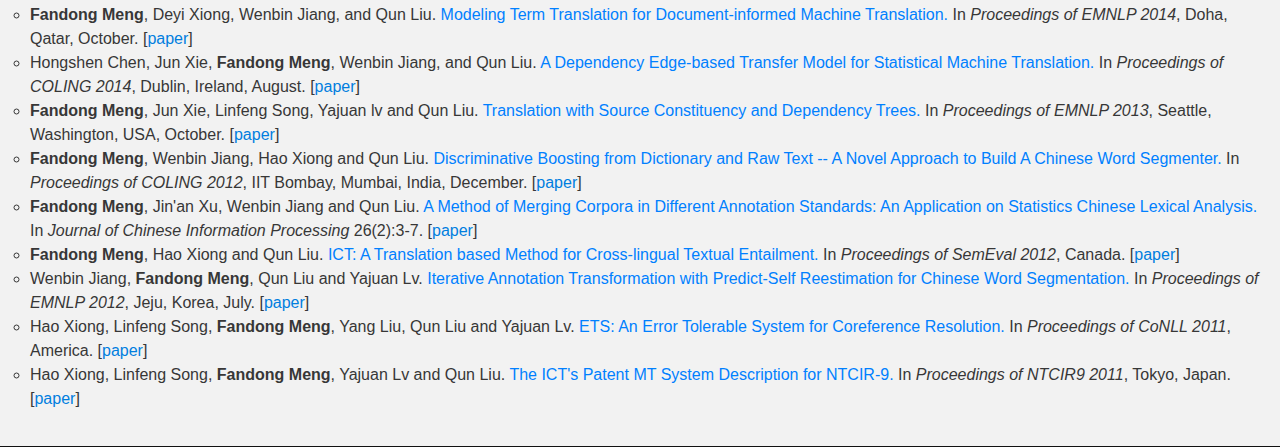
==== commit b06f7fcf: "Update publications.html" ====
--- a/publications.html
+++ b/publications.html
@@ -56,7 +56,7 @@
 </li>
 <li type="circle">
 Jiaan Wang, <strong>Fandong Meng</strong>, Yunlong Liang and Jie Zhou.
-<font color="#0080FF">DRT-o1: Optimized Deep Reasoning Translation via Long Chain-of-Thought.</font>
+<font color="#0080FF">DRT: Optimized Deep Reasoning Translation via Long Chain-of-Thought.</font>
 [<a href="https://arxiv.org/abs/2412.17498">arxiv</a>]  
 </li>
 <li type="circle">
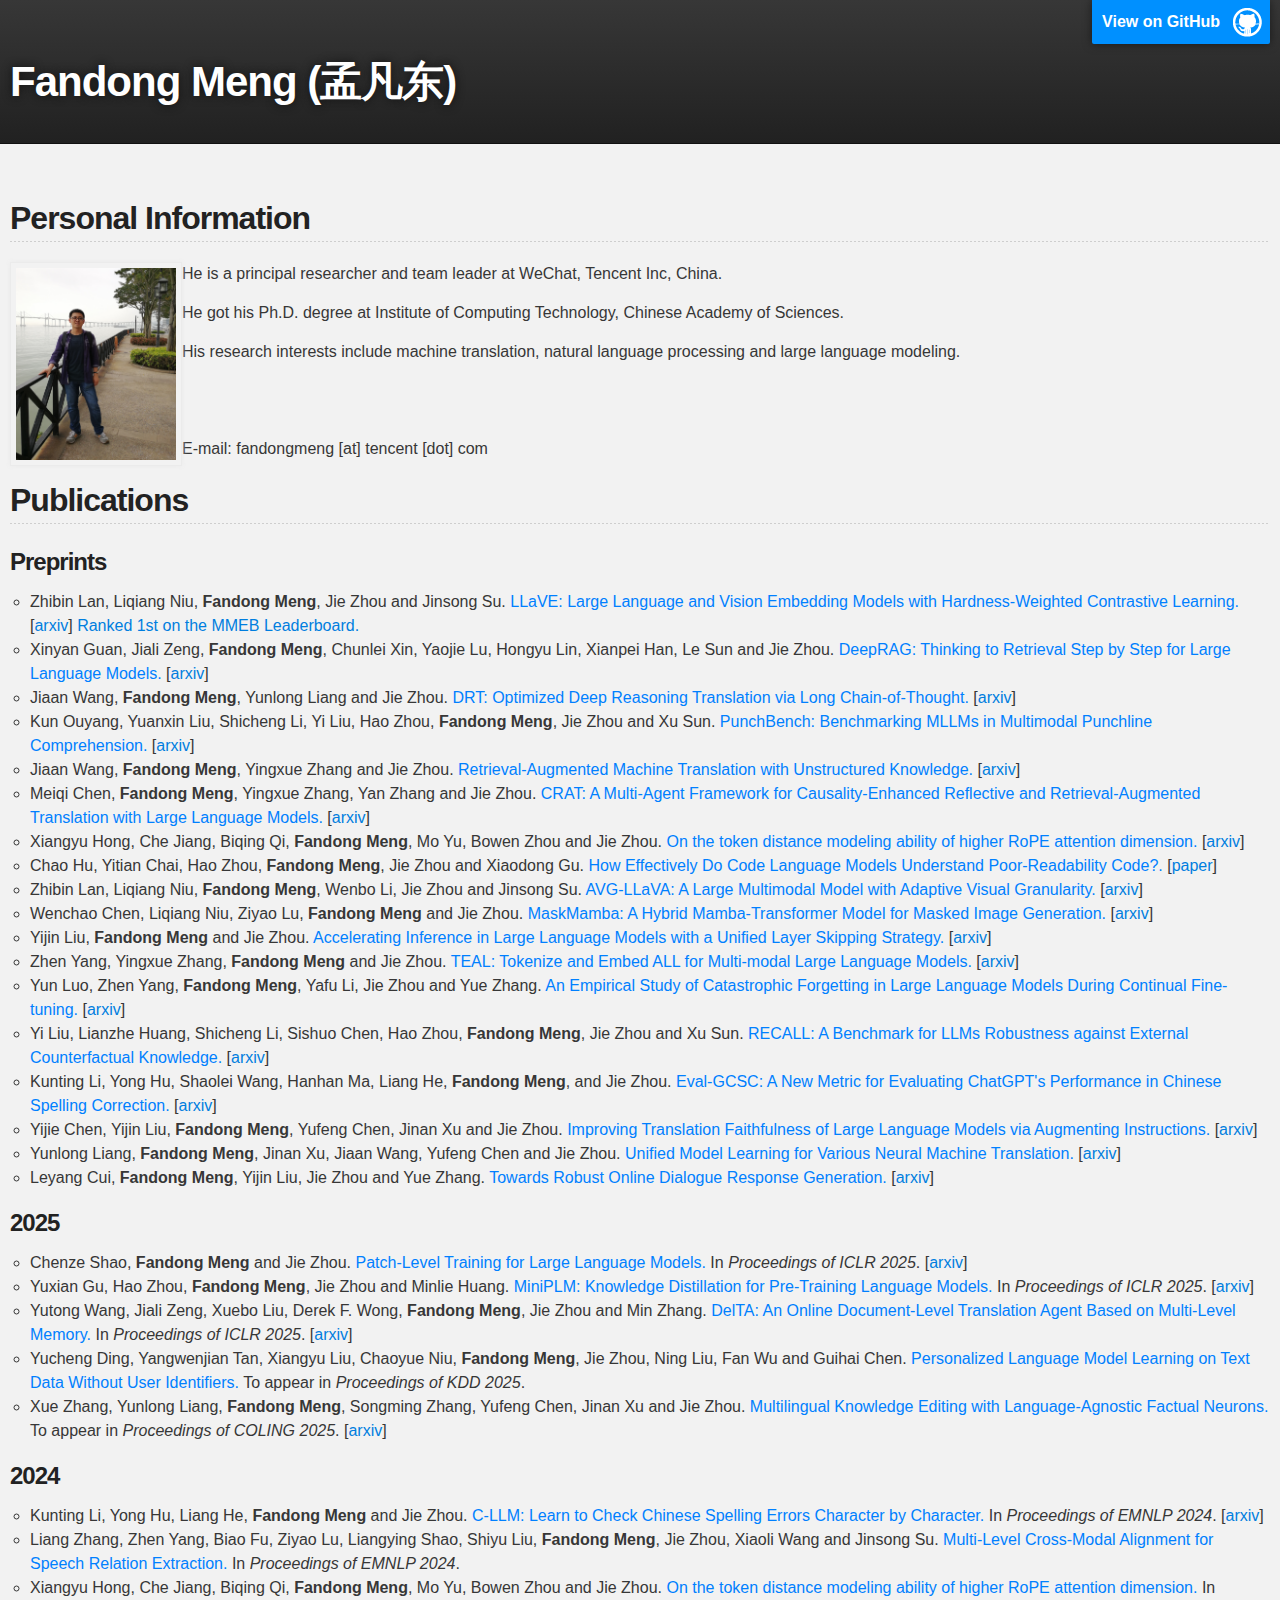
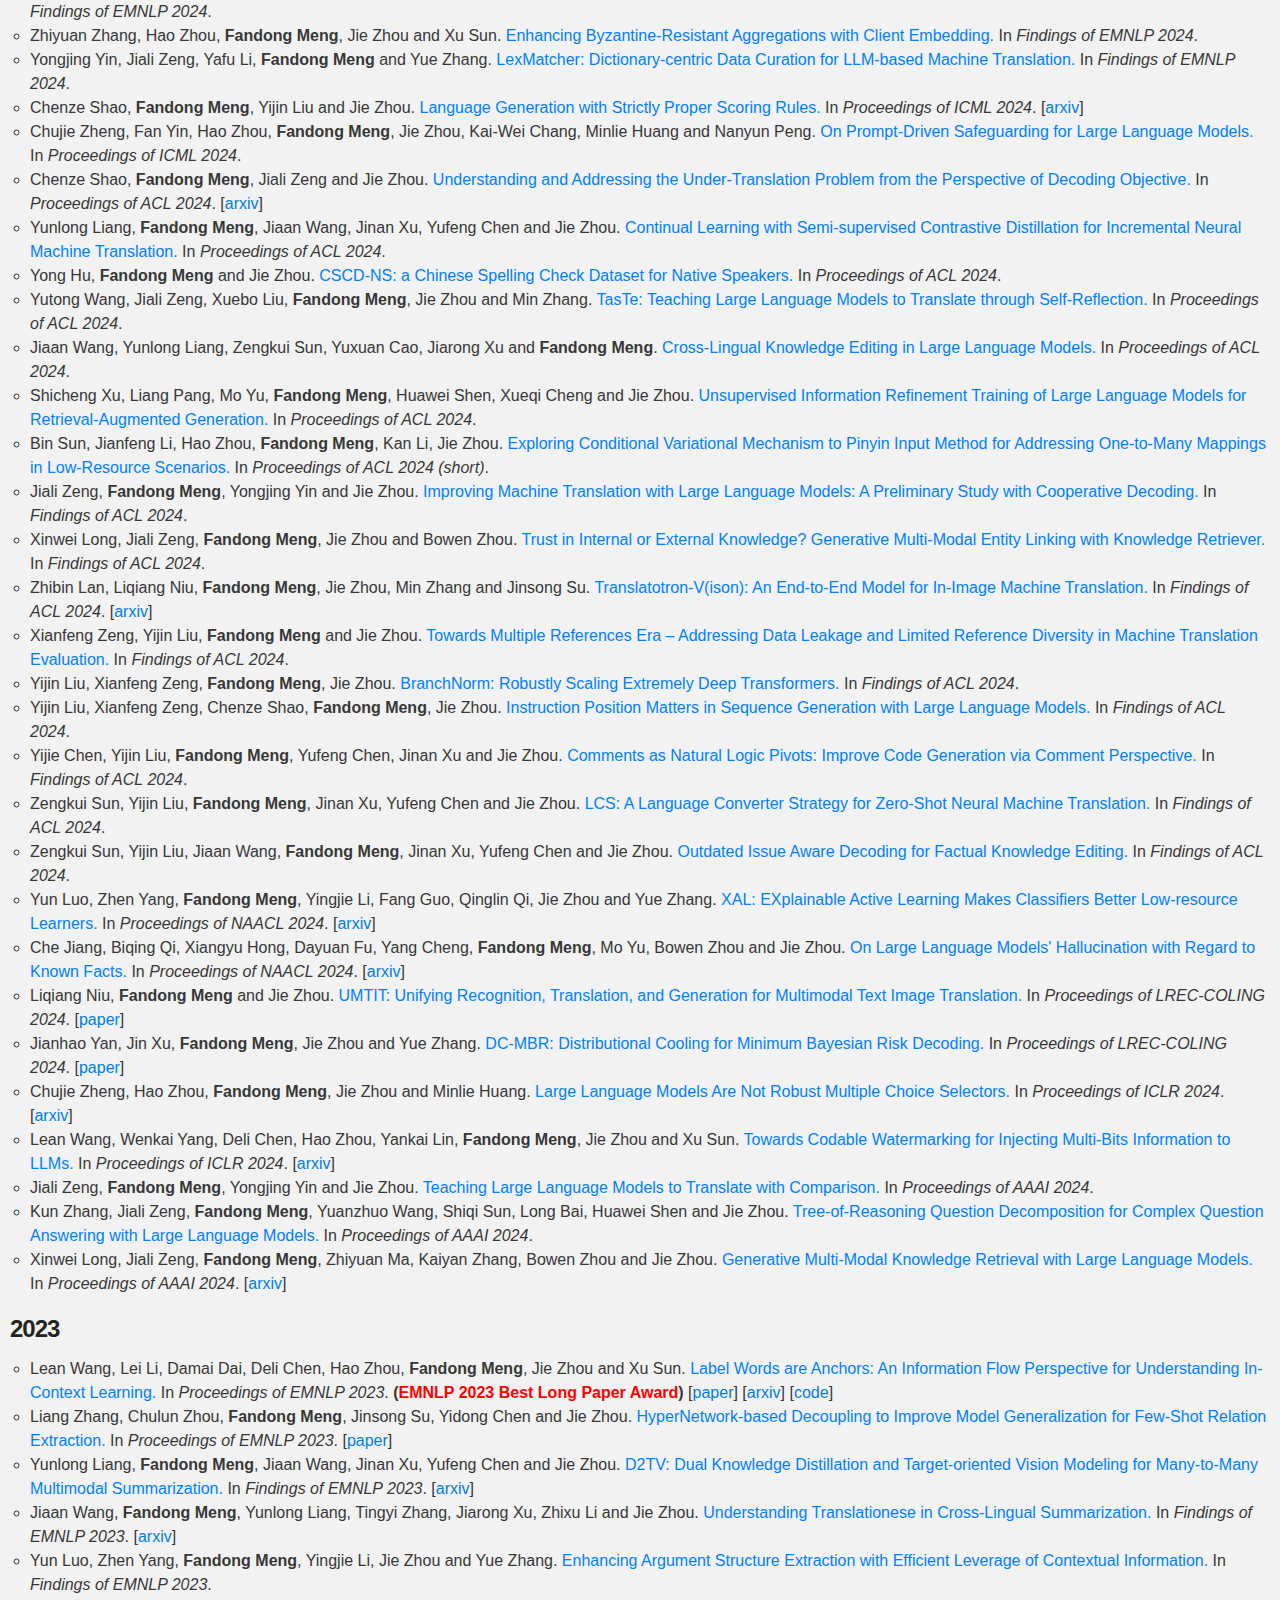
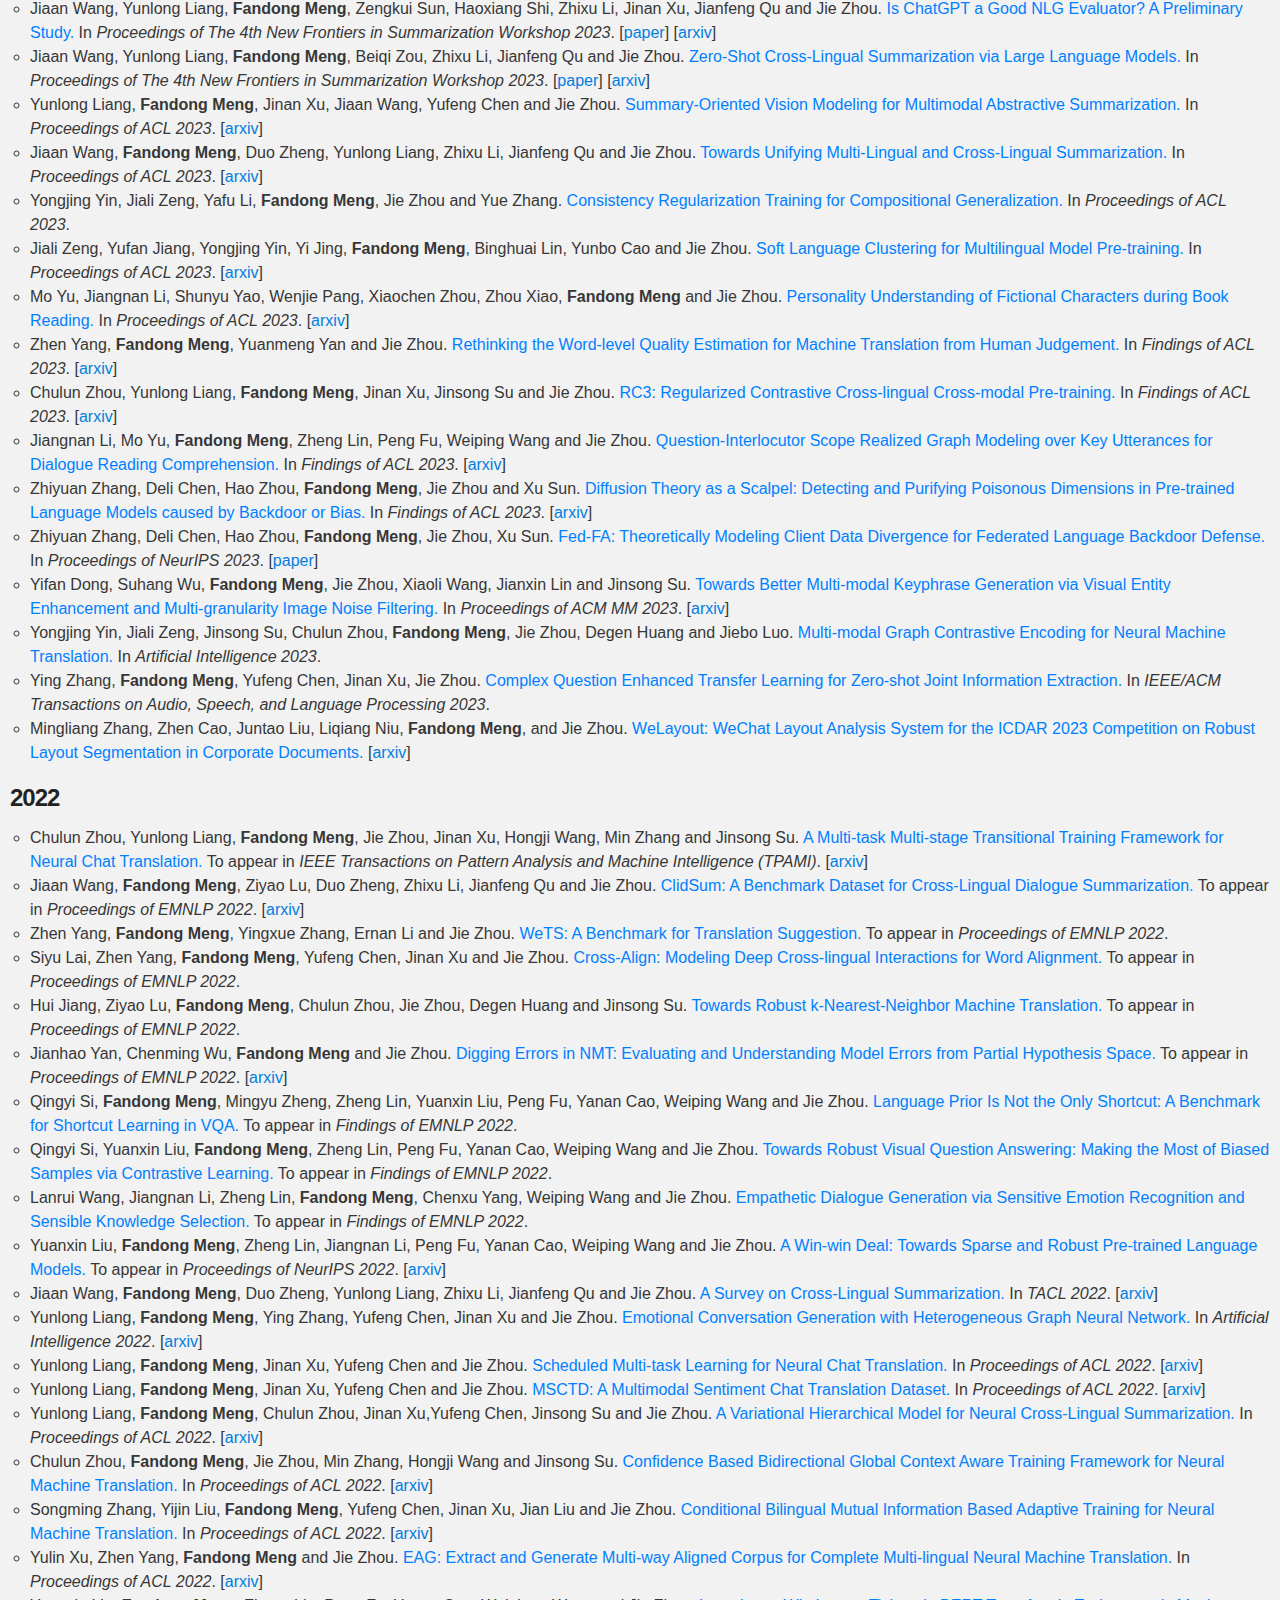
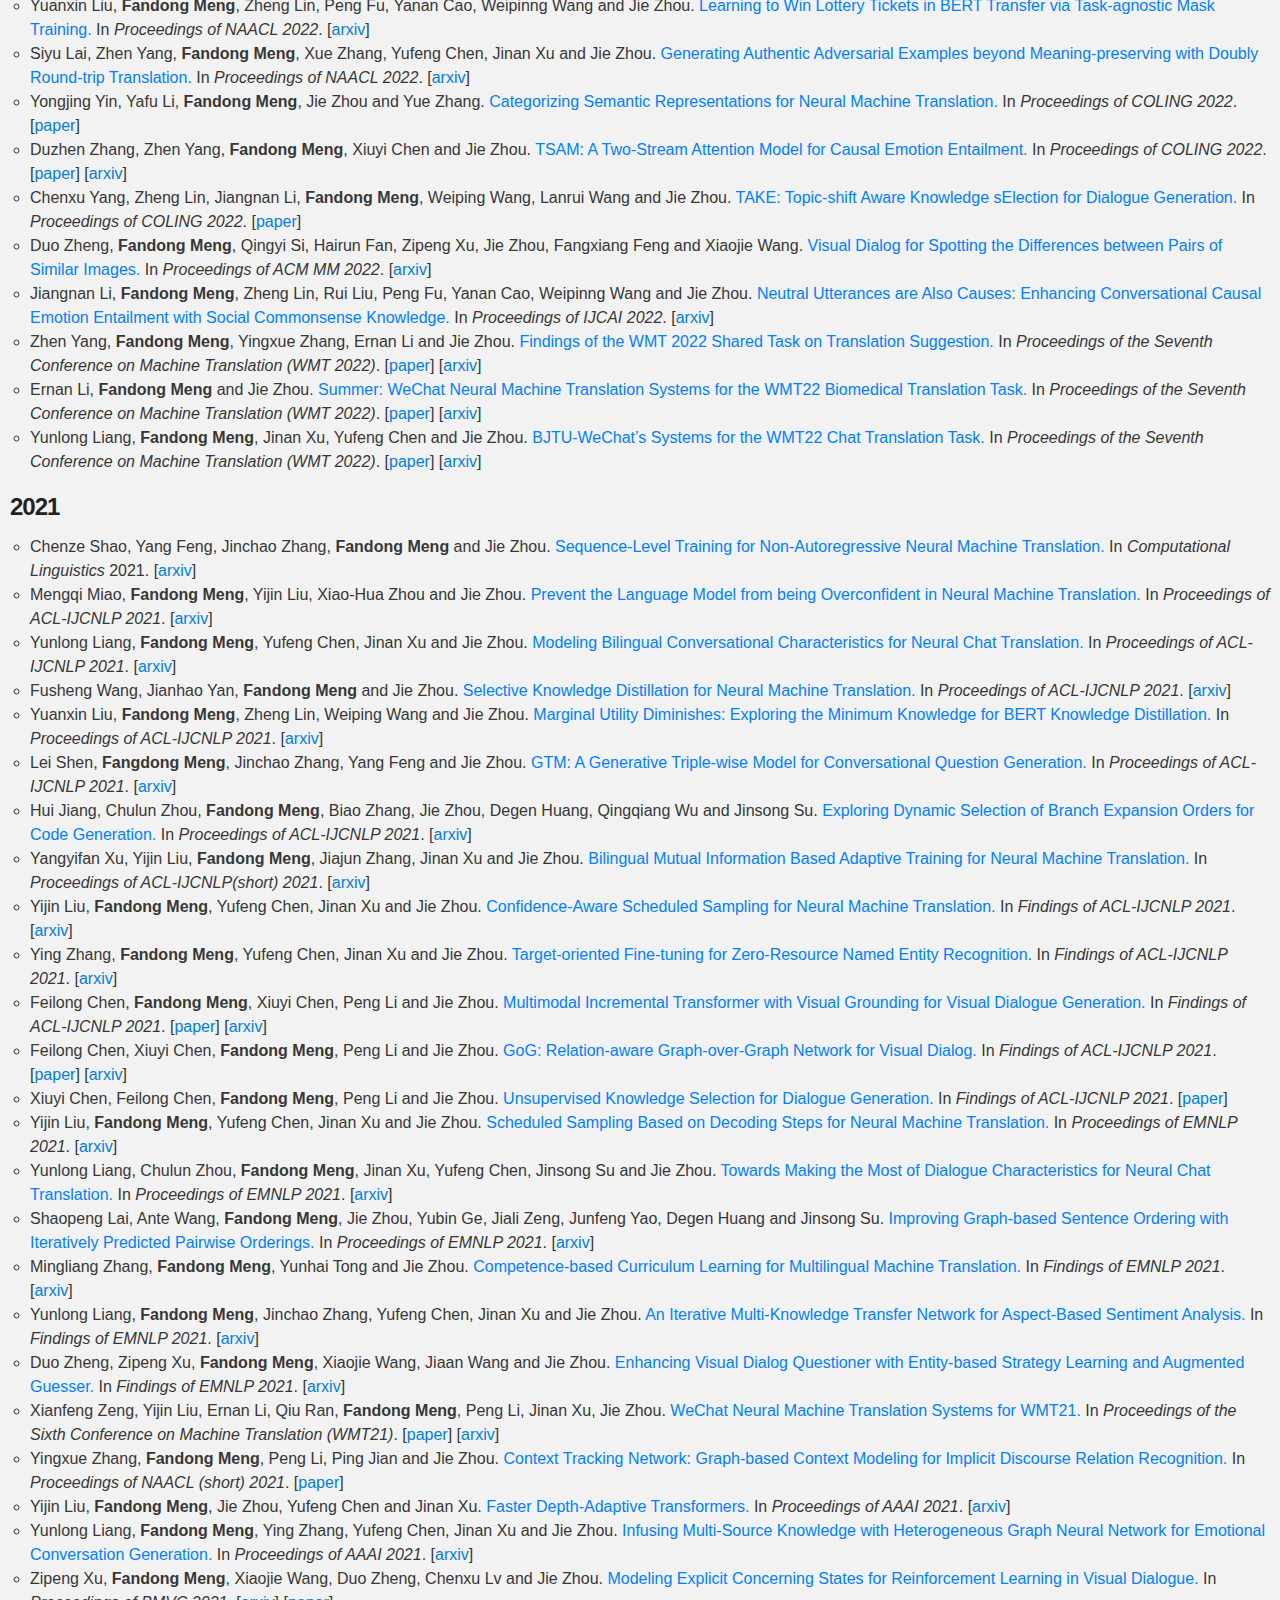
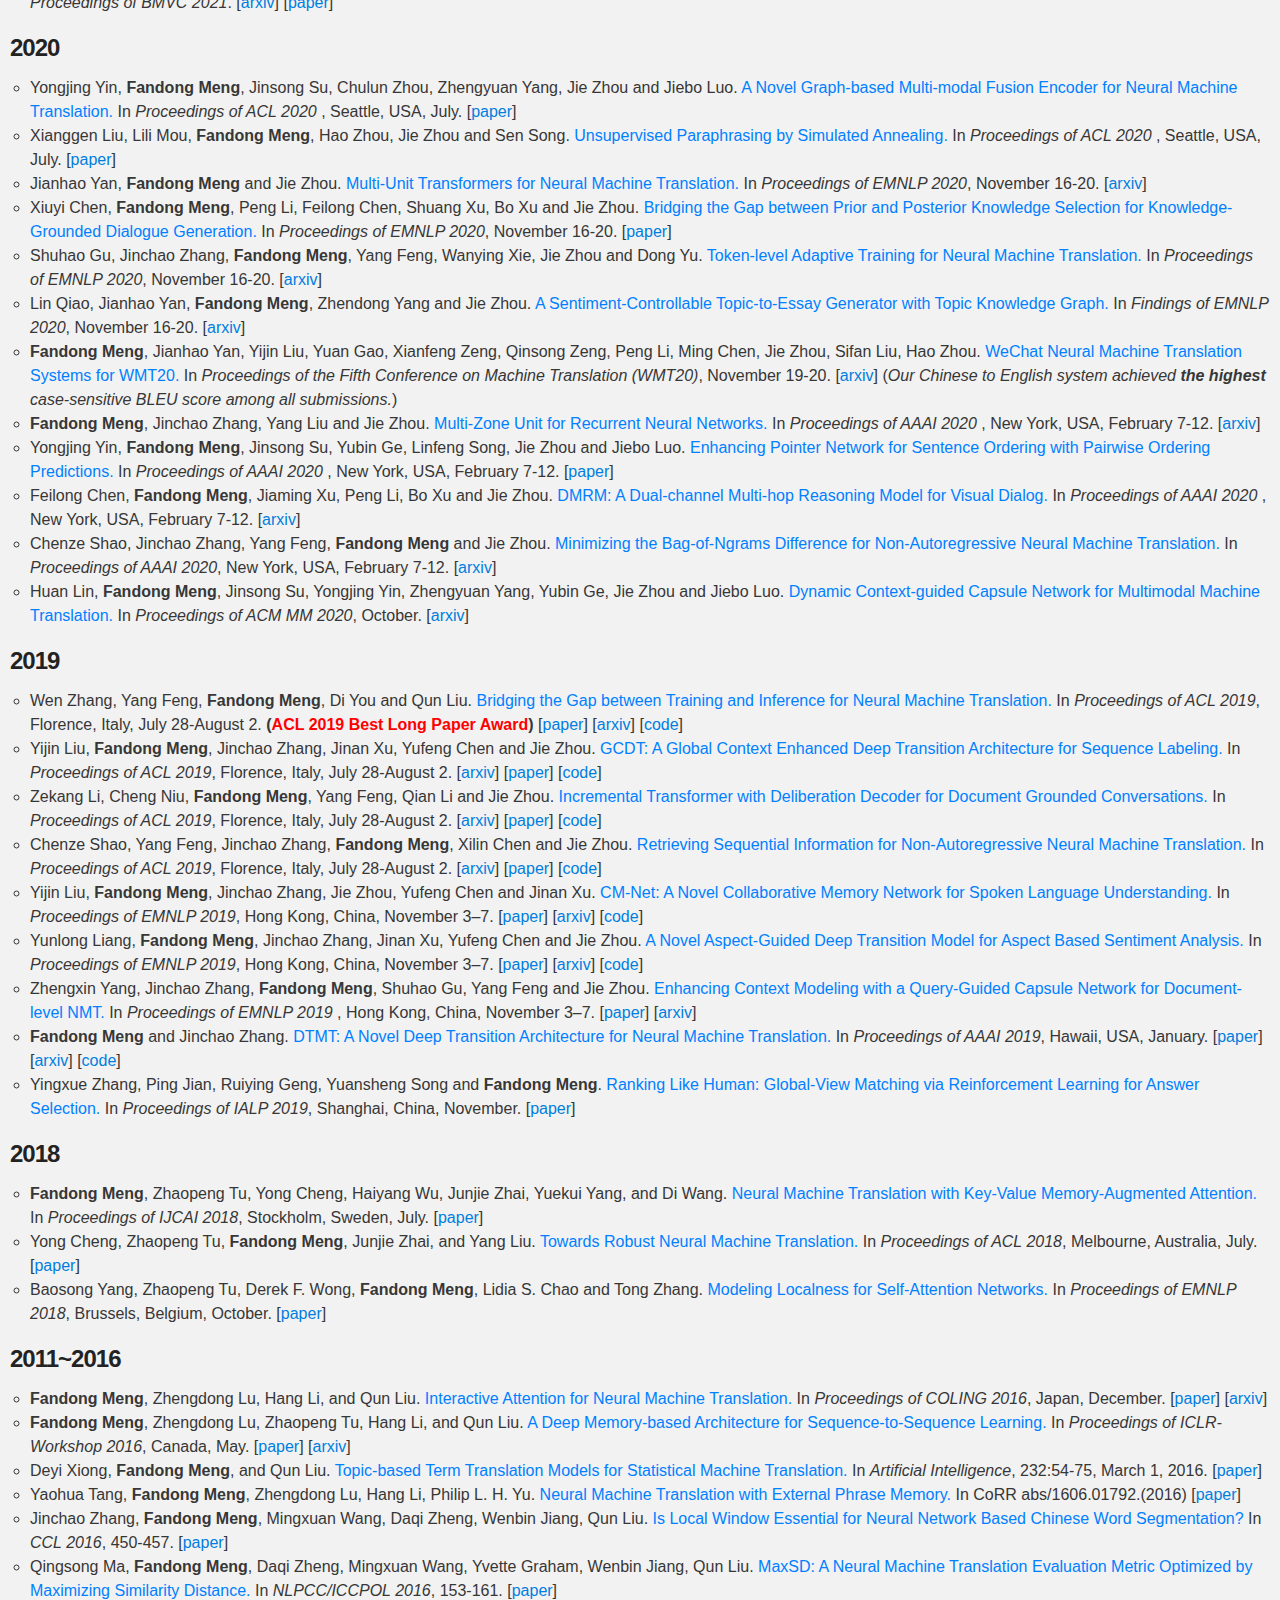
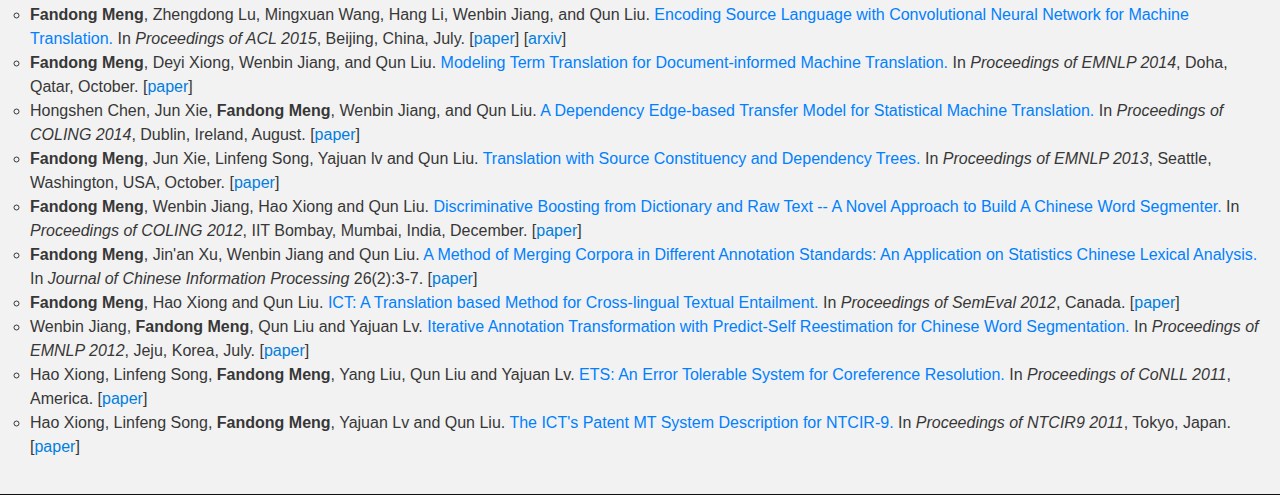
==== commit 30c09f91: "Update publications.html" ====
--- a/publications.html
+++ b/publications.html
@@ -49,6 +49,12 @@
 
 <h3>Preprints</h3>
 <ul>  
+<li type="circle">
+Zhibin Lan, Liqiang Niu, <strong>Fandong Meng</strong>, Jie Zhou and Jinsong Su.
+<font color="#0080FF">LLaVE: Large Language and Vision Embedding Models with Hardness-Weighted Contrastive Learning.</font>
+[<a href="https://arxiv.org/abs/2503.04812">arxiv</a>]  
+<a href="https://huggingface.co/spaces/TIGER-Lab/MMEB">Ranked 1st on the MMEB Leaderboard.</a>
+</li>
 <li type="circle">
 Xinyan Guan, Jiali Zeng, <strong>Fandong Meng</strong>, Chunlei Xin, Yaojie Lu, Hongyu Lin, Xianpei Han, Le Sun and Jie Zhou. 
 <font color="#0080FF">DeepRAG: Thinking to Retrieval Step by Step for Large Language Models.</font>
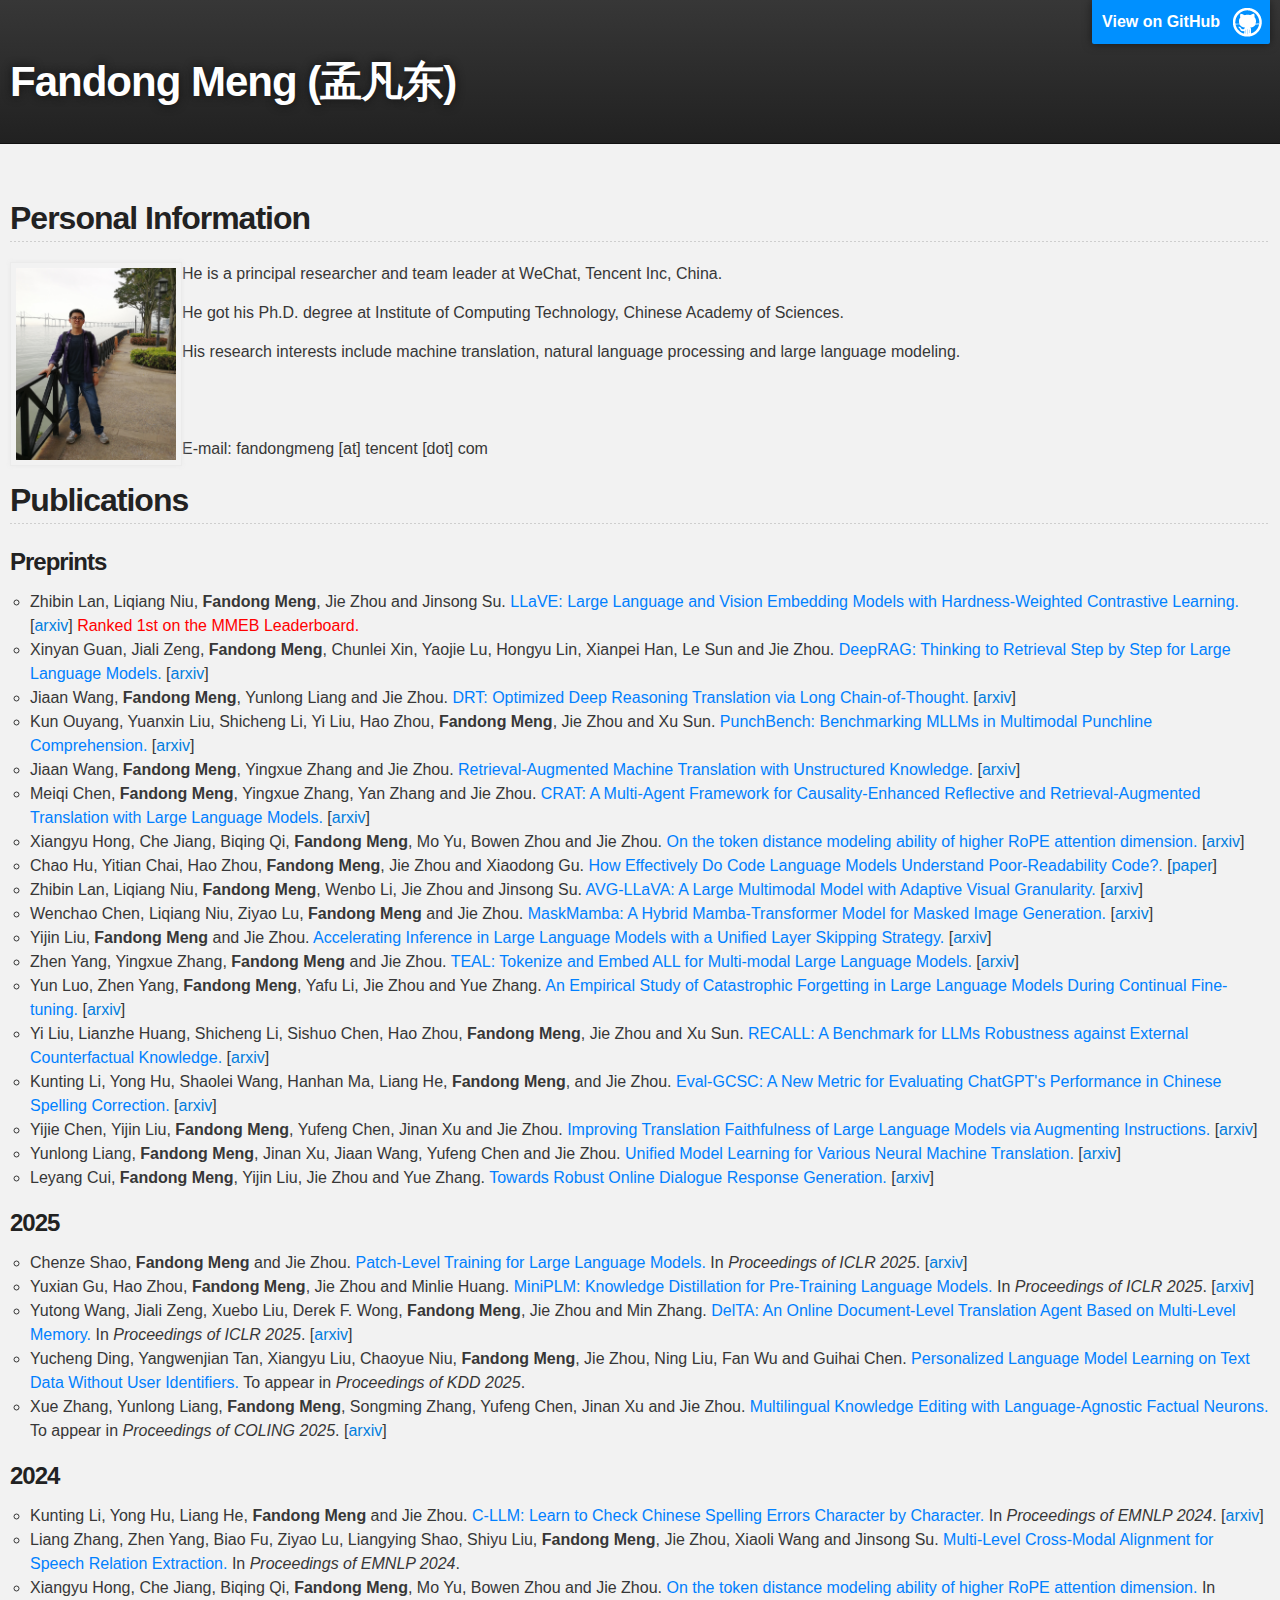
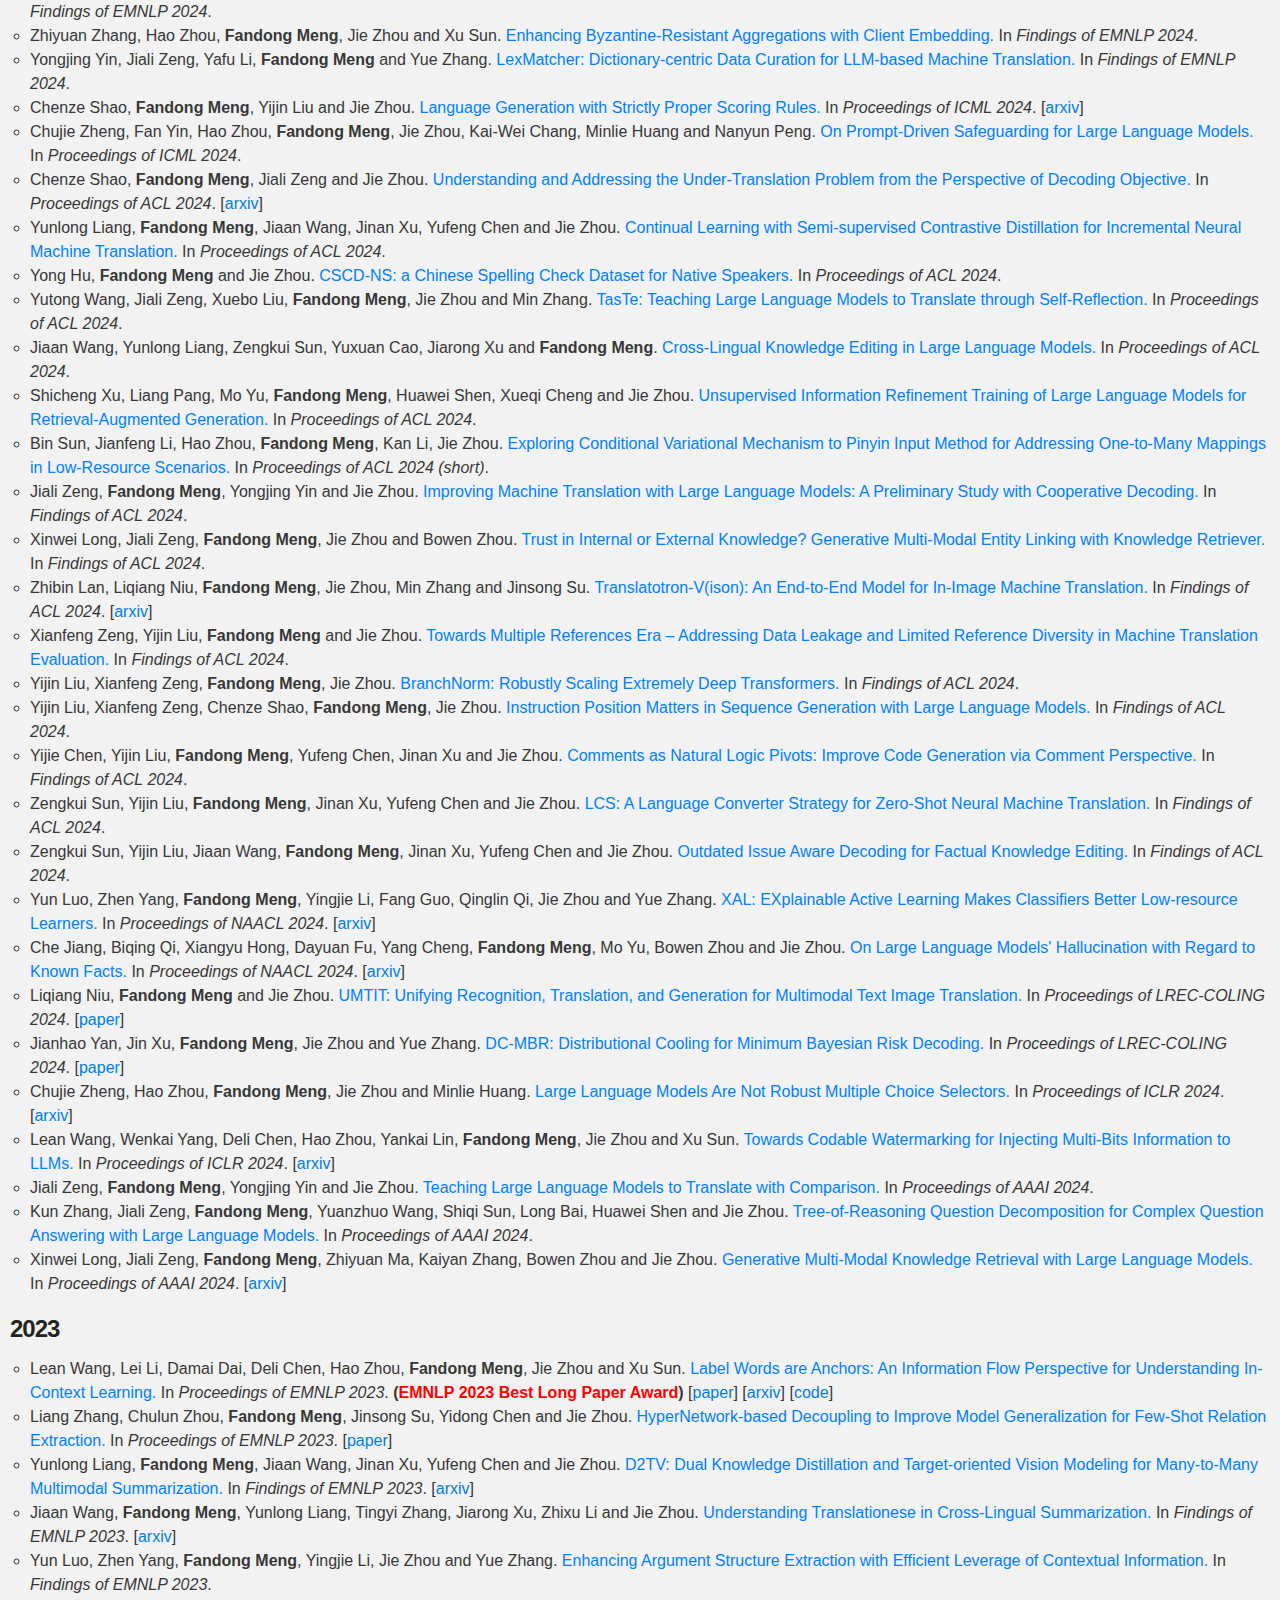
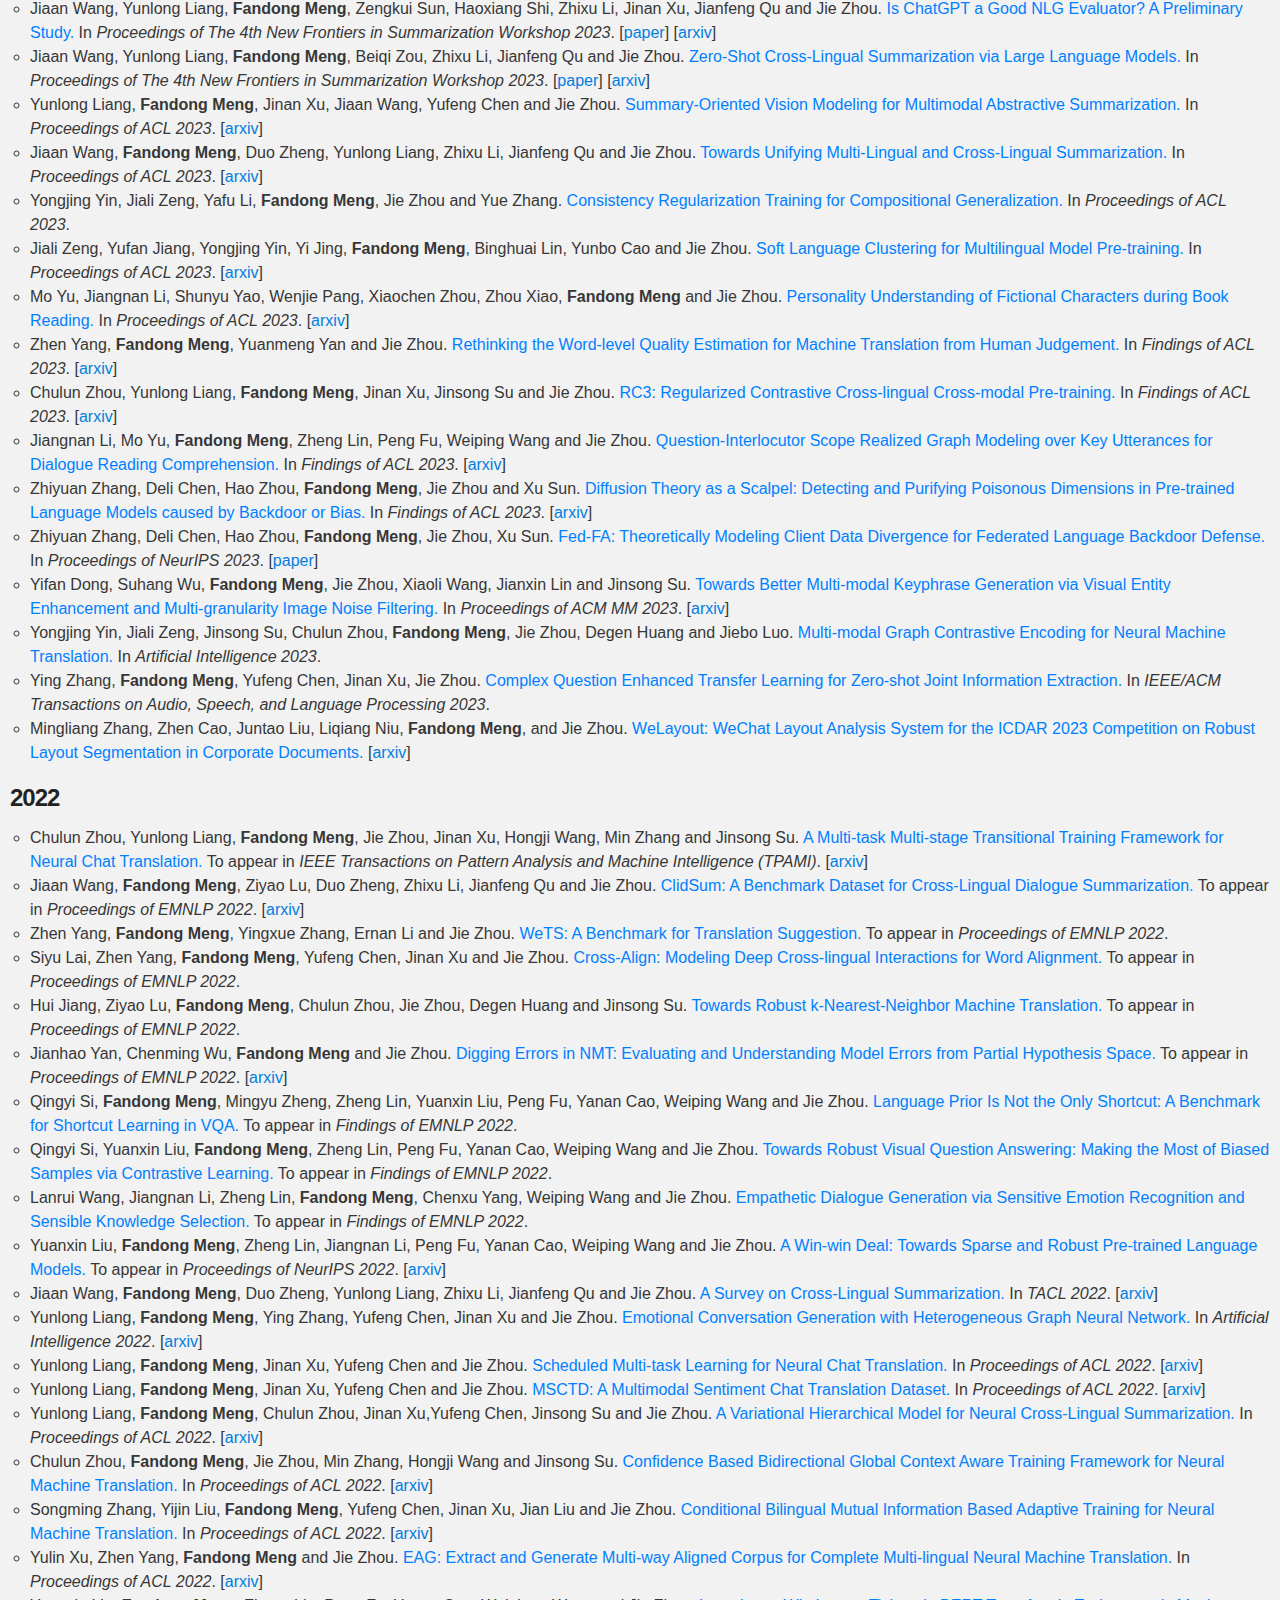
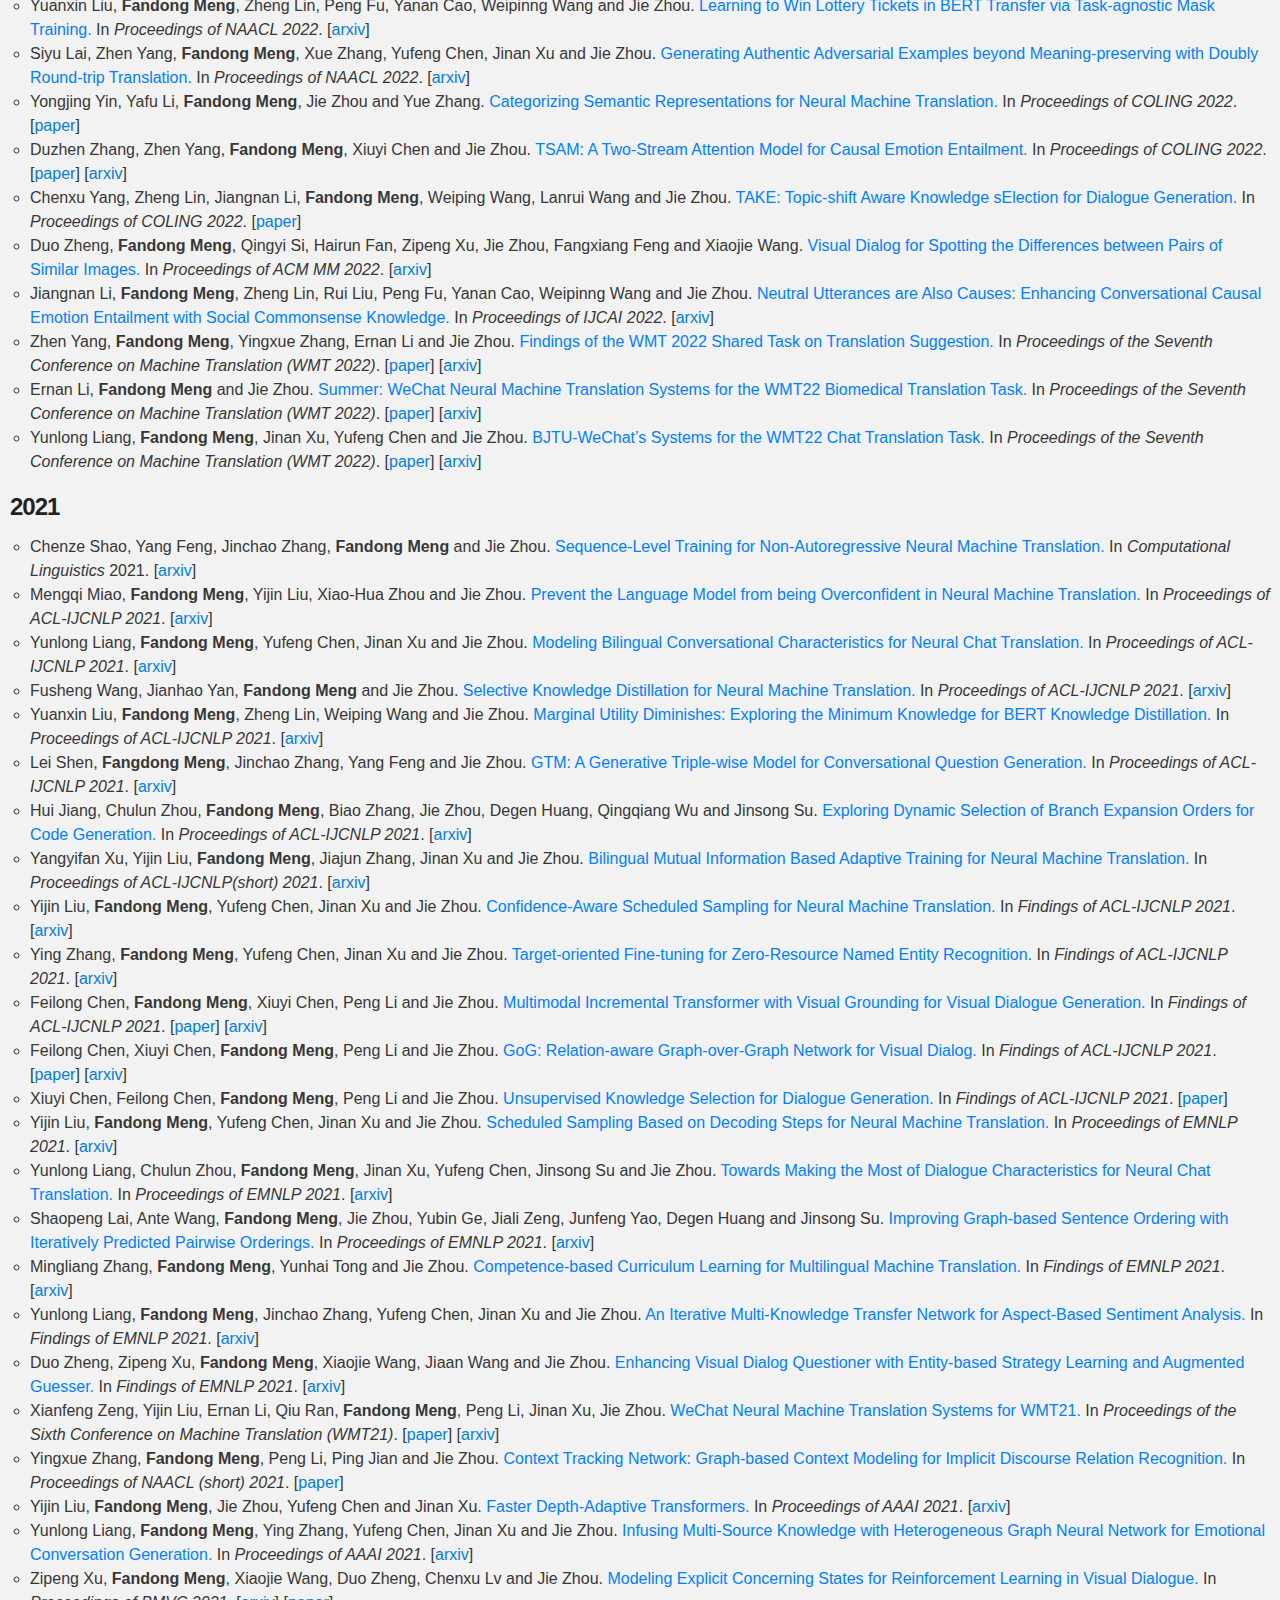
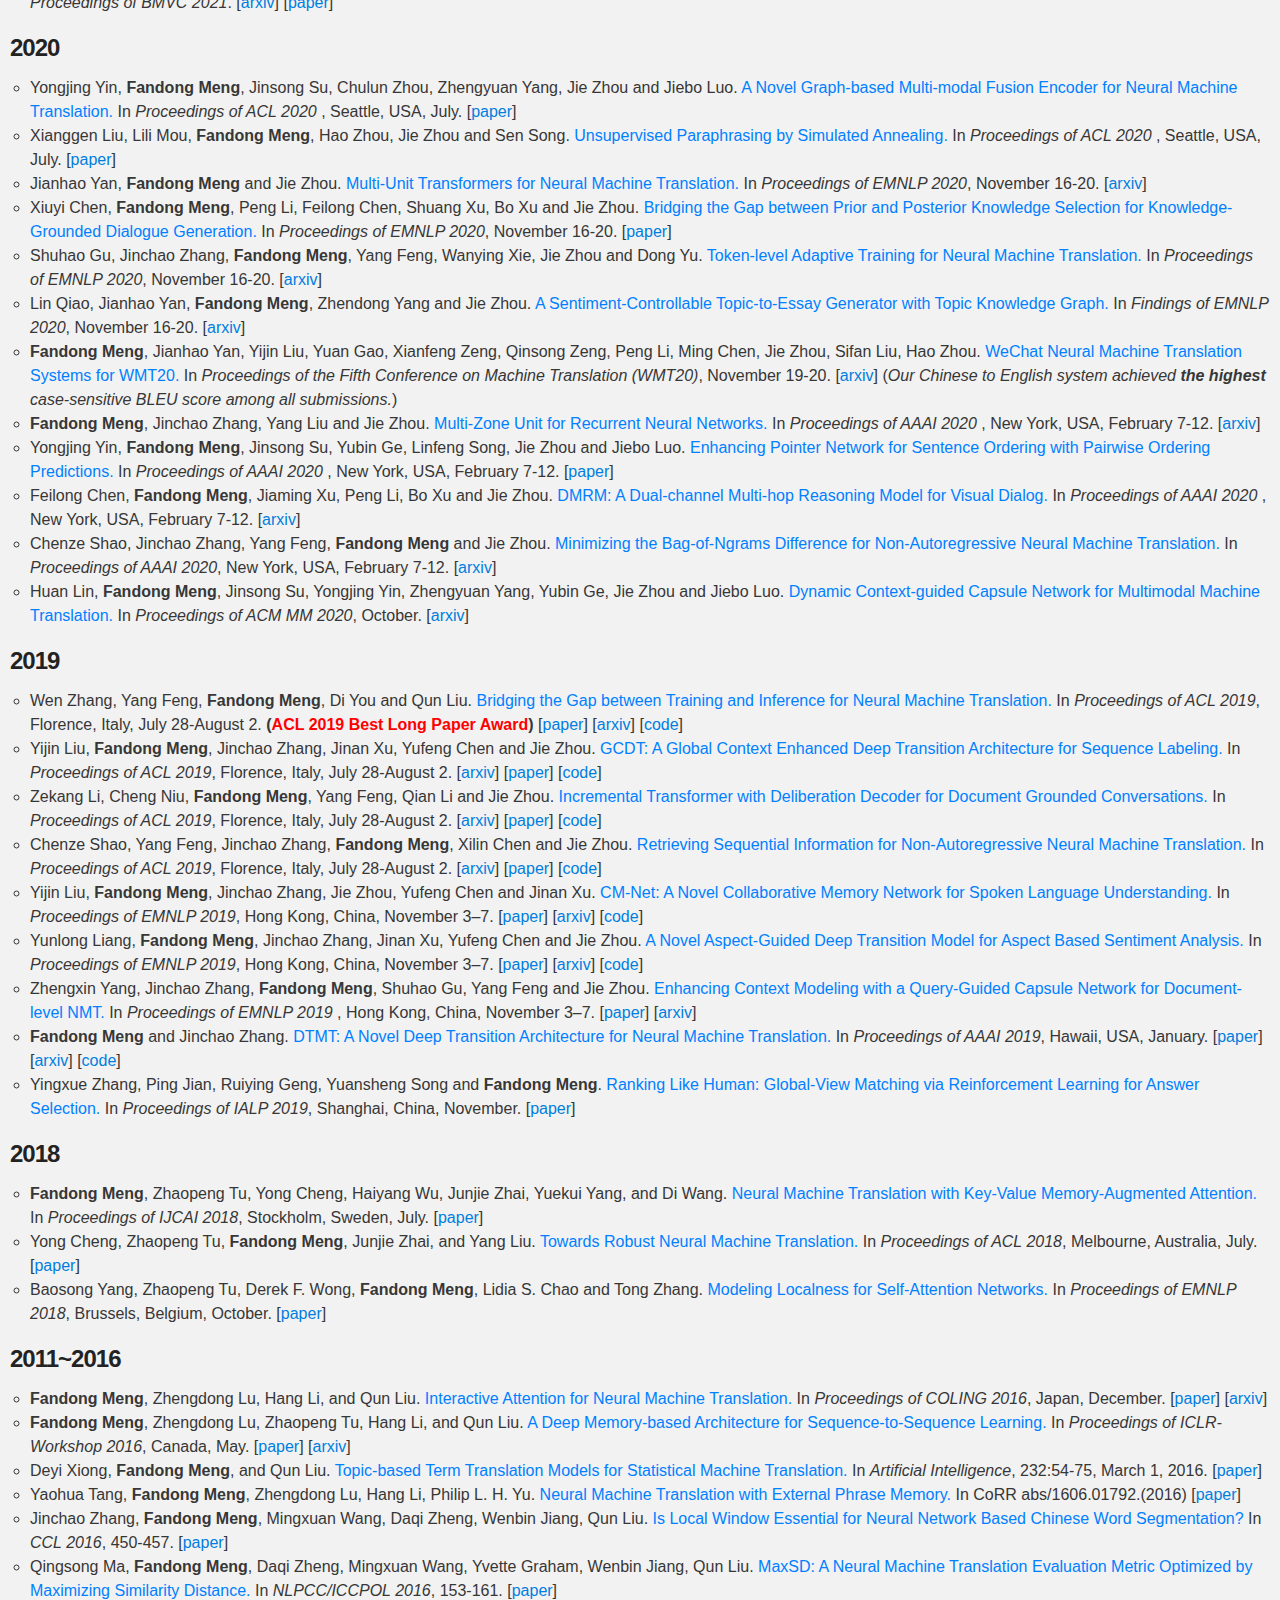
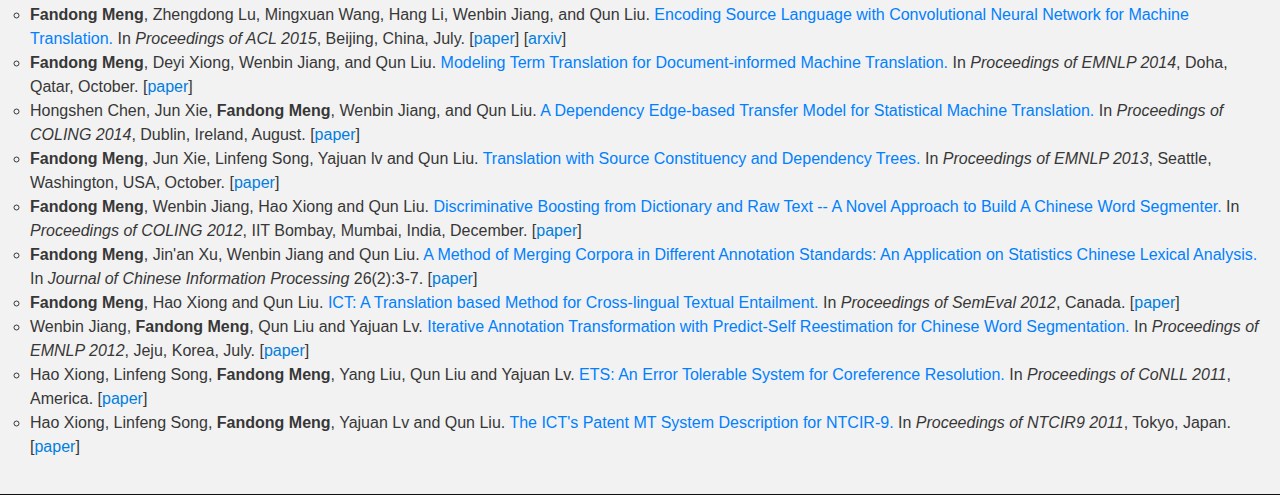
==== commit 37c04854: "Update publications.html" ====
--- a/publications.html
+++ b/publications.html
@@ -53,7 +53,7 @@
 Zhibin Lan, Liqiang Niu, <strong>Fandong Meng</strong>, Jie Zhou and Jinsong Su.
 <font color="#0080FF">LLaVE: Large Language and Vision Embedding Models with Hardness-Weighted Contrastive Learning.</font>
 [<a href="https://arxiv.org/abs/2503.04812">arxiv</a>]  
-<a href="https://huggingface.co/spaces/TIGER-Lab/MMEB">Ranked 1st on the MMEB Leaderboard.</a>
+<a href="https://huggingface.co/spaces/TIGER-Lab/MMEB"><font color=red>Ranked 1st on the MMEB Leaderboard.</font></a>
 </li>
 <li type="circle">
 Xinyan Guan, Jiali Zeng, <strong>Fandong Meng</strong>, Chunlei Xin, Yaojie Lu, Hongyu Lin, Xianpei Han, Le Sun and Jie Zhou. 
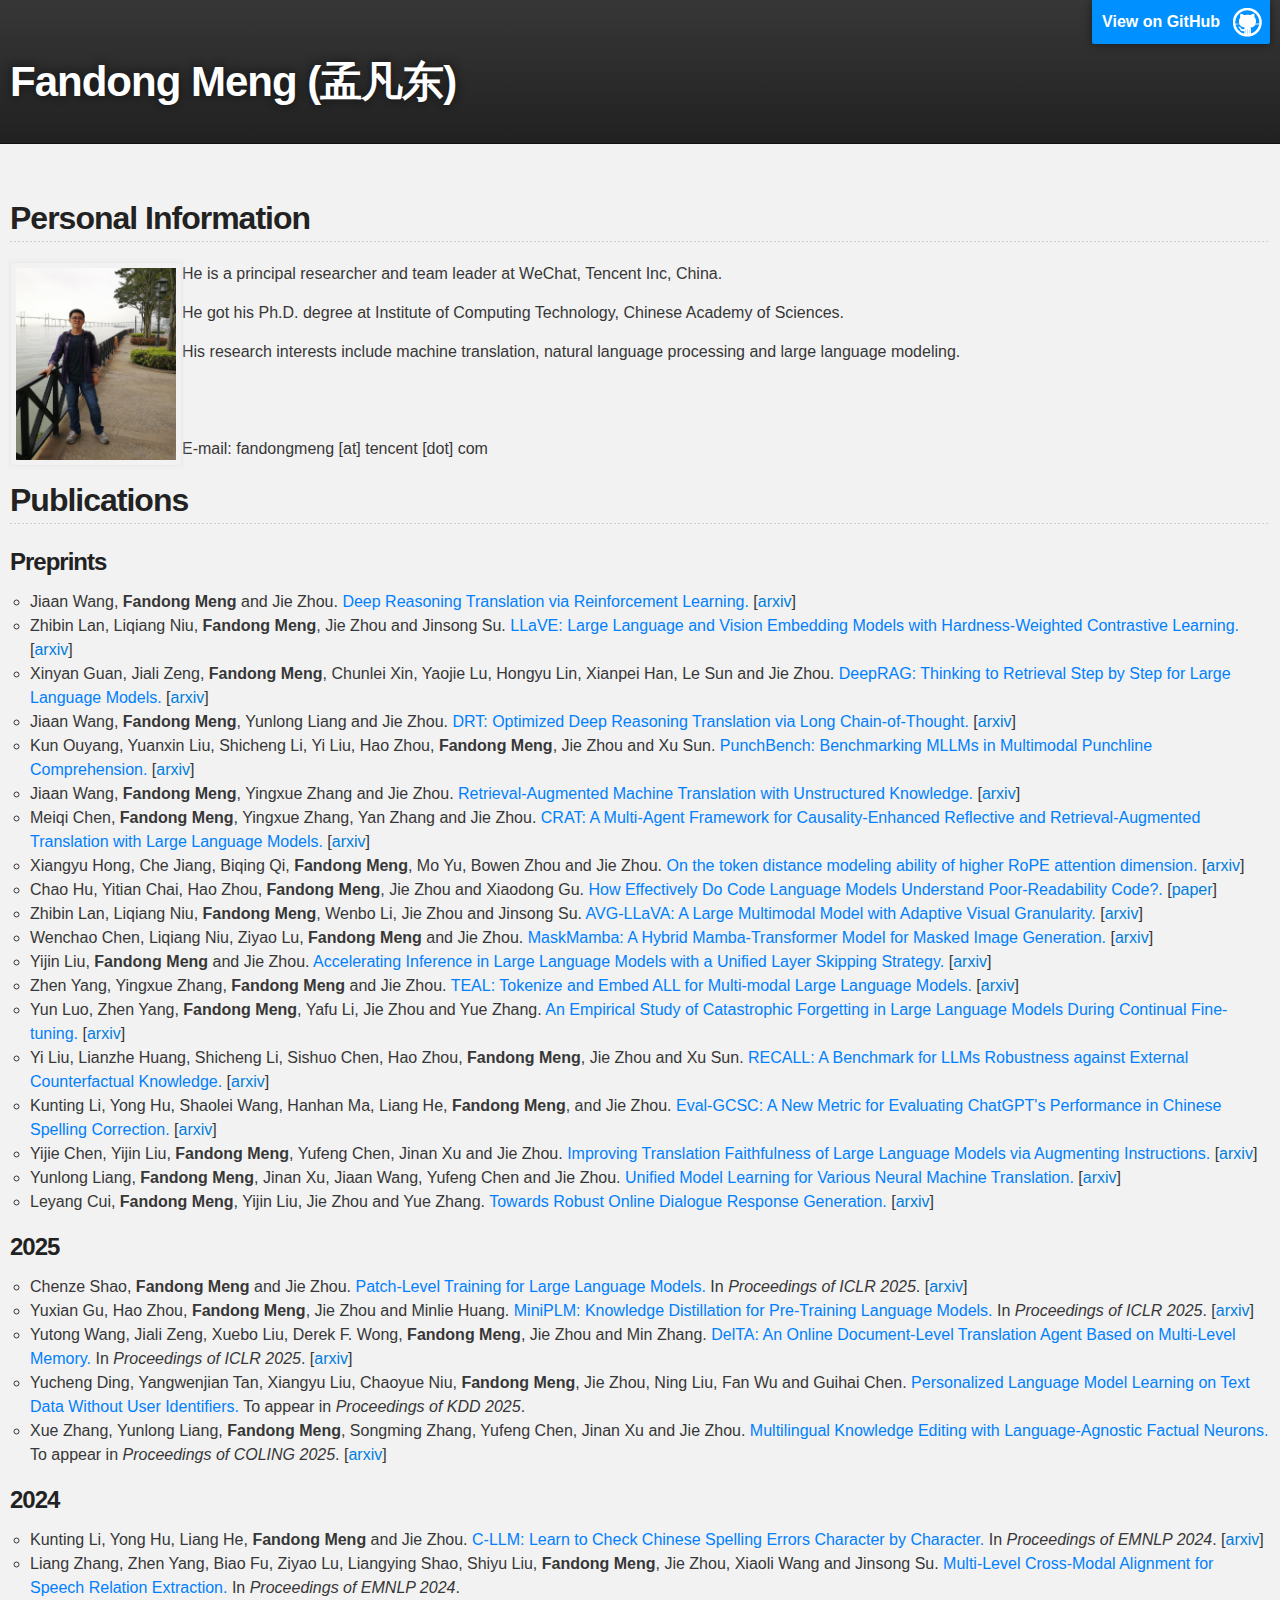
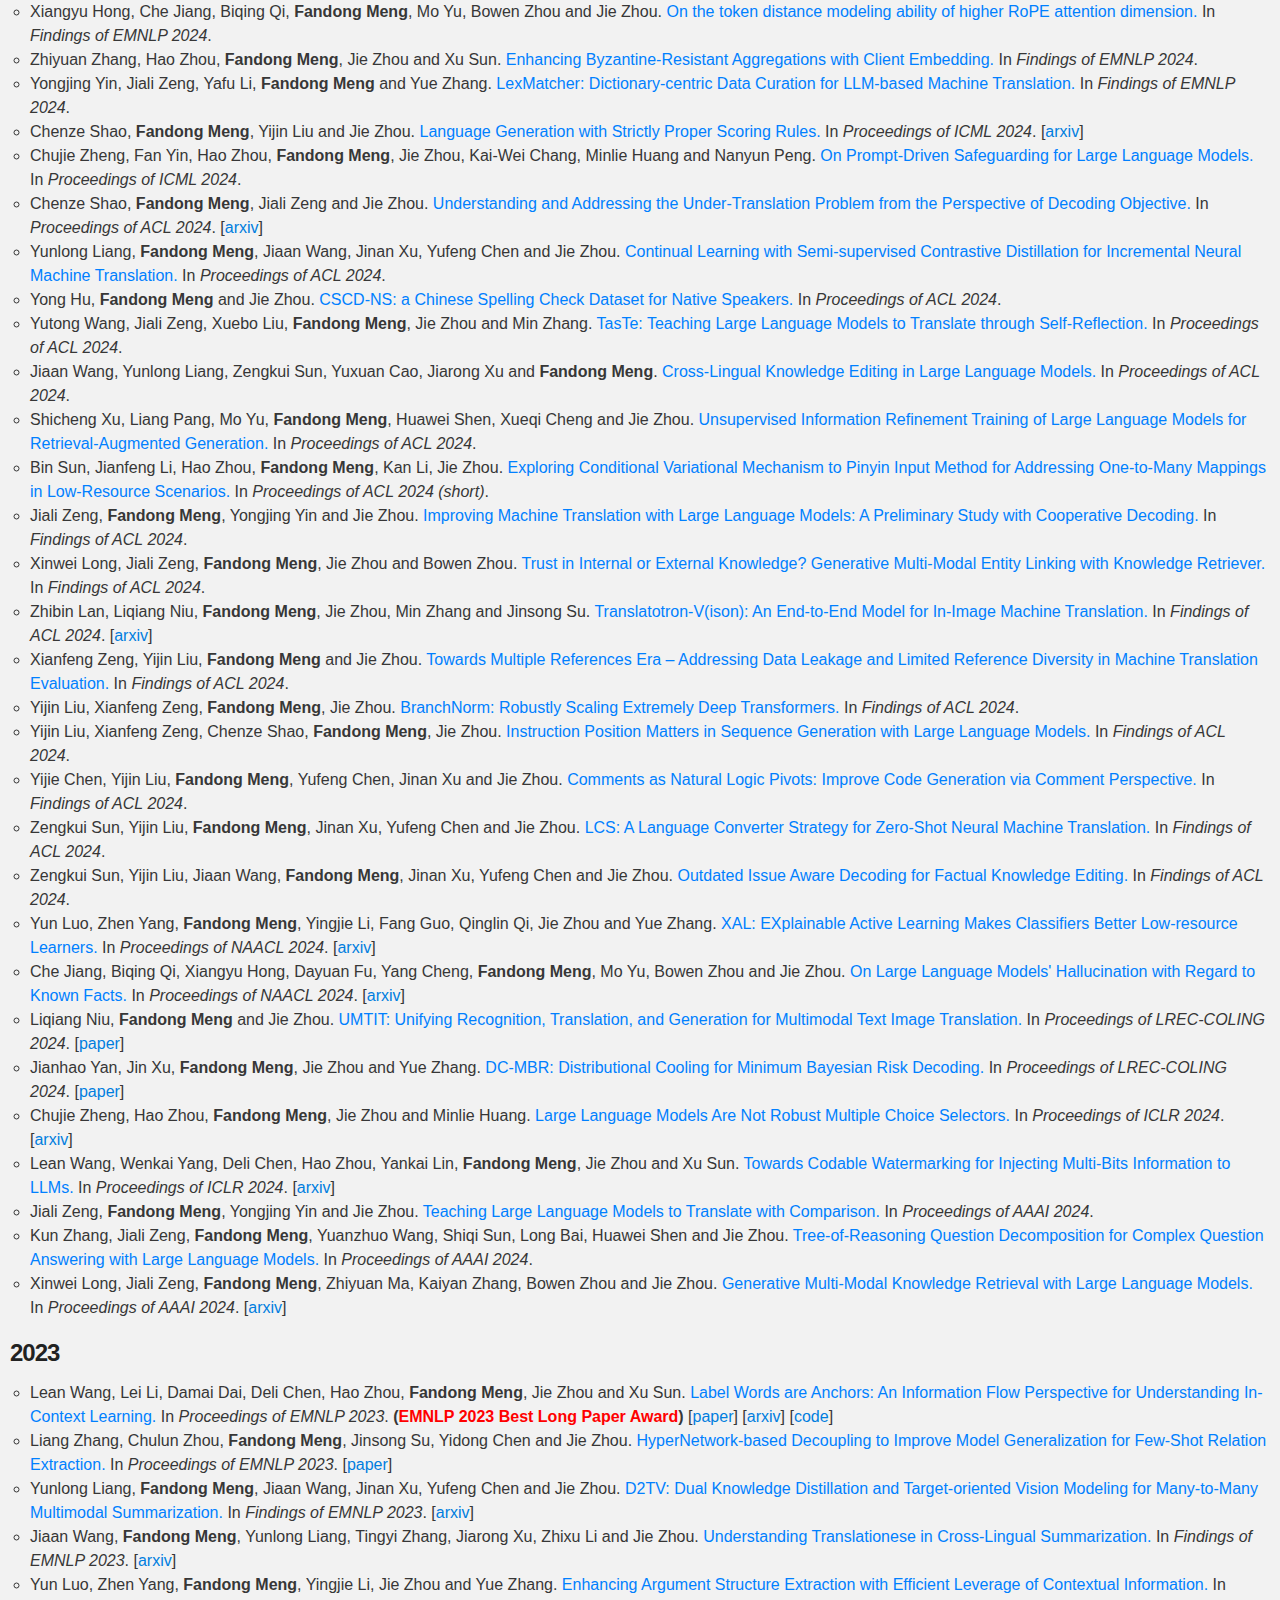
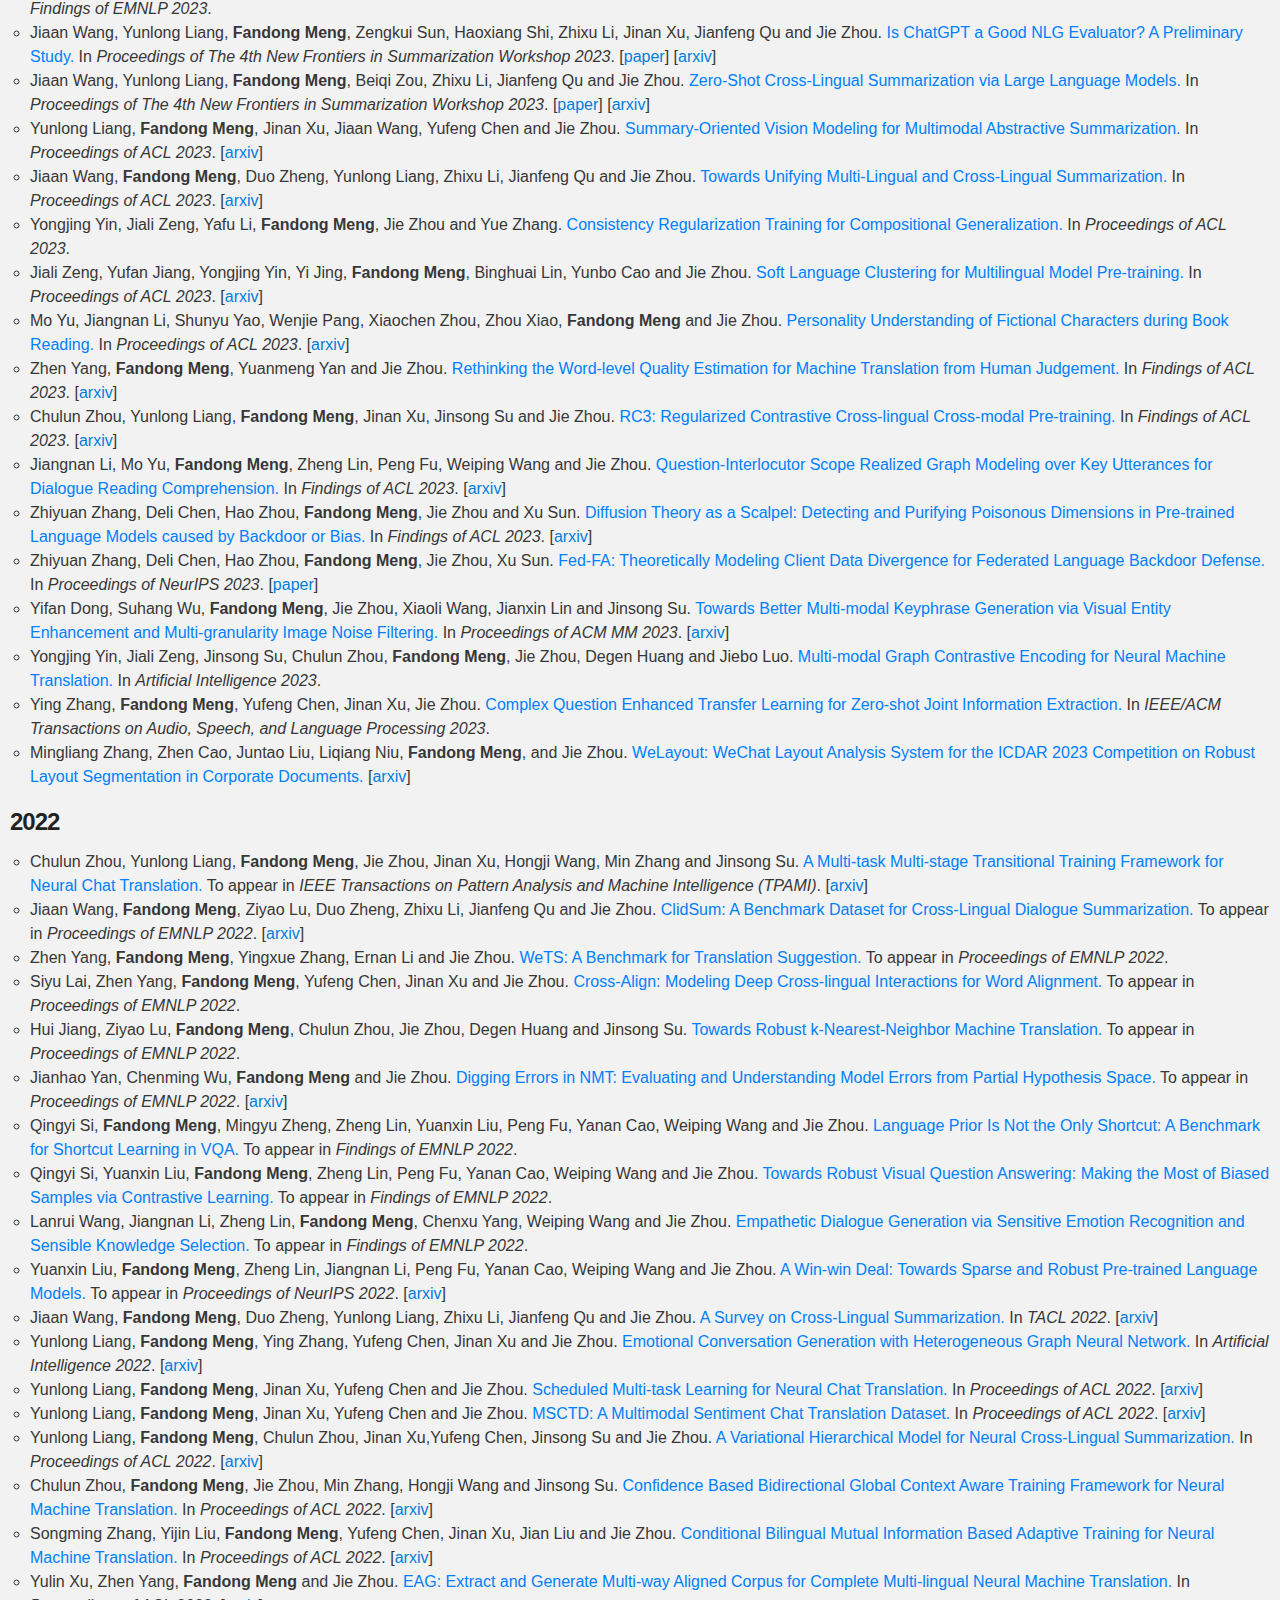
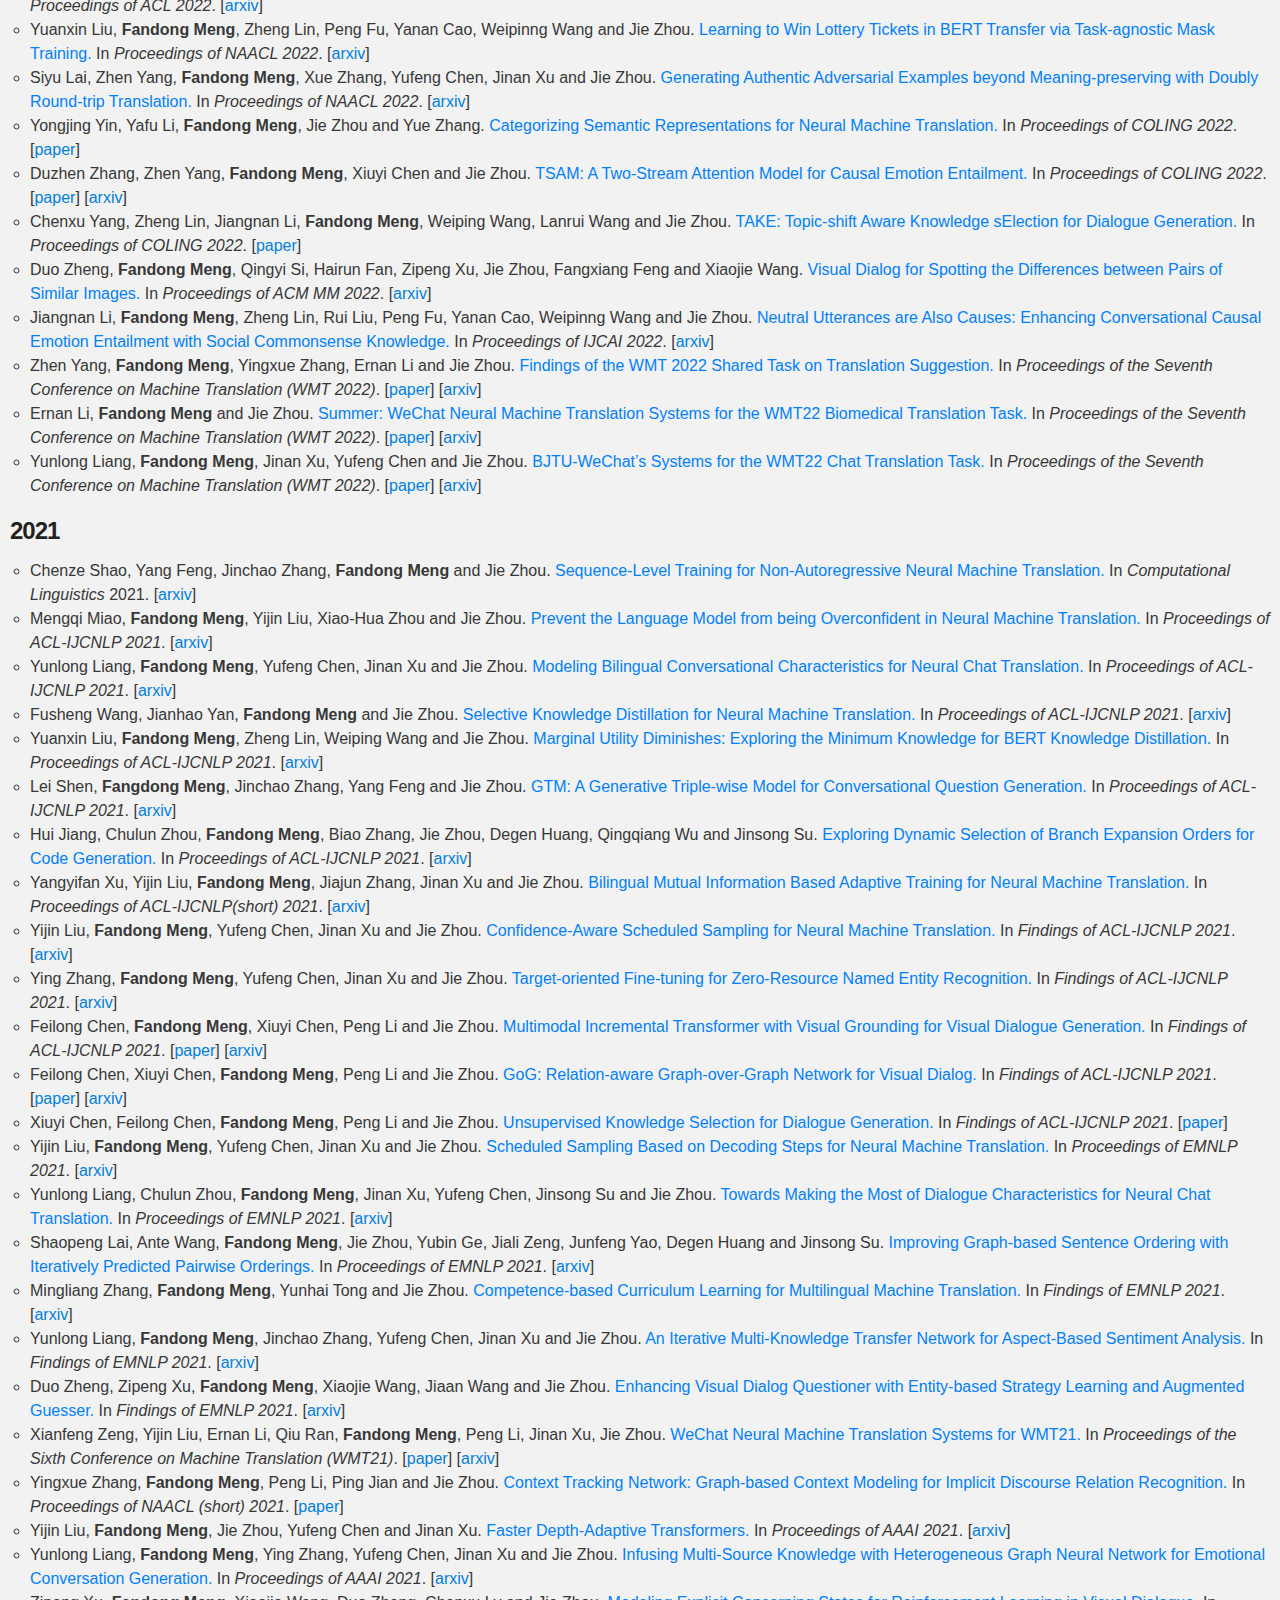
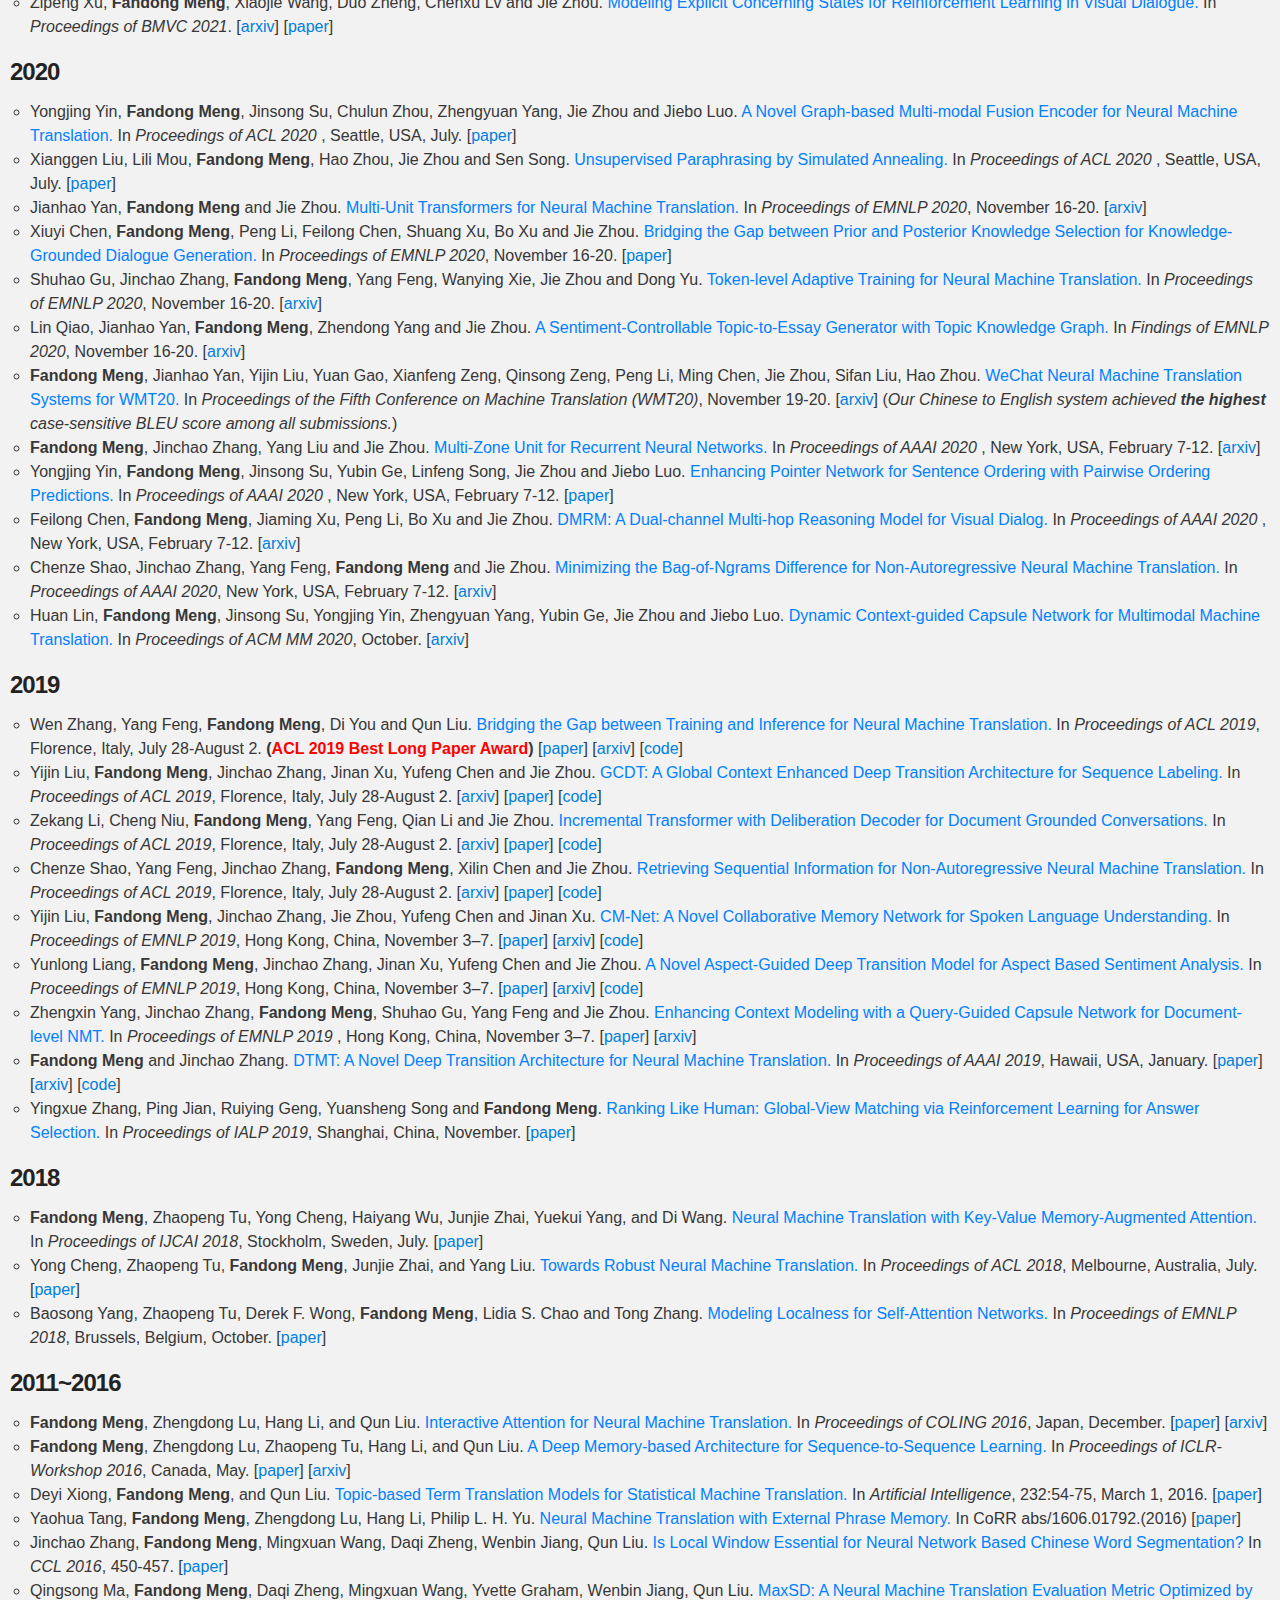
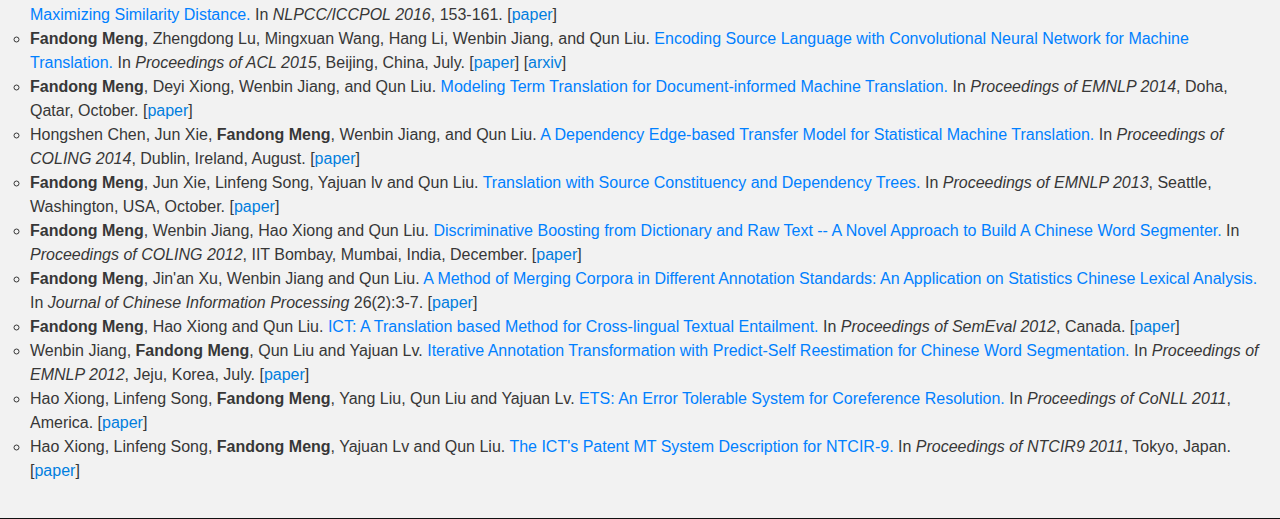
==== commit 71d70364: "Update publications.html" ====
--- a/publications.html
+++ b/publications.html
@@ -50,10 +50,14 @@
 <h3>Preprints</h3>
 <ul>  
 <li type="circle">
+Jiaan Wang, <strong>Fandong Meng</strong> and Jie Zhou.
+<font color="#0080FF">Deep Reasoning Translation via Reinforcement Learning.</font>
+[<a href="https://arxiv.org/abs/2504.10187">arxiv</a>]  
+</li>
+<li type="circle">
 Zhibin Lan, Liqiang Niu, <strong>Fandong Meng</strong>, Jie Zhou and Jinsong Su.
 <font color="#0080FF">LLaVE: Large Language and Vision Embedding Models with Hardness-Weighted Contrastive Learning.</font>
 [<a href="https://arxiv.org/abs/2503.04812">arxiv</a>]  
-<a href="https://huggingface.co/spaces/TIGER-Lab/MMEB"><font color=red>Ranked 1st on the MMEB Leaderboard.</font></a>
 </li>
 <li type="circle">
 Xinyan Guan, Jiali Zeng, <strong>Fandong Meng</strong>, Chunlei Xin, Yaojie Lu, Hongyu Lin, Xianpei Han, Le Sun and Jie Zhou. 
